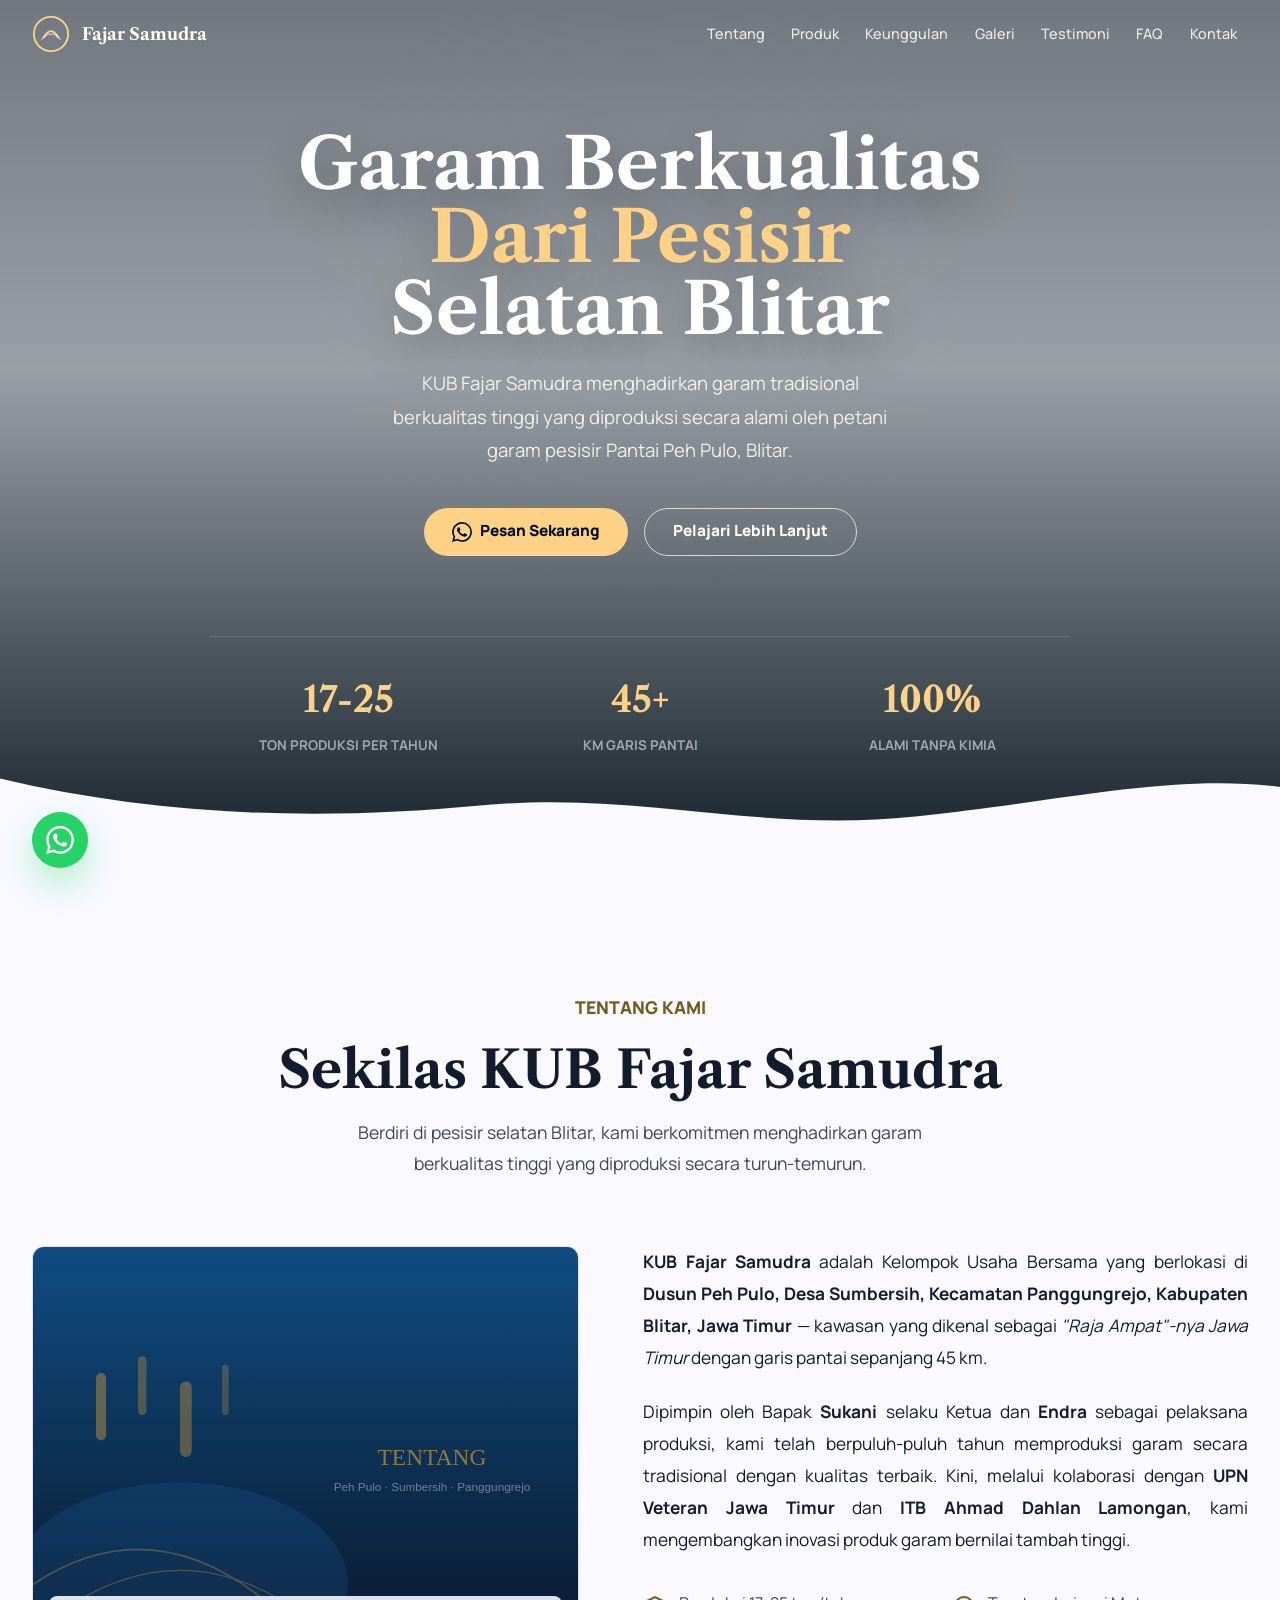
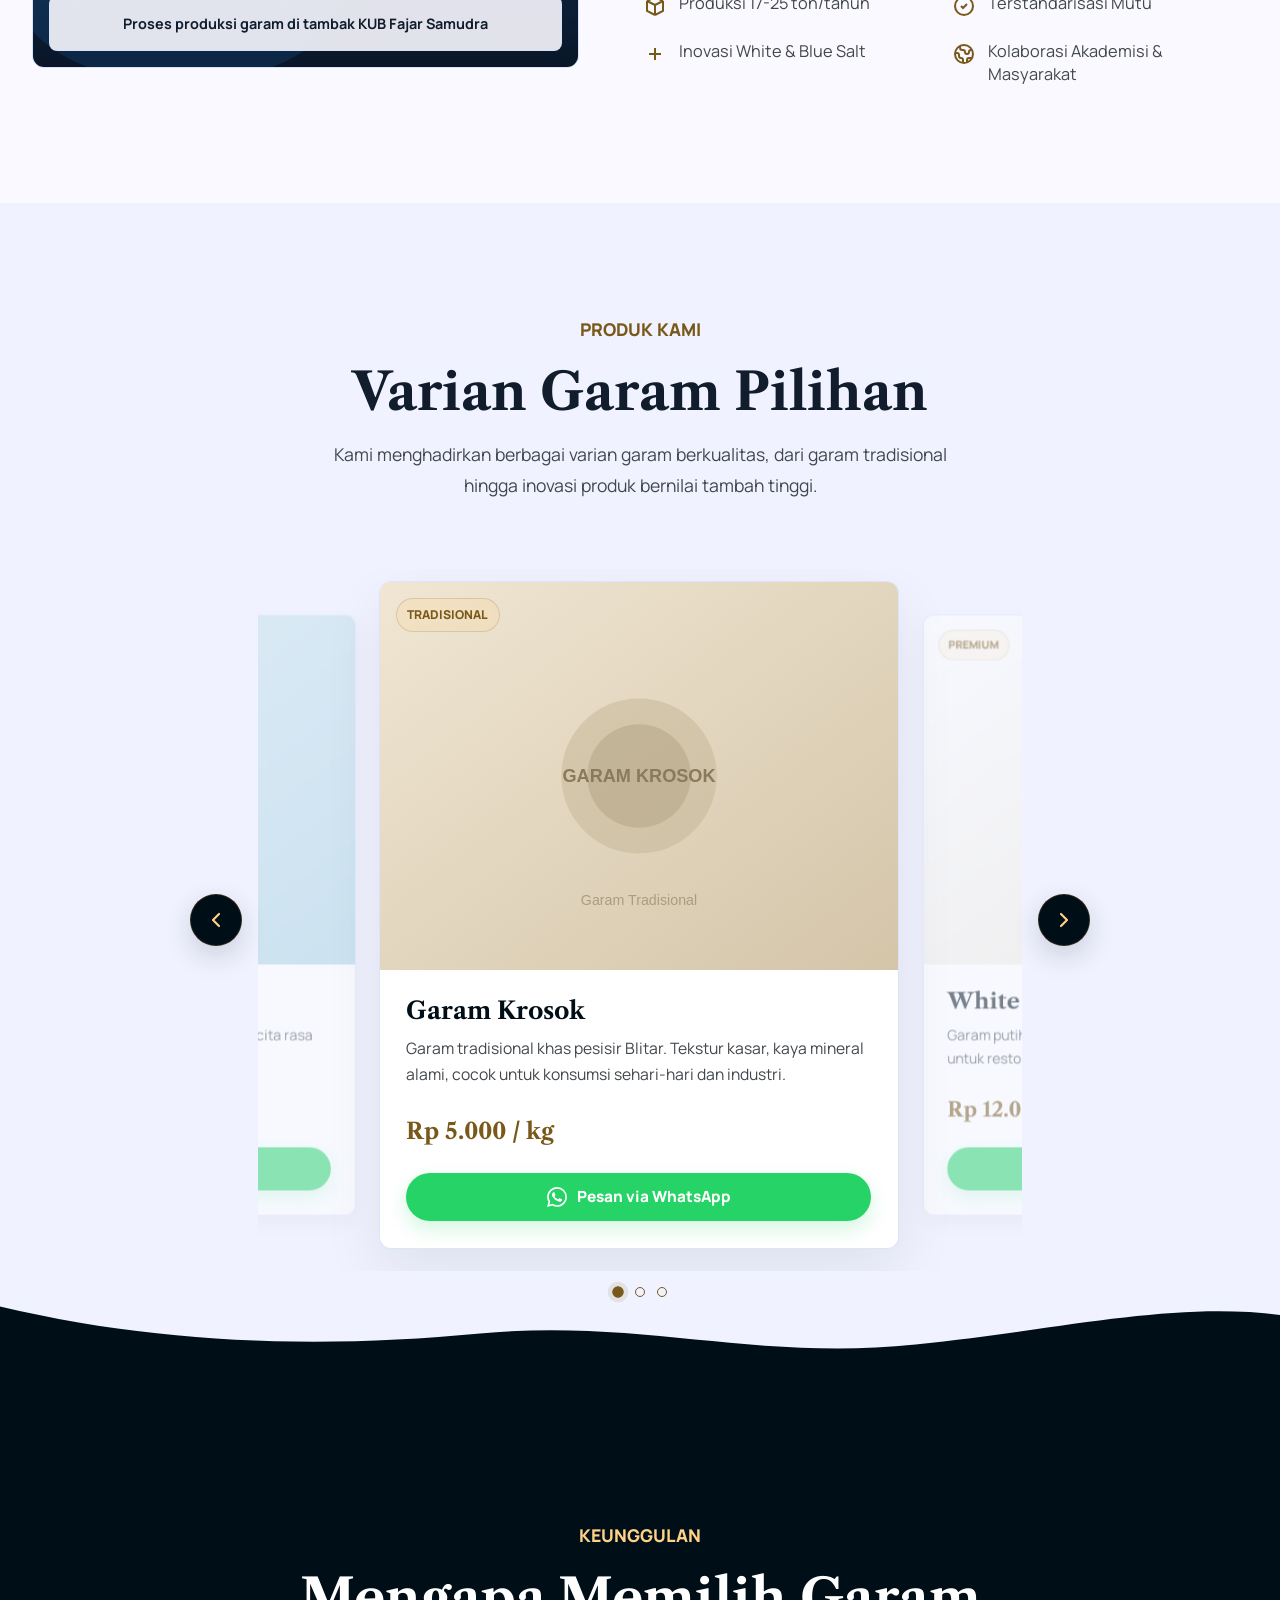
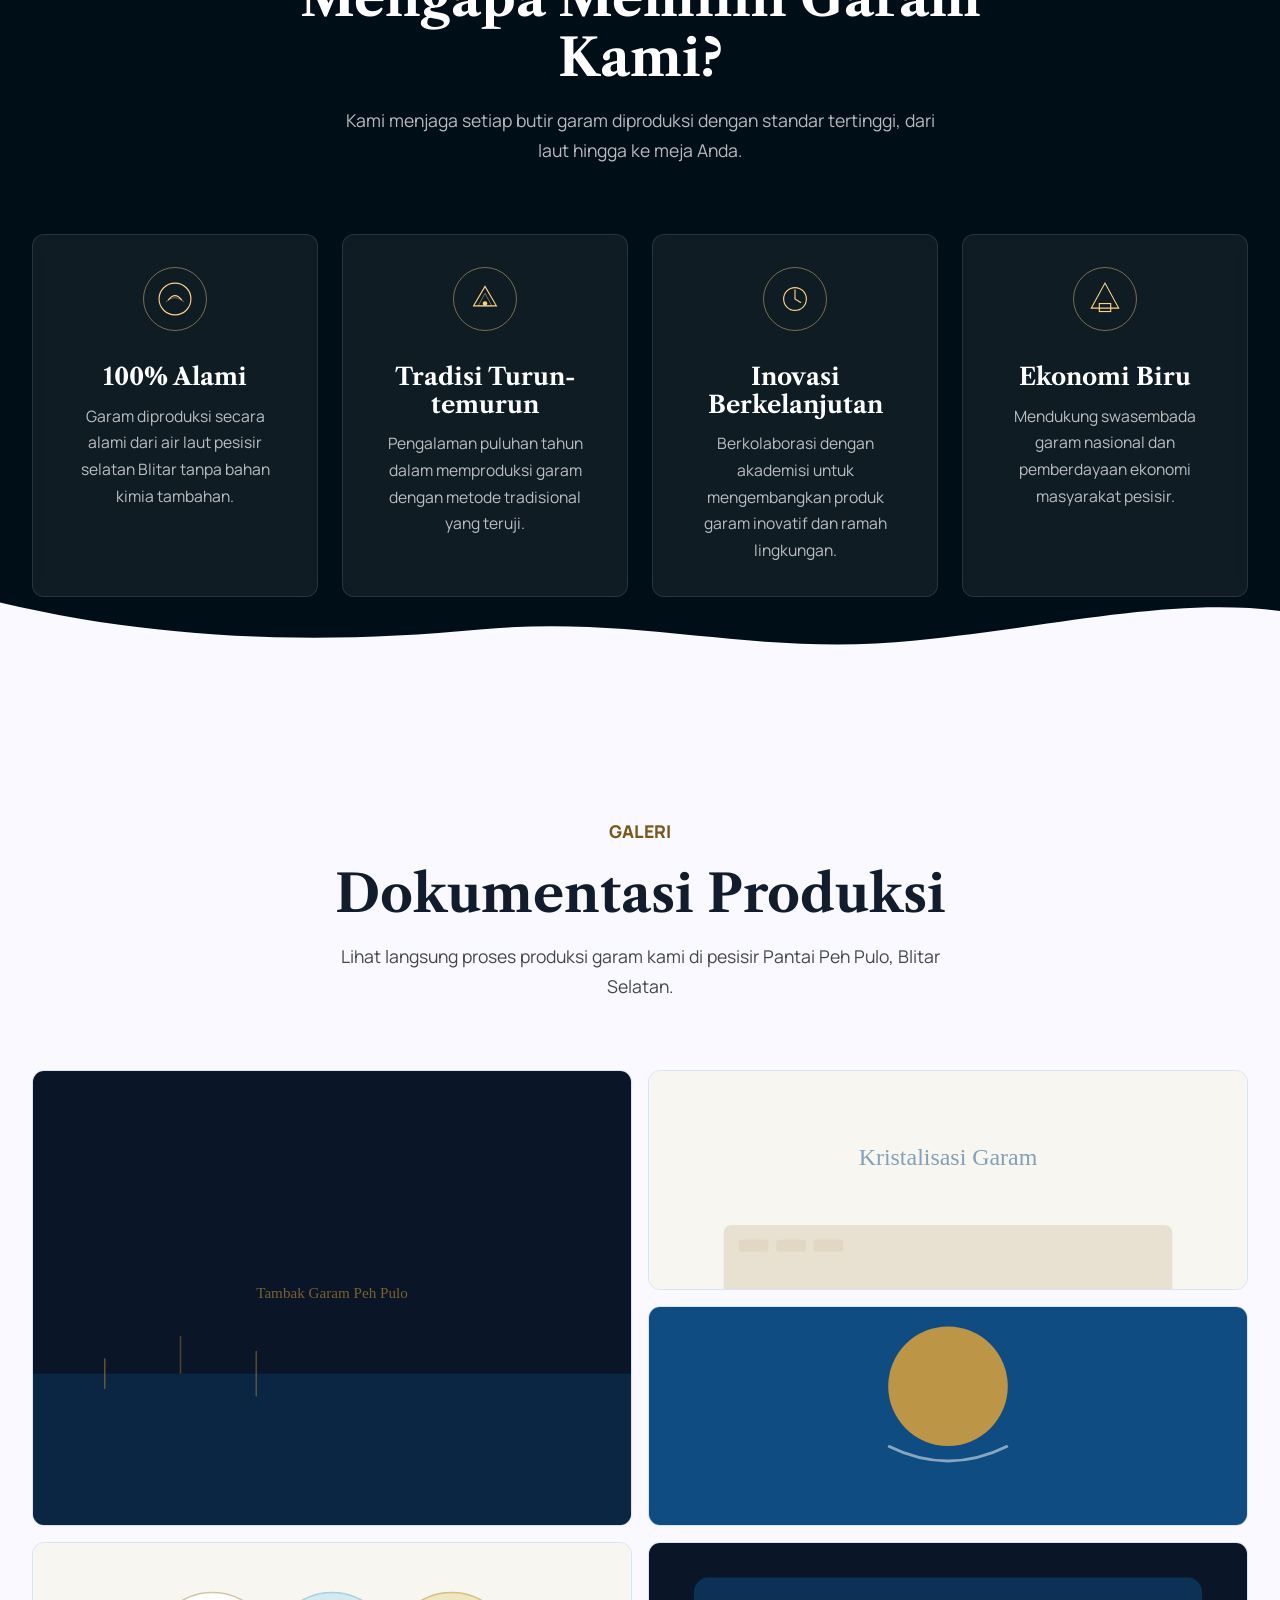
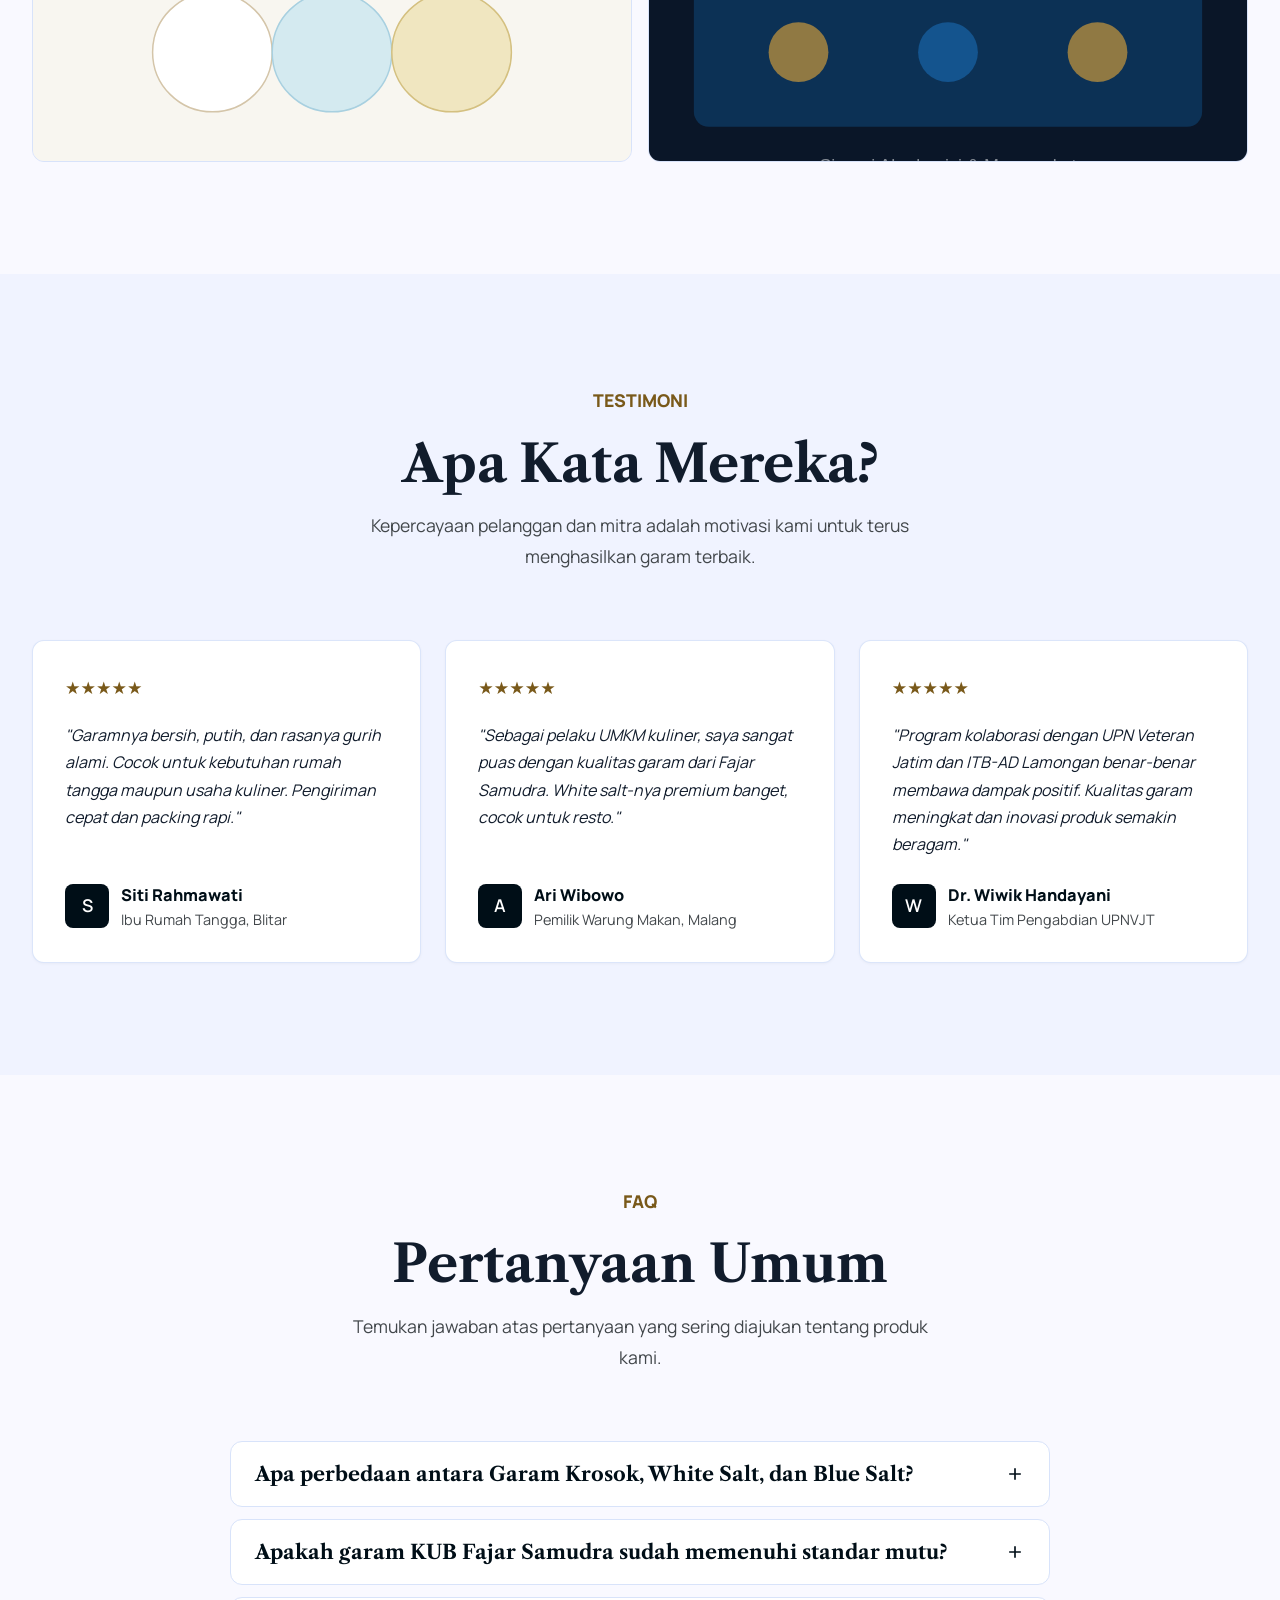
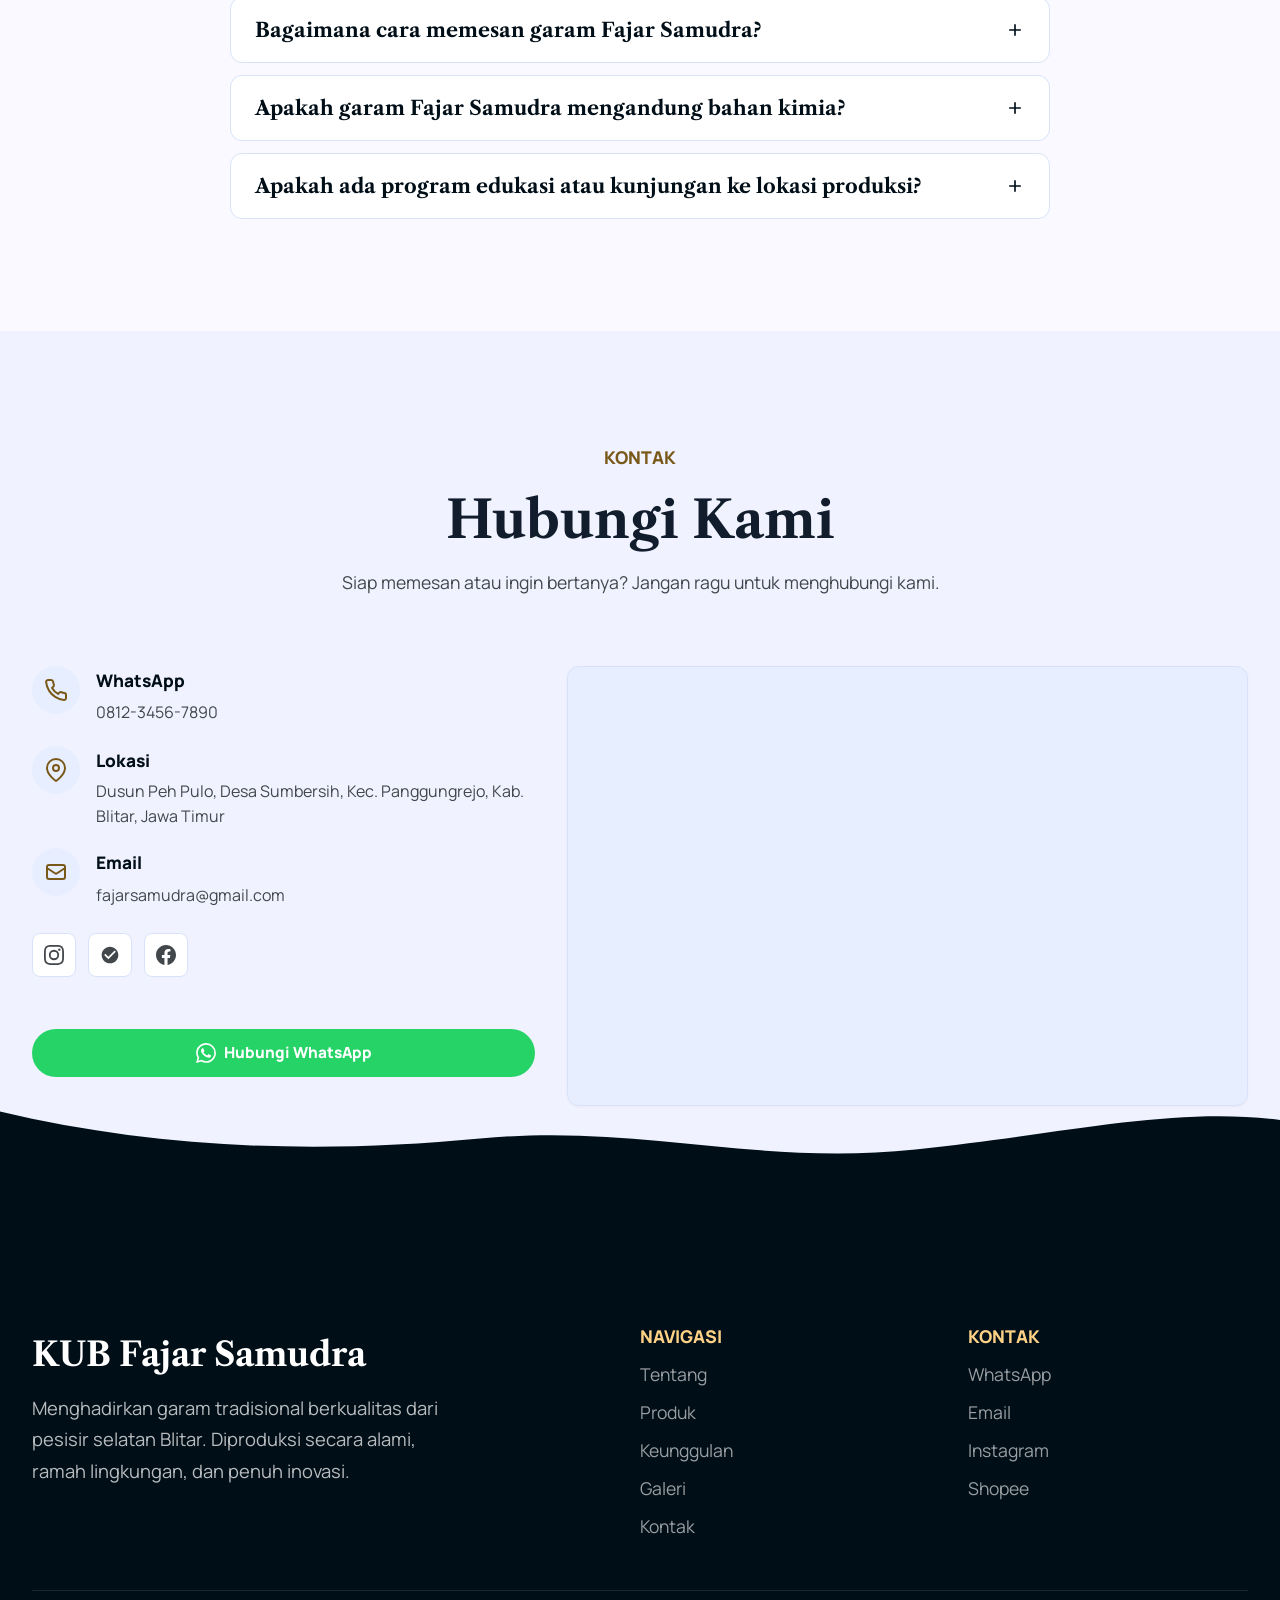
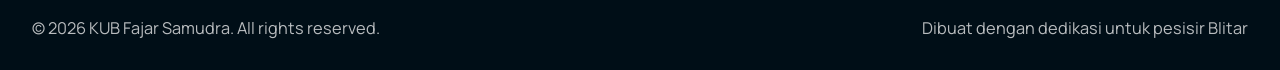
==== index.html @ e5d36719 "fix catalog and justify paragraphs" ====
<!DOCTYPE html>
<html lang="id">
<head>
  <meta charset="UTF-8">
  <meta name="viewport" content="width=device-width, initial-scale=1.0">
  <title>KUB Fajar Samudra | Garam Berkualitas dari Pesisir Selatan Blitar</title>
  <meta name="description" content="KUB Fajar Samudra – Produsen garam tradisional berkualitas dari Dusun Peh Pulo, Blitar. Menghasilkan Garam Krosok, White Salt, dan Blue Salt.">
  <meta property="og:title" content="KUB Fajar Samudra – Garam Berkualitas dari Pesisir Selatan Blitar">
  <meta property="og:description" content="Produsen garam tradisional berkualitas dari Dusun Peh Pulo, Blitar. Garam Krosok, White Salt, dan Blue Salt.">
  <meta property="og:image" content="https://fajarsamudra.github.io/assets/images/og-image.svg">
  <meta property="og:type" content="website">
  <meta property="og:locale" content="id_ID">
  <link rel="canonical" href="https://fajarsamudra.github.io/">
  <link rel="icon" type="image/svg+xml" href="/favicon.svg">
  <link rel="icon" type="image/x-icon" href="/favicon.ico">
  <link rel="apple-touch-icon" href="/apple-touch-icon.png">
  <link rel="manifest" href="/site.webmanifest">
  <link rel="preconnect" href="https://fonts.googleapis.com">
  <link rel="preconnect" href="https://fonts.gstatic.com" crossorigin>
  <link href="https://fonts.googleapis.com/css2?family=Libre+Caslon+Text:wght@400;700&family=Manrope:wght@400;500;600;700;800&display=swap" rel="stylesheet">
  <link rel="preload" as="image" href="assets/images/hero.svg">
  <link rel="stylesheet" href="assets/css/style.css?v=20260715-4">
</head>
<body>
  <a href="#main" class="skip-link">Langsung ke konten utama</a>

  <div id="header"></div>

  <main id="main">
    <div id="hero"></div>
    <div id="about"></div>
    <div id="products"></div>
    <div id="advantages"></div>
    <div id="gallery"></div>
    <div id="testimonials"></div>
    <div id="faq"></div>
    <div id="contact"></div>
  </main>

  <div id="footer"></div>

  <script defer src="assets/js/modules/loader.js?v=20260715-3"></script>
  <script defer src="assets/js/data/products.js?v=20260715-3"></script>
  <script defer src="assets/js/modules/products.js?v=20260715-3"></script>
  <script defer src="assets/js/modules/header.js?v=20260715-3"></script>
  <script defer src="assets/js/modules/faq.js?v=20260715-3"></script>
  <script defer src="assets/js/modules/animations.js?v=20260715-3"></script>
  <script defer src="assets/js/modules/navigation.js?v=20260715-3"></script>
  <script defer src="assets/js/modules/utils.js?v=20260715-3"></script>
  <script defer src="assets/js/main.js?v=20260715-3"></script>
</body>
</html>
---- assets/css/style.css ----
@import url('base.css?v=20260715-3');
@import url('layout.css?v=20260715-3');
@import url('components/buttons.css?v=20260715-3');
@import url('components/header.css?v=20260715-3');
@import url('components/hero.css?v=20260715-3');
@import url('components/about.css?v=20260715-4');
@import url('components/products.css?v=20260715-3');
@import url('components/advantages.css?v=20260715-3');
@import url('components/gallery.css?v=20260715-3');
@import url('components/testimonials.css?v=20260715-3');
@import url('components/faq.css?v=20260715-3');
@import url('components/contact.css?v=20260715-3');
@import url('components/footer.css?v=20260715-3');
@import url('utilities.css?v=20260715-3');
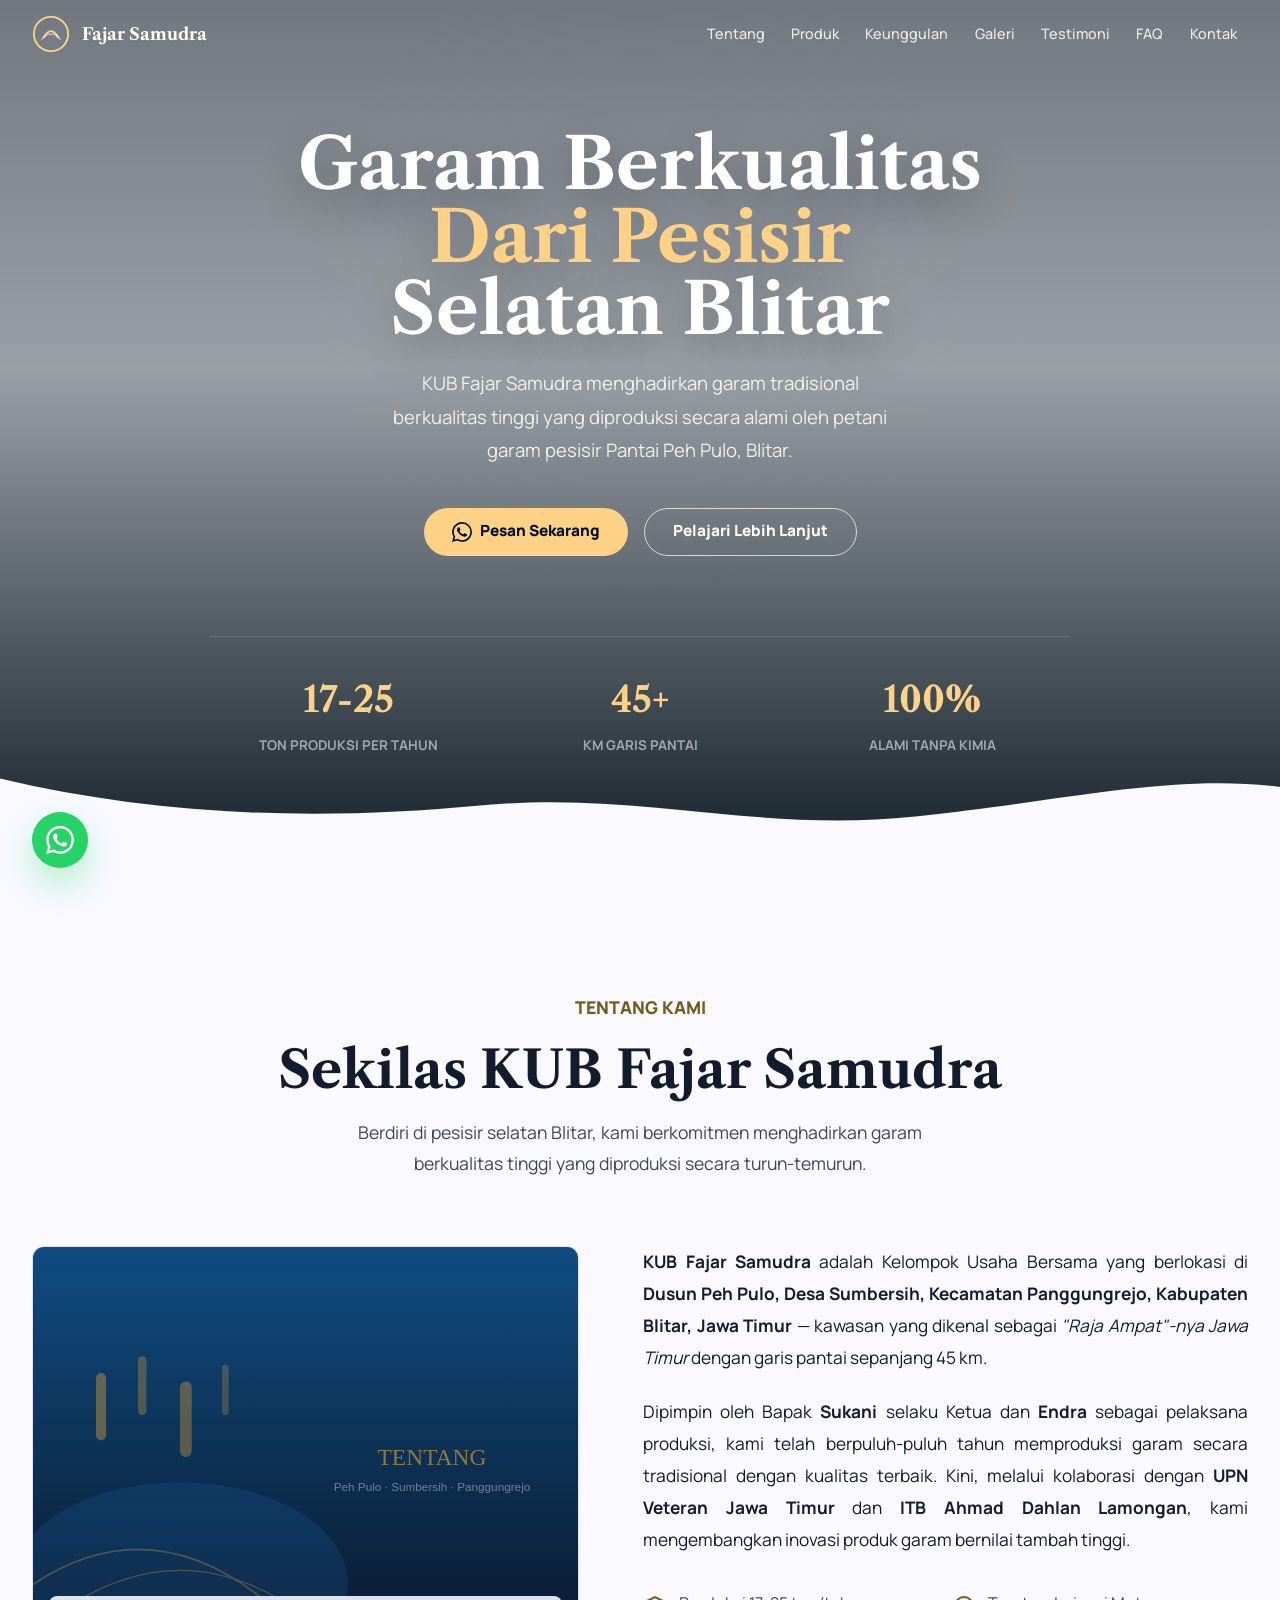
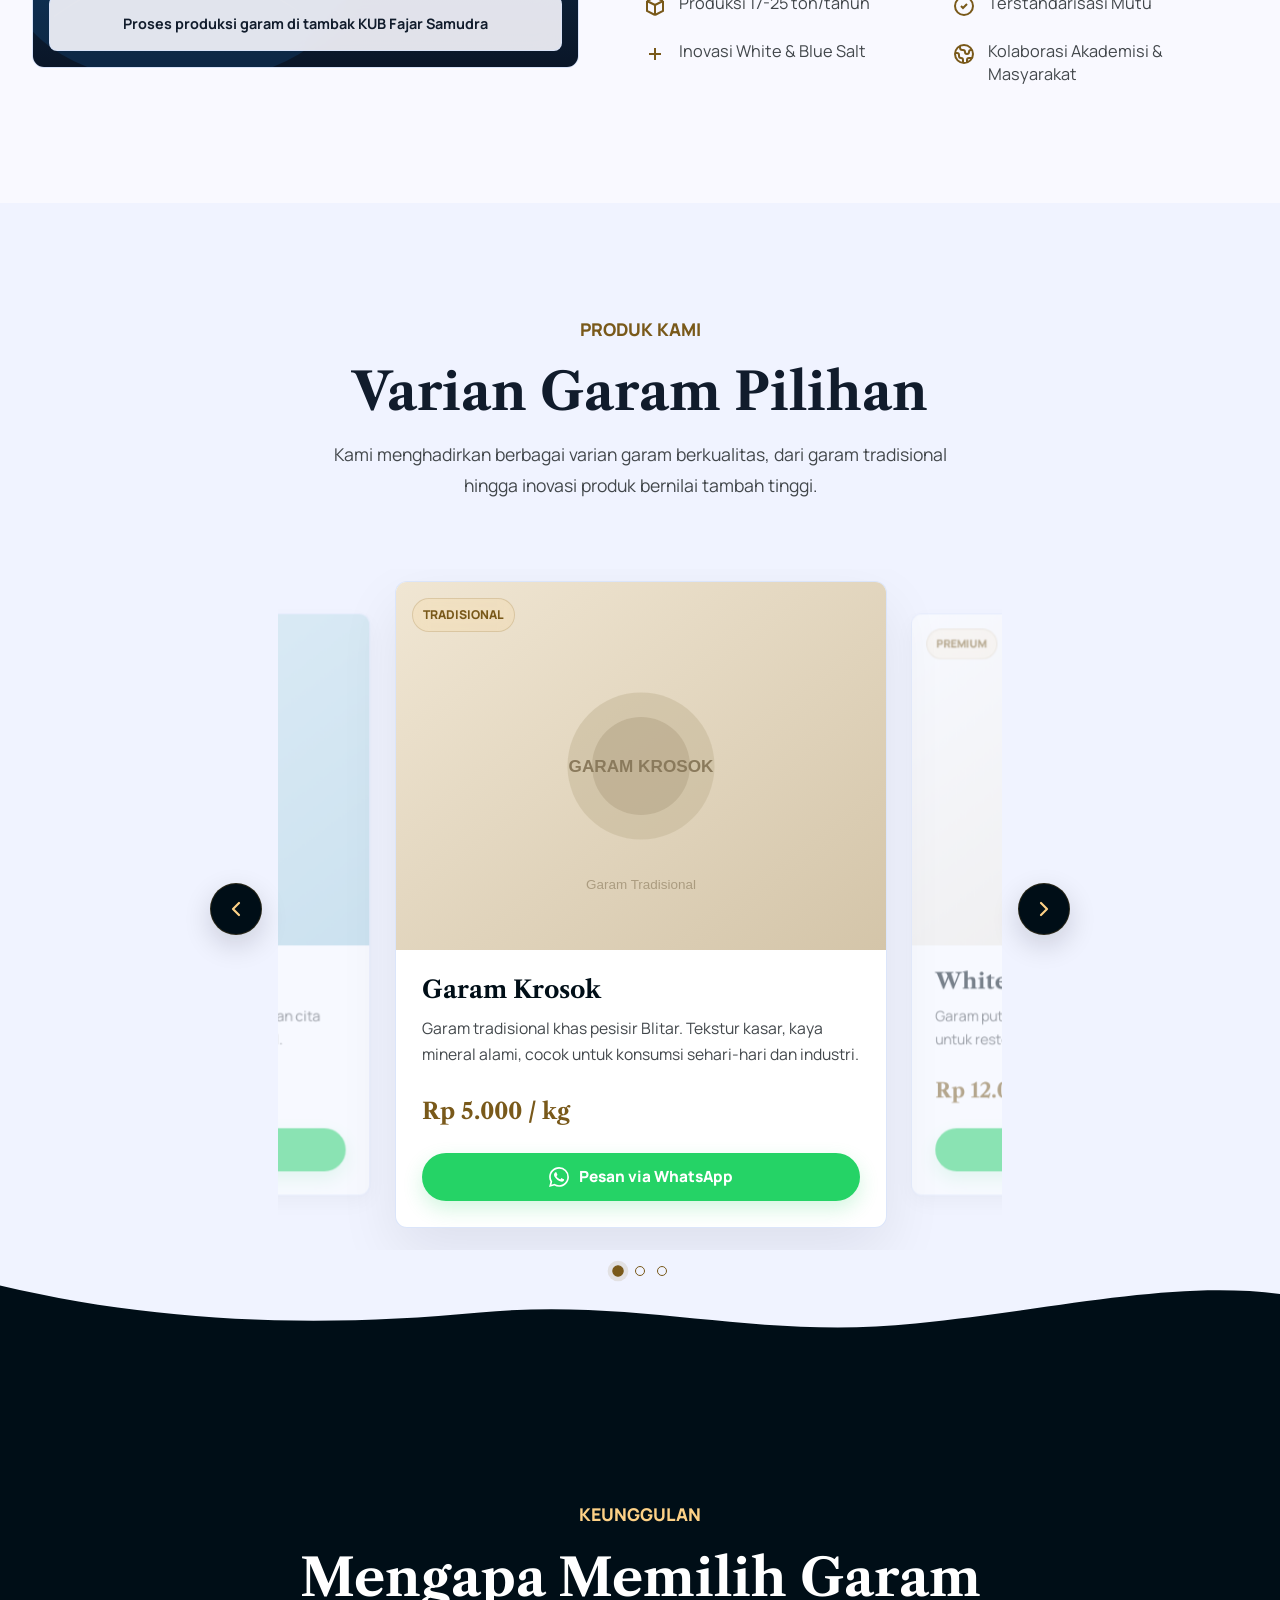
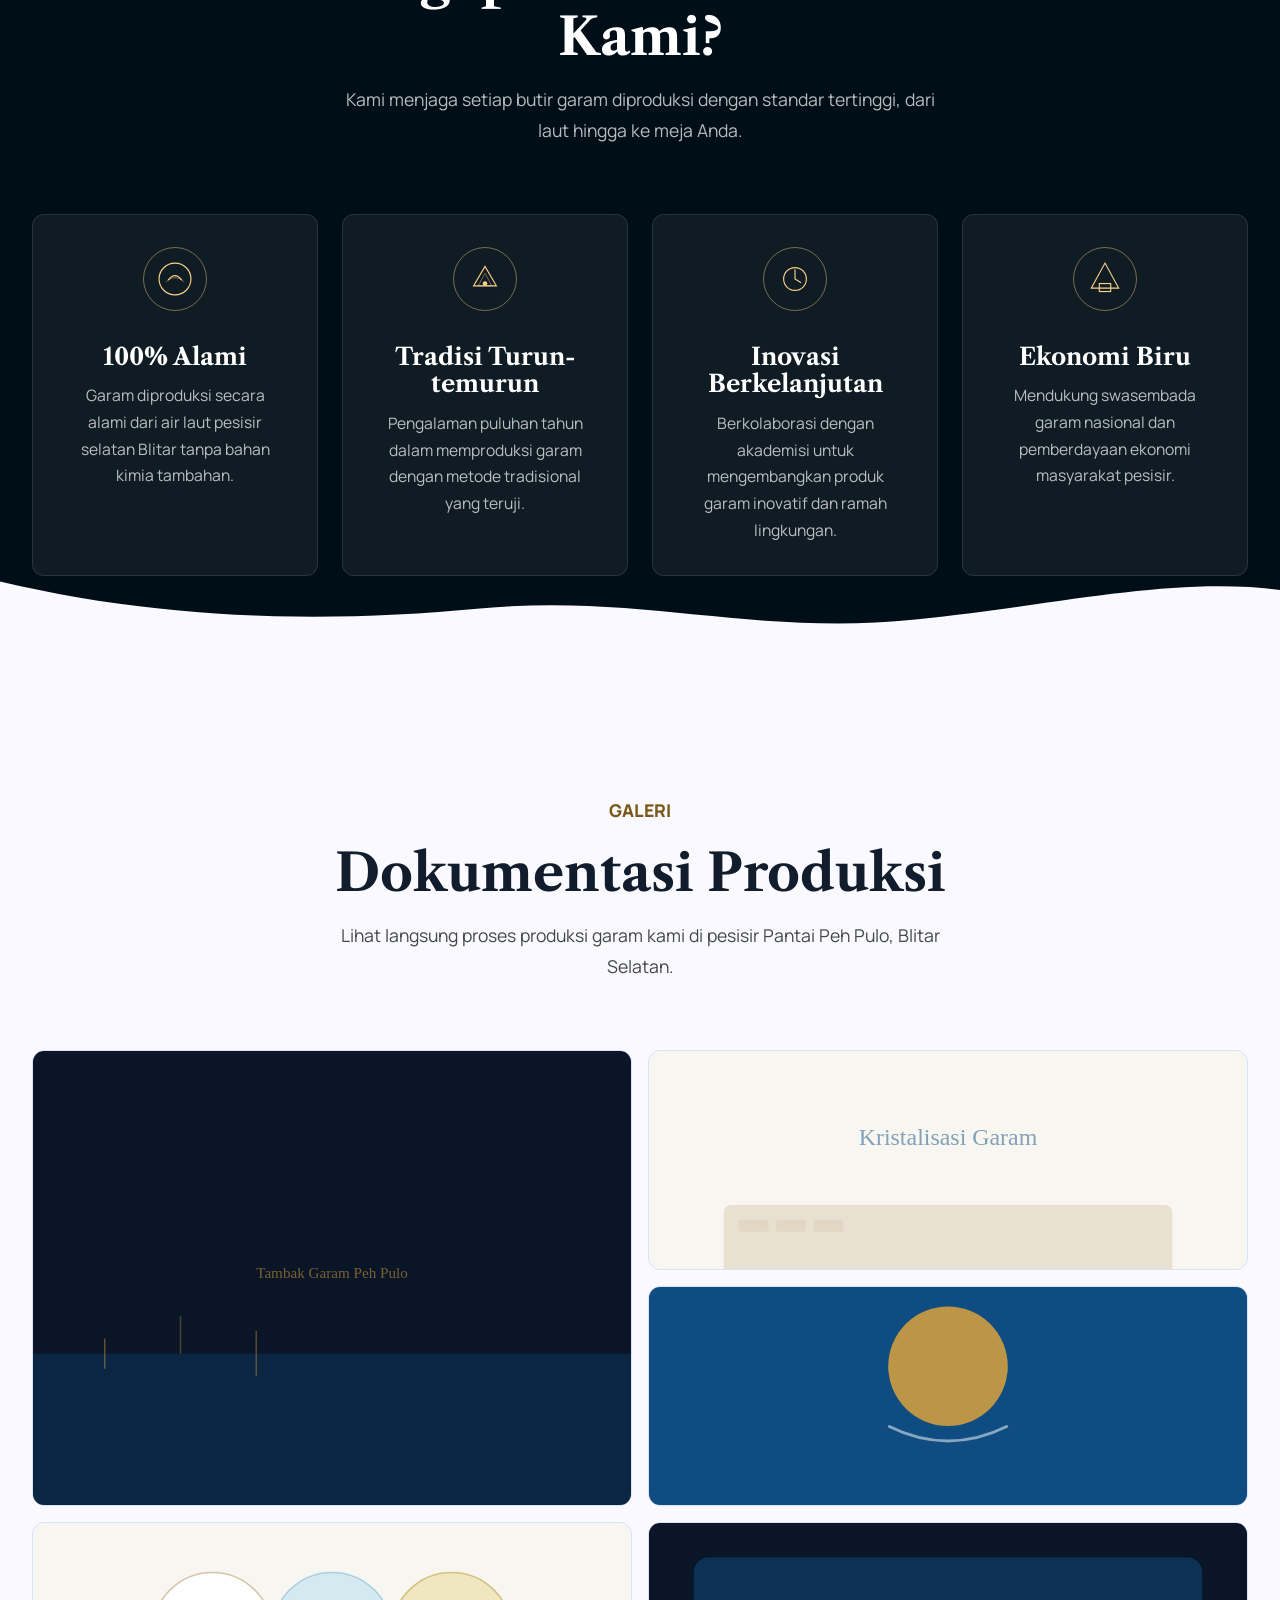
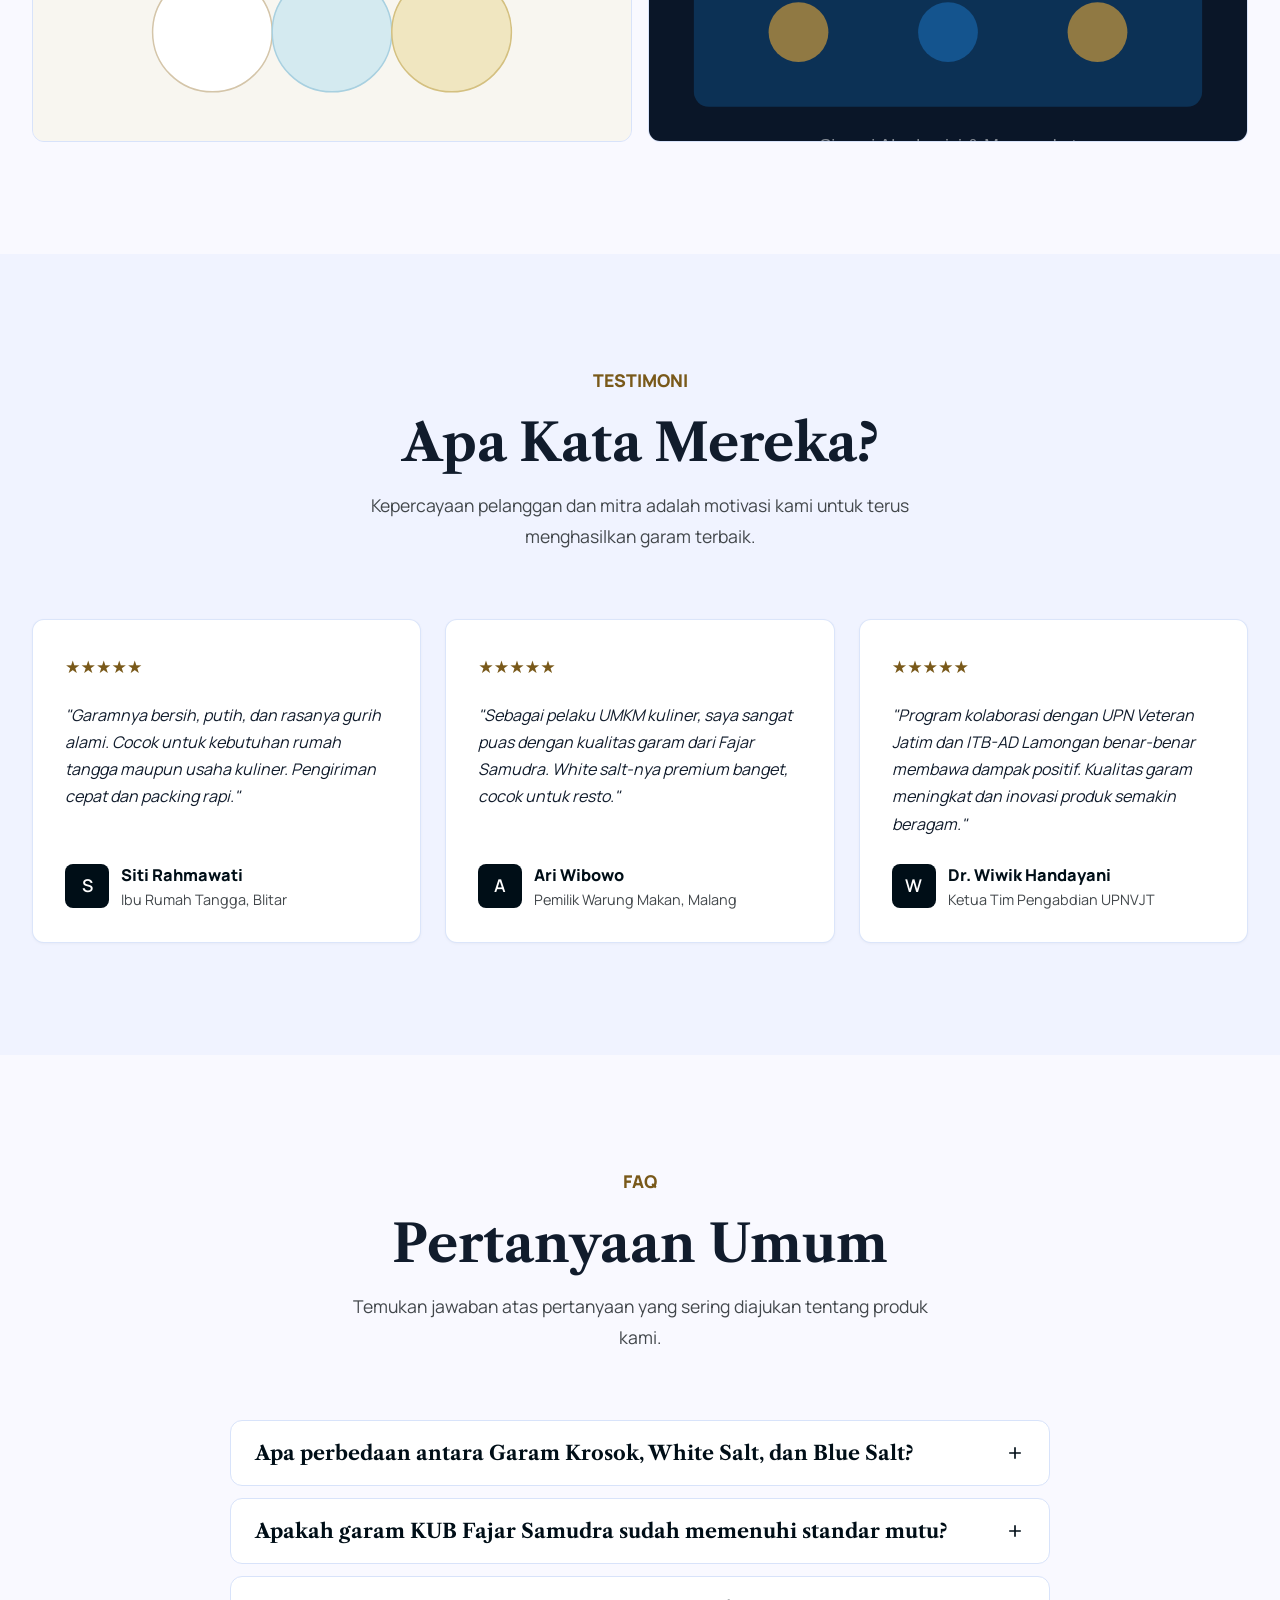
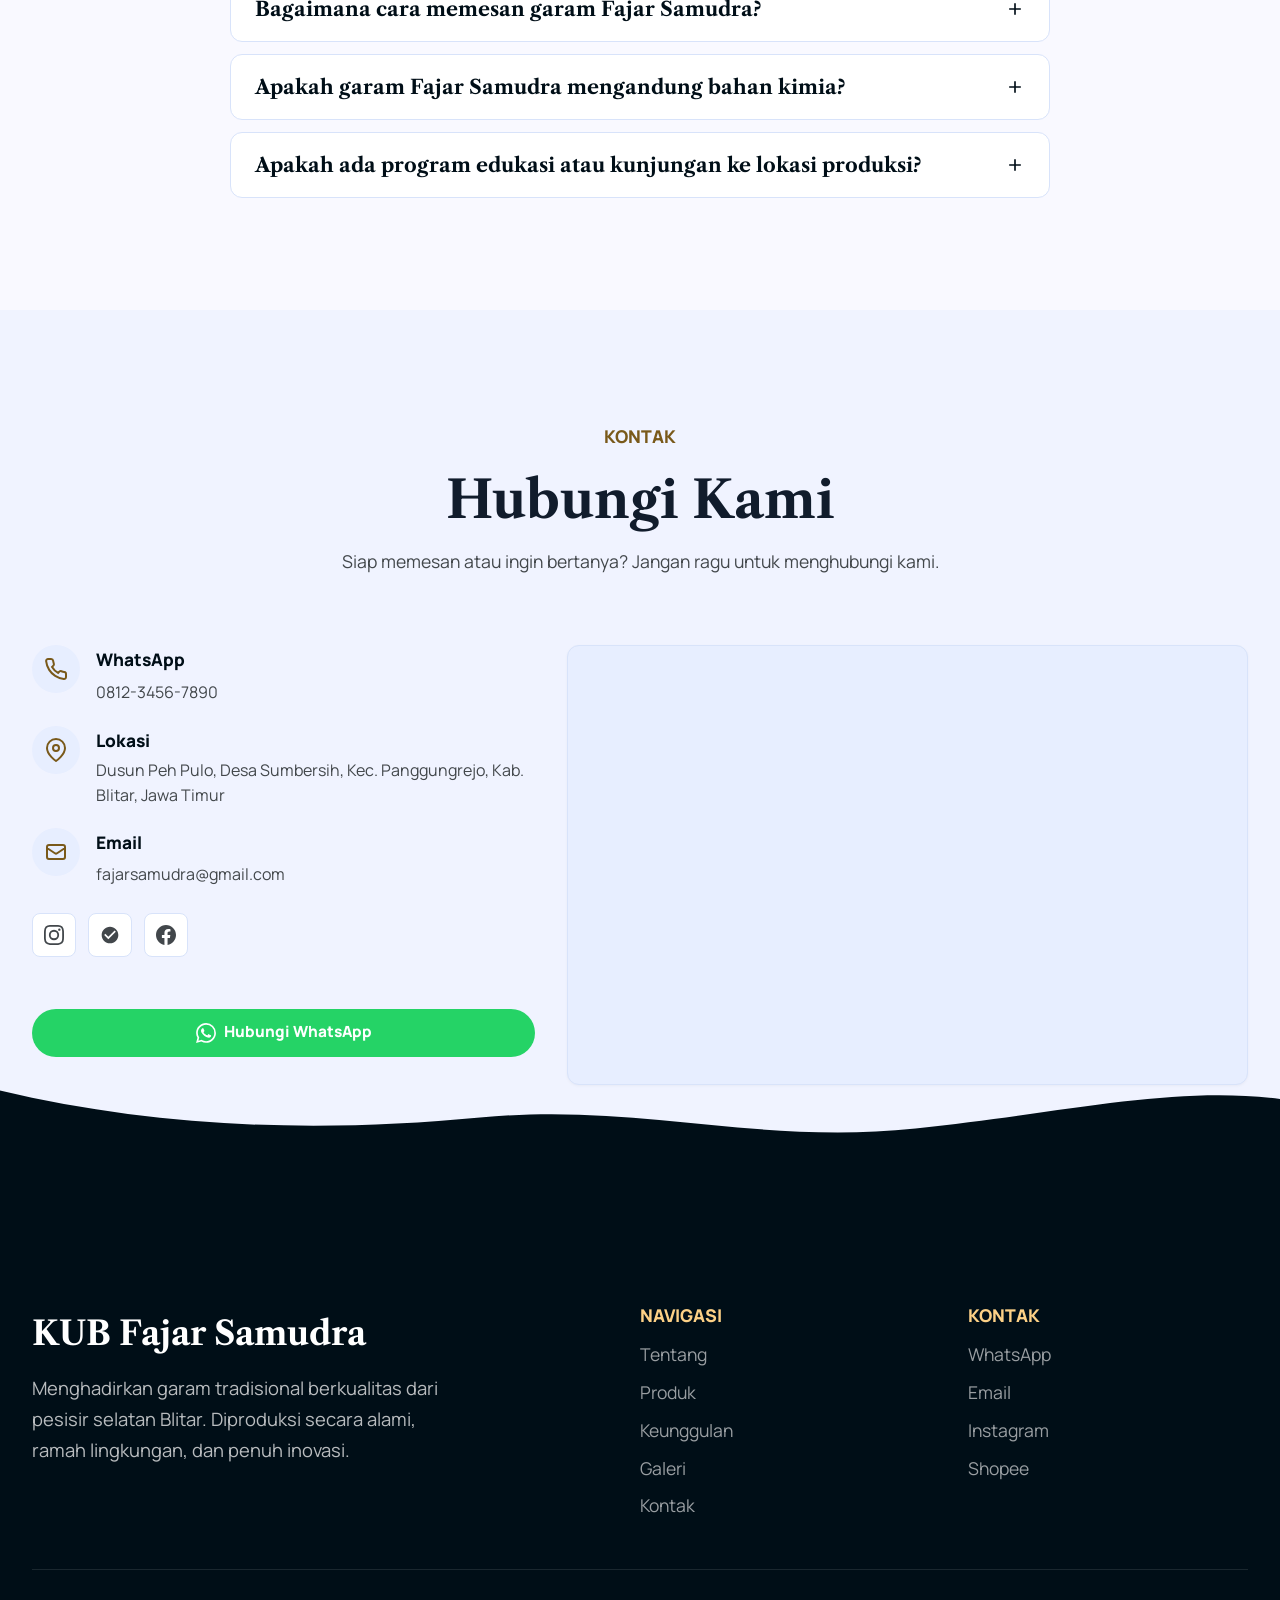
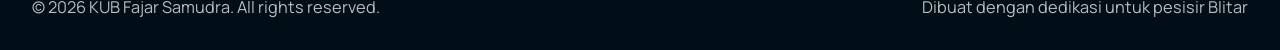
==== commit 71c7d3ca: "fix catalog and justify paragraphs" ====
--- a/index.html
+++ b/index.html
@@ -19,7 +19,7 @@
   <link rel="preconnect" href="https://fonts.gstatic.com" crossorigin>
   <link href="https://fonts.googleapis.com/css2?family=Libre+Caslon+Text:wght@400;700&family=Manrope:wght@400;500;600;700;800&display=swap" rel="stylesheet">
   <link rel="preload" as="image" href="assets/images/hero.svg">
-  <link rel="stylesheet" href="assets/css/style.css?v=20260715-4">
+  <link rel="stylesheet" href="assets/css/style.css?v=20260715-5">
 </head>
 <body>
   <a href="#main" class="skip-link">Langsung ke konten utama</a>
--- a/assets/css/style.css
+++ b/assets/css/style.css
@@ -4,7 +4,7 @@
 @import url('components/header.css?v=20260715-3');
 @import url('components/hero.css?v=20260715-3');
 @import url('components/about.css?v=20260715-4');
-@import url('components/products.css?v=20260715-3');
+@import url('components/products.css?v=20260715-5');
 @import url('components/advantages.css?v=20260715-3');
 @import url('components/gallery.css?v=20260715-3');
 @import url('components/testimonials.css?v=20260715-3');
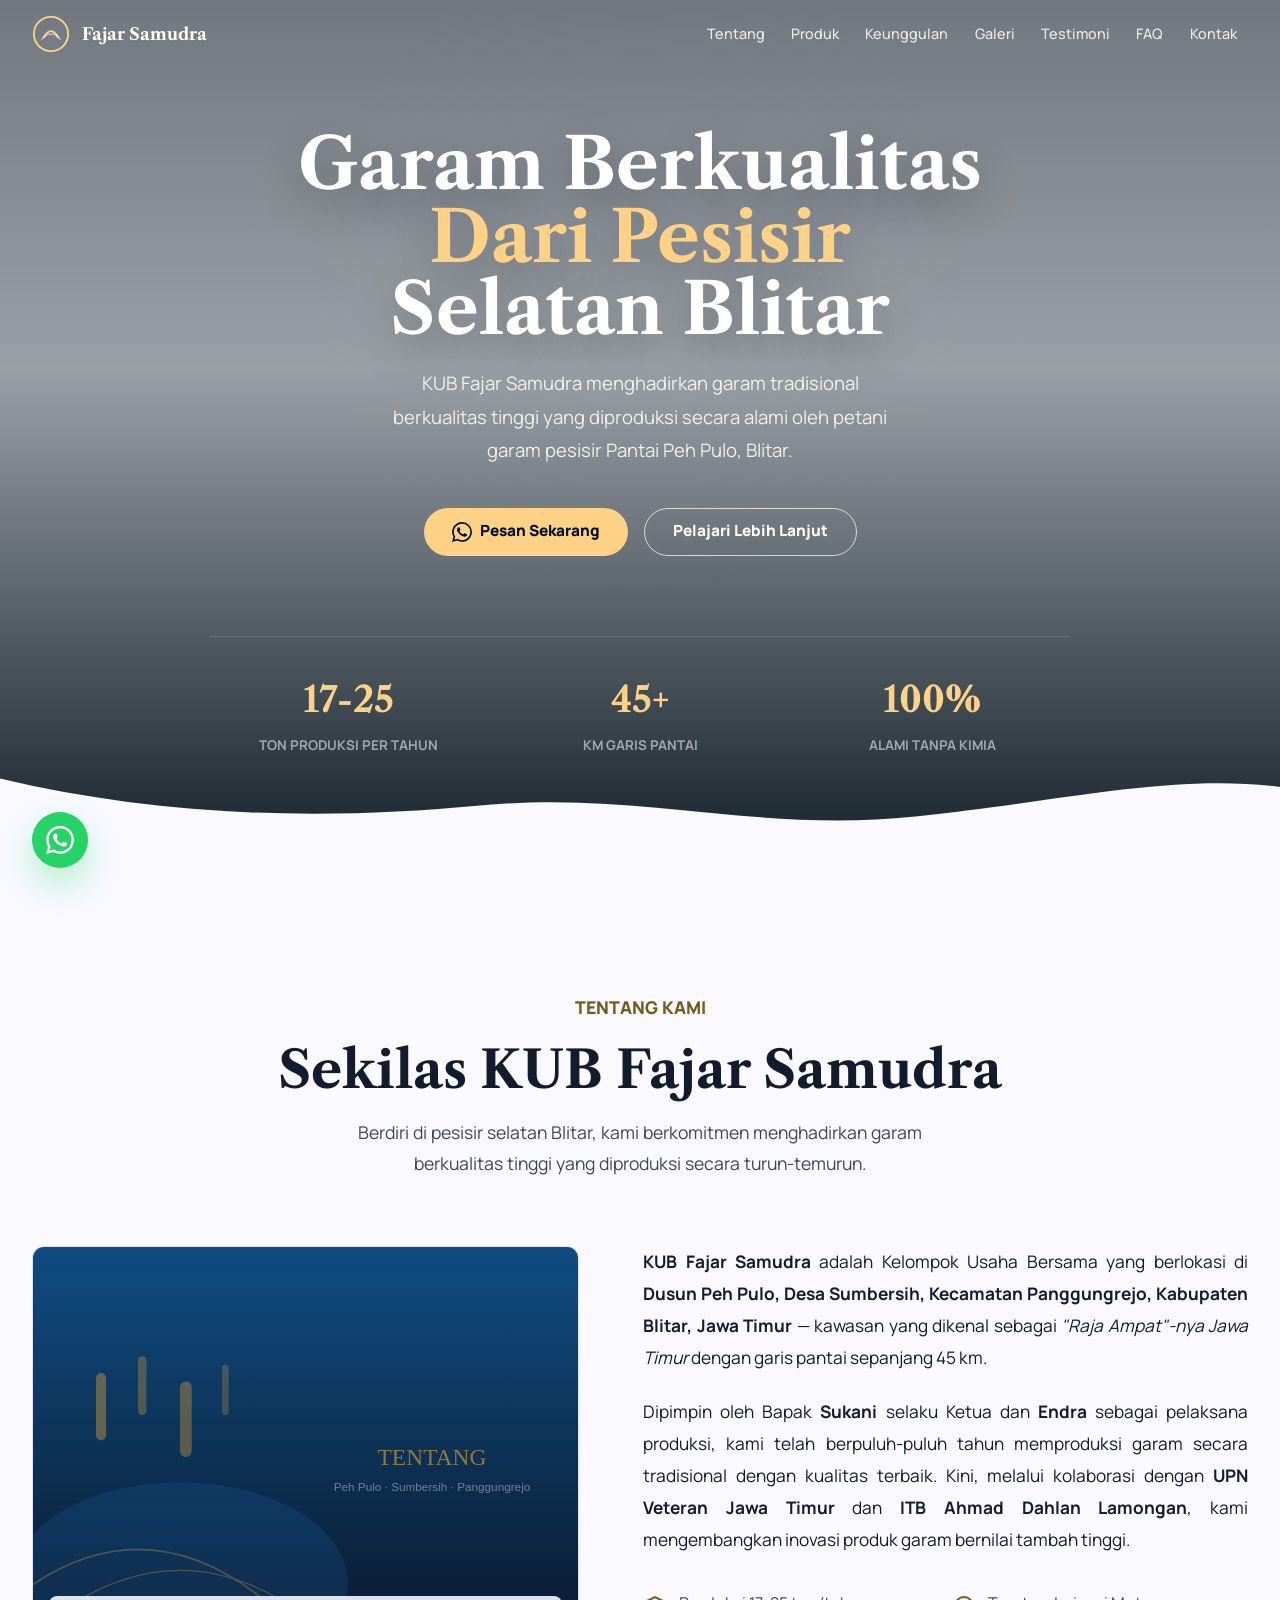
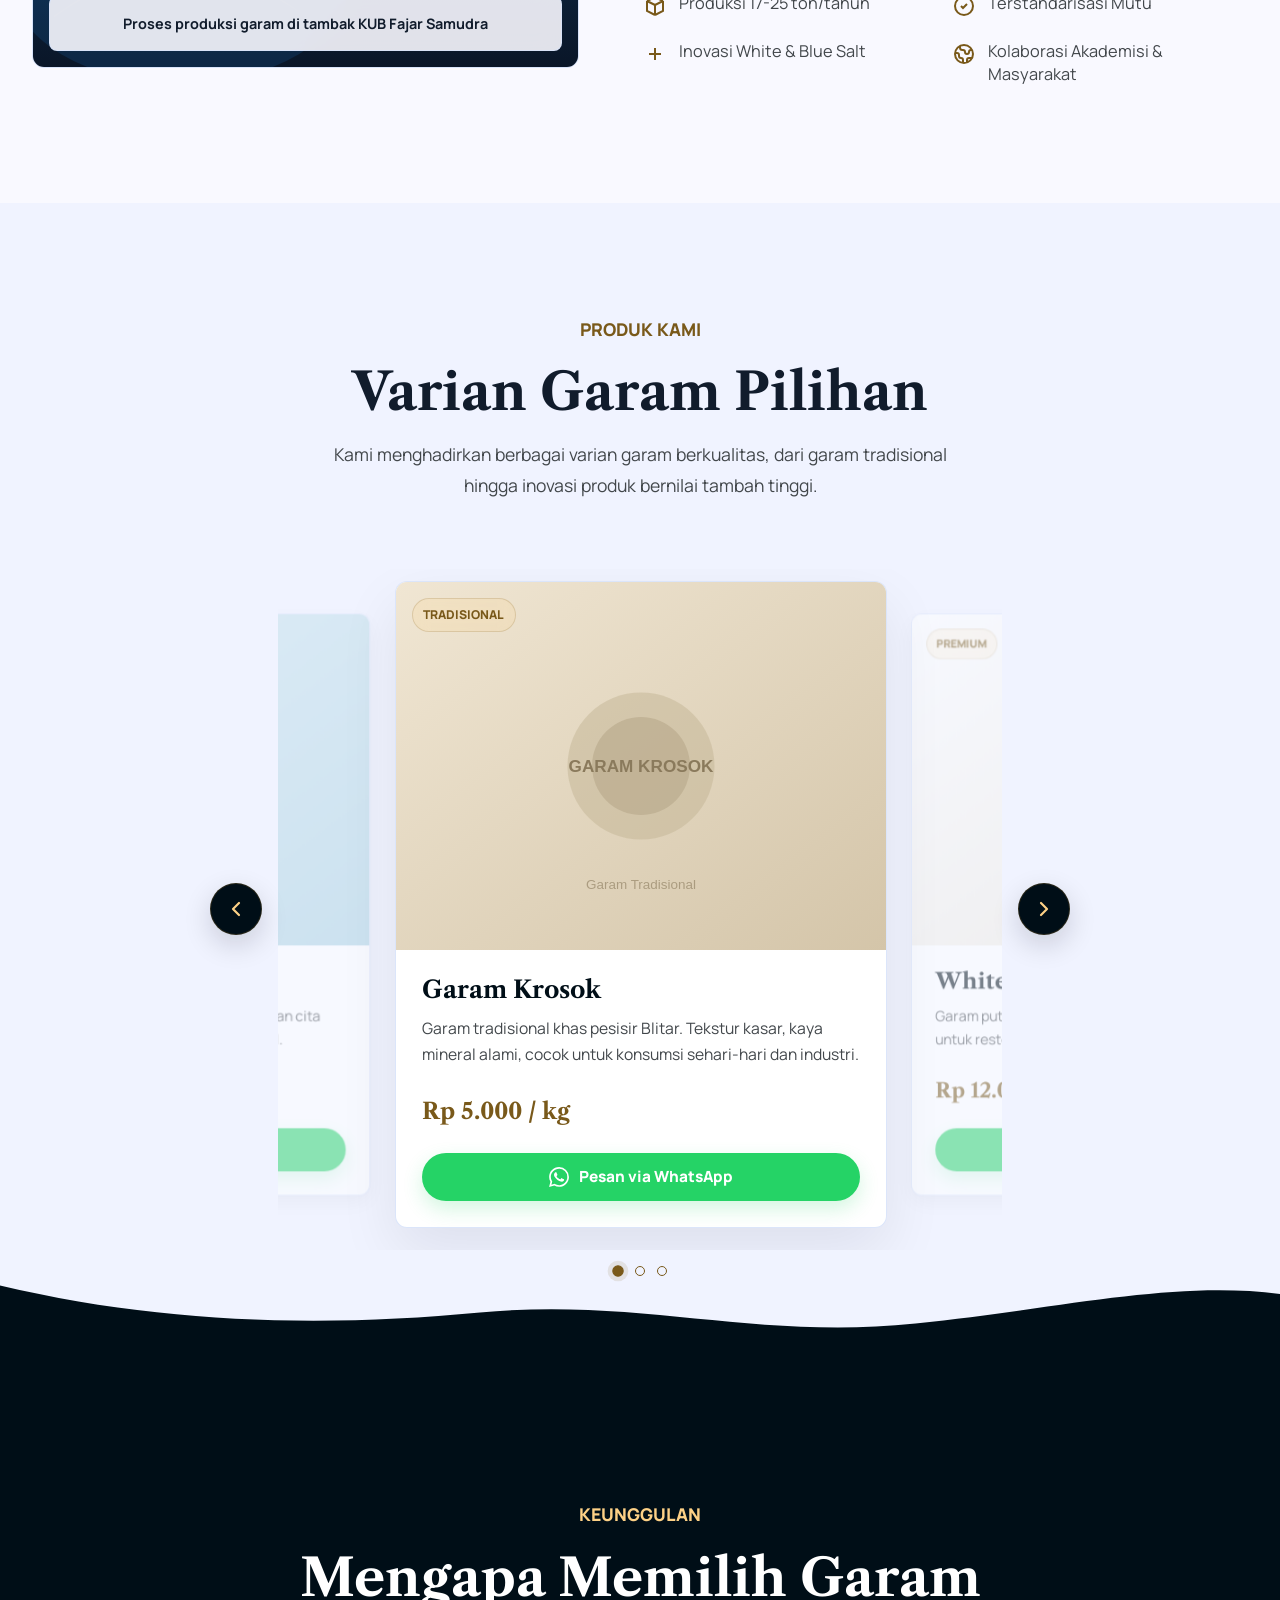
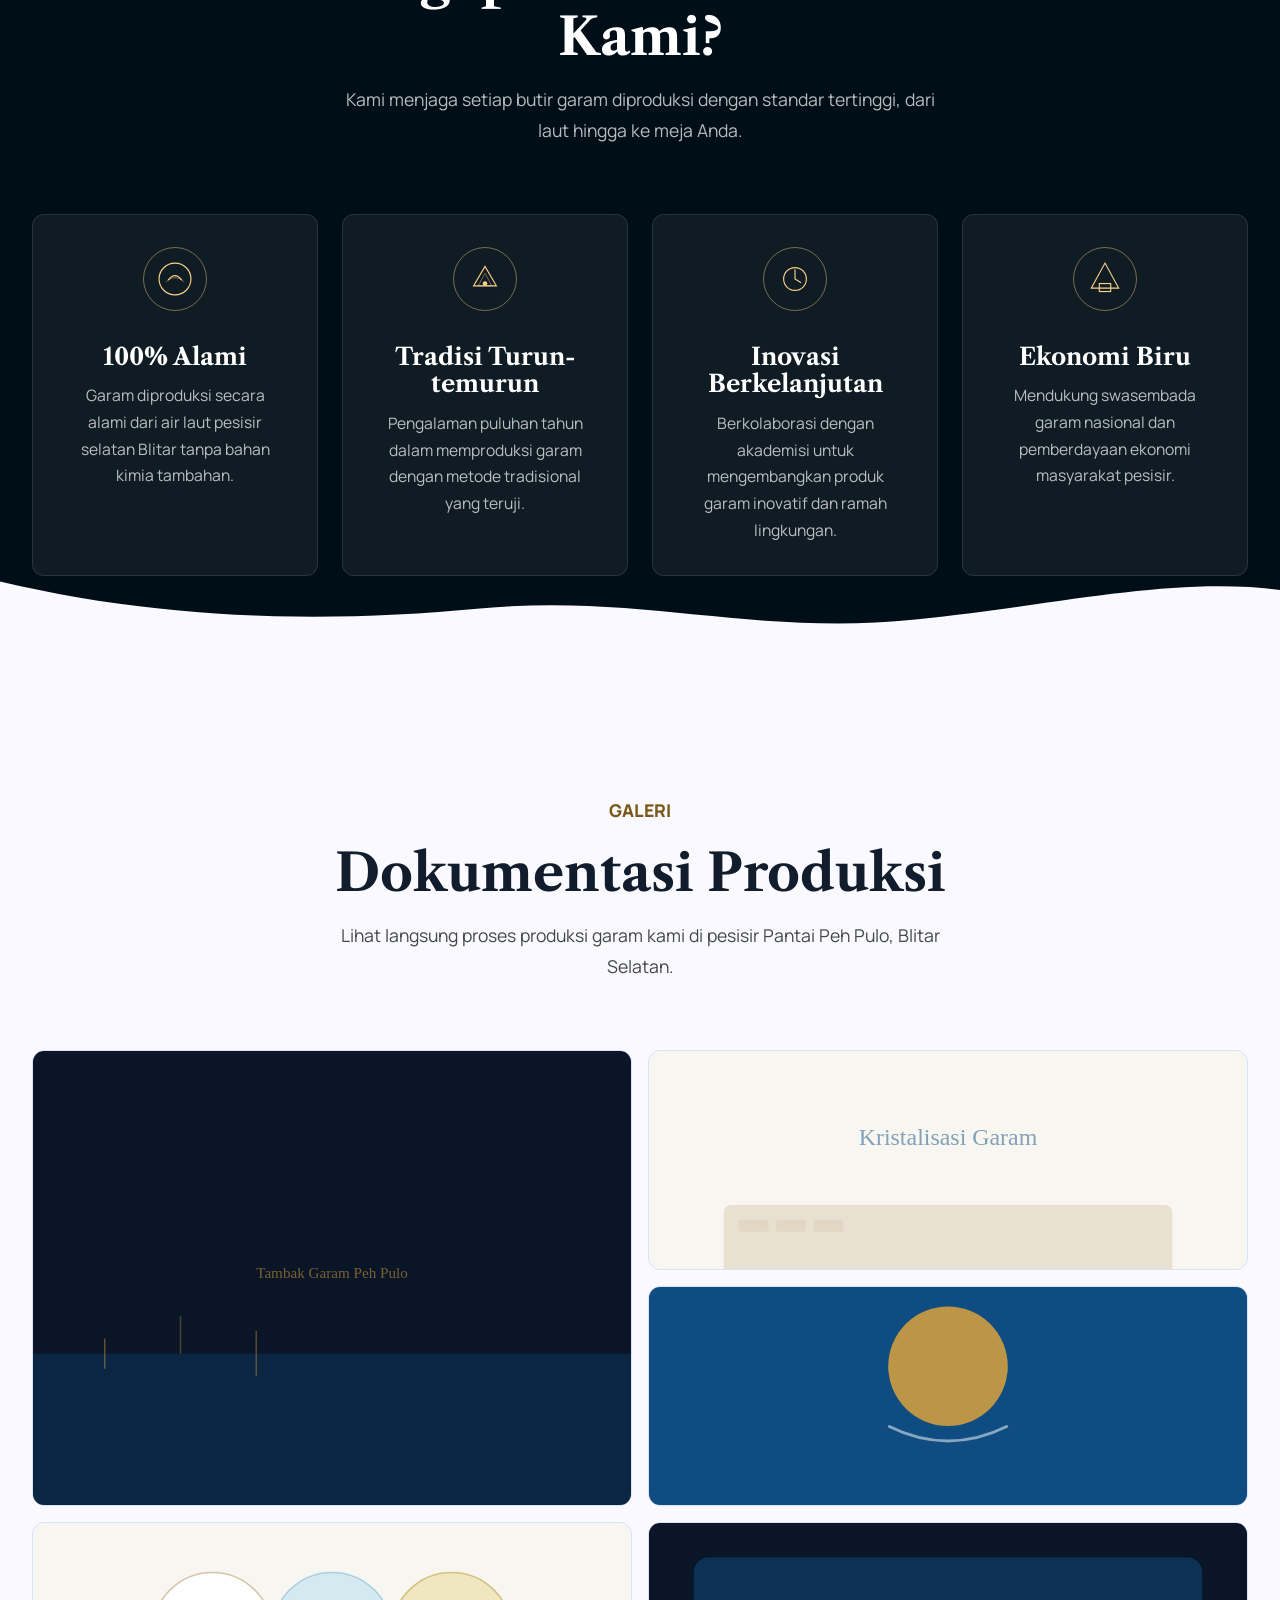
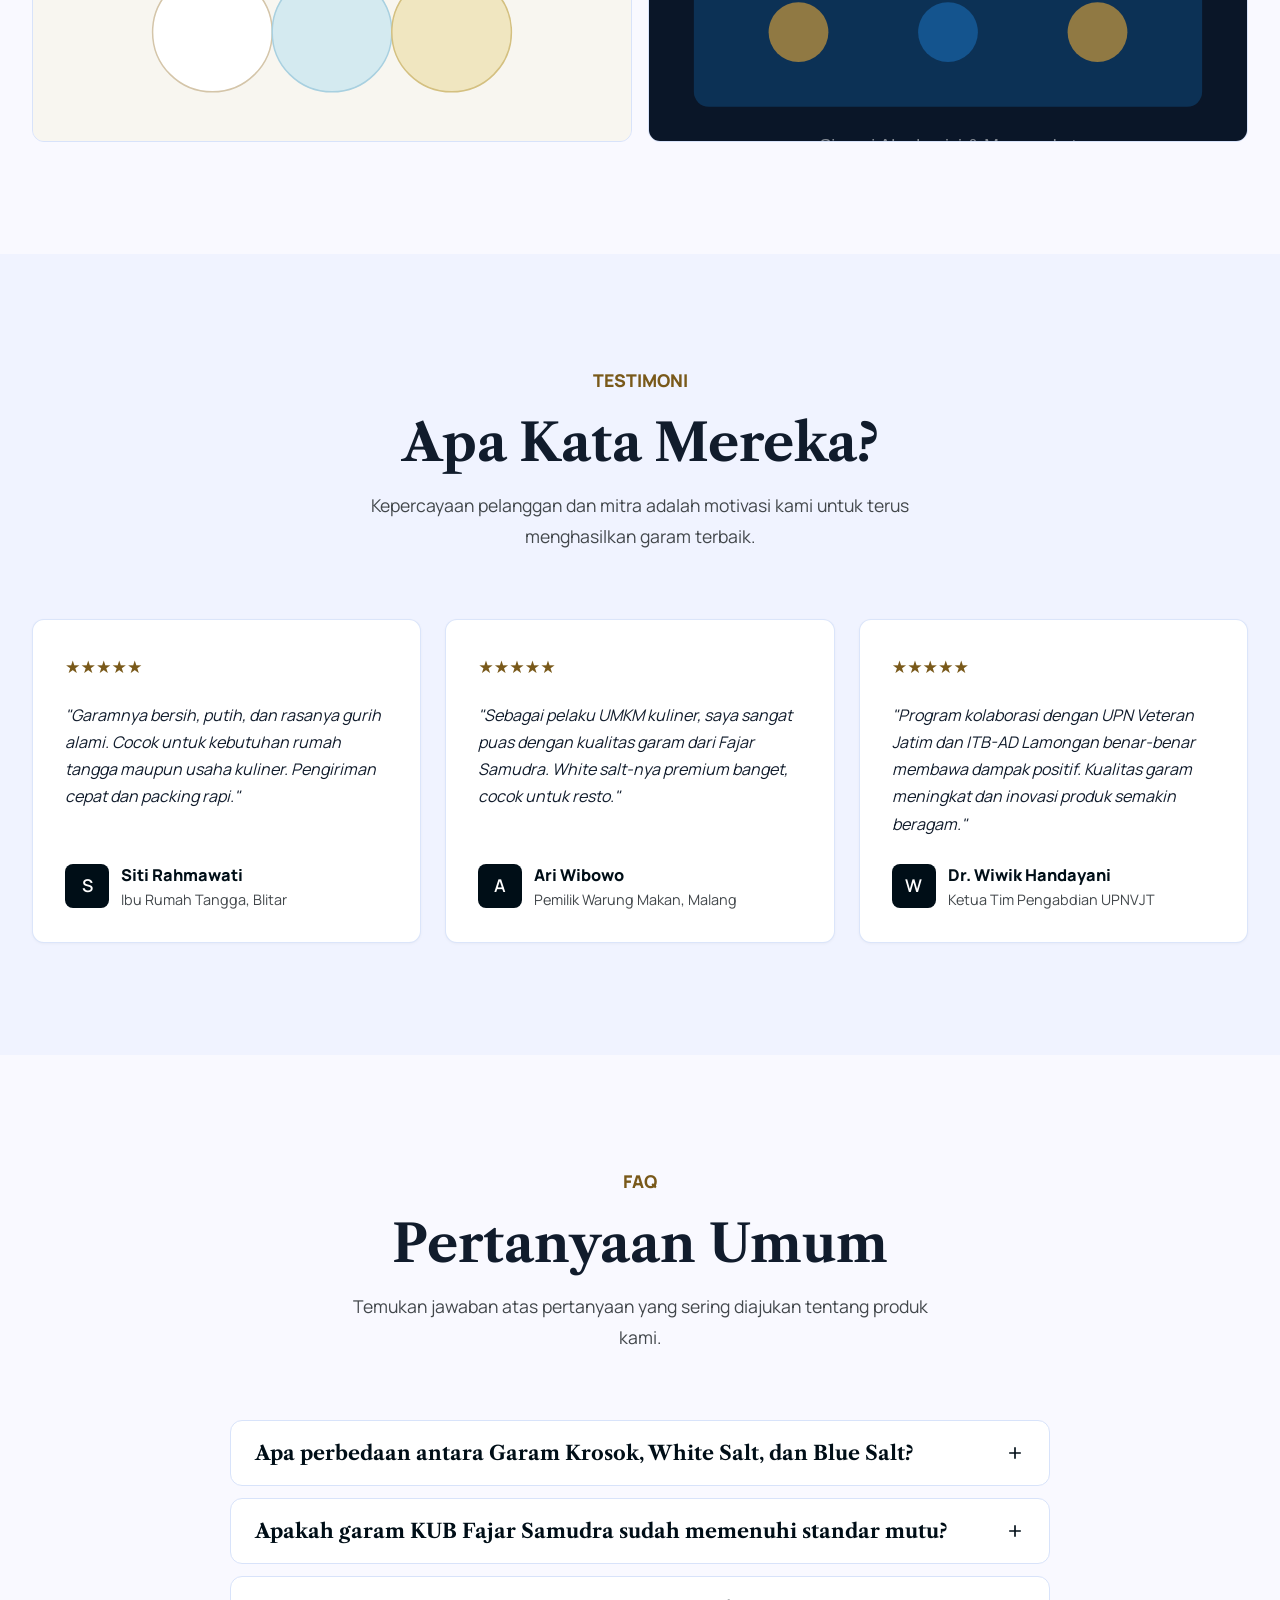
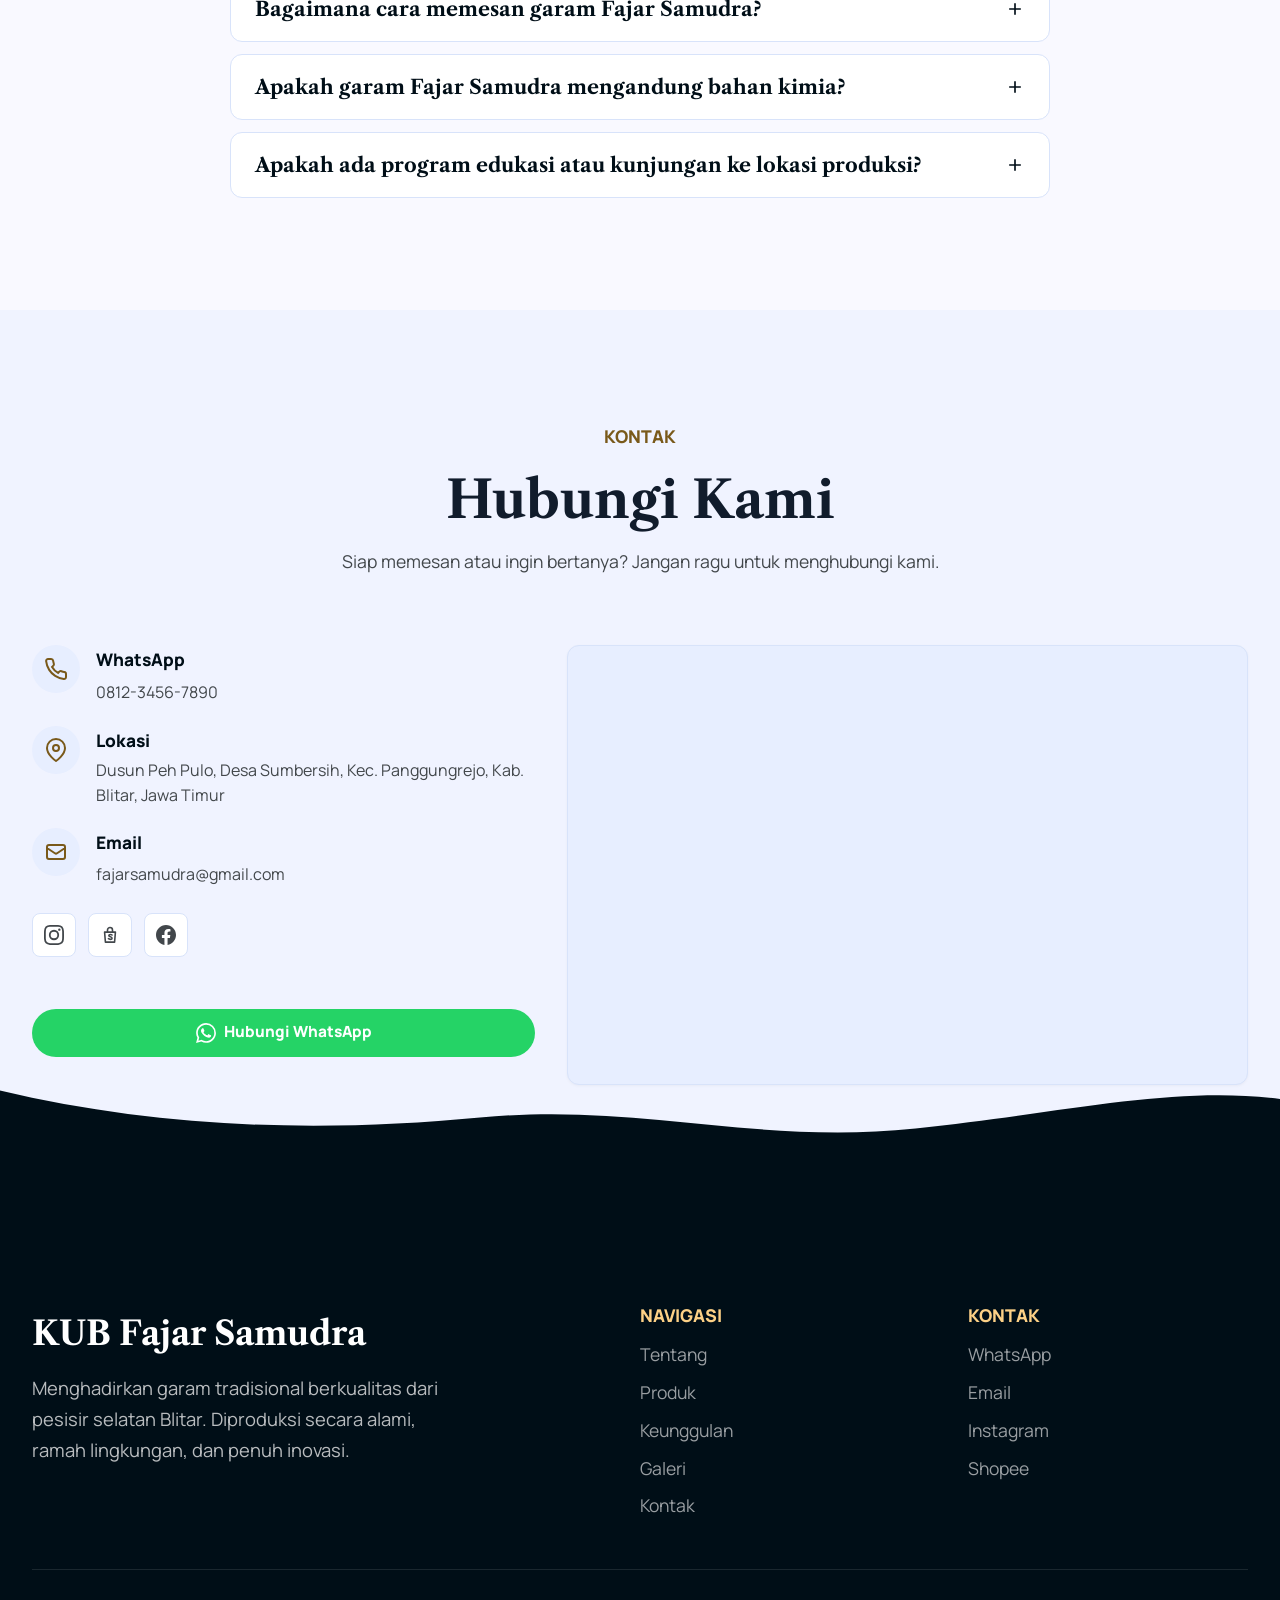
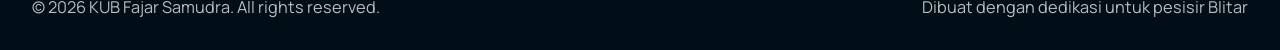
==== commit ffef37b5: "optimized catalog transisition and add shopee" ====
--- a/index.html
+++ b/index.html
@@ -19,7 +19,7 @@
   <link rel="preconnect" href="https://fonts.gstatic.com" crossorigin>
   <link href="https://fonts.googleapis.com/css2?family=Libre+Caslon+Text:wght@400;700&family=Manrope:wght@400;500;600;700;800&display=swap" rel="stylesheet">
   <link rel="preload" as="image" href="assets/images/hero.svg">
-  <link rel="stylesheet" href="assets/css/style.css?v=20260715-5">
+  <link rel="stylesheet" href="assets/css/style.css?v=20260715-6">
 </head>
 <body>
   <a href="#main" class="skip-link">Langsung ke konten utama</a>
@@ -39,9 +39,9 @@
 
   <div id="footer"></div>
 
-  <script defer src="assets/js/modules/loader.js?v=20260715-3"></script>
+  <script defer src="assets/js/modules/loader.js?v=20260715-7"></script>
   <script defer src="assets/js/data/products.js?v=20260715-3"></script>
-  <script defer src="assets/js/modules/products.js?v=20260715-3"></script>
+  <script defer src="assets/js/modules/products.js?v=20260715-6"></script>
   <script defer src="assets/js/modules/header.js?v=20260715-3"></script>
   <script defer src="assets/js/modules/faq.js?v=20260715-3"></script>
   <script defer src="assets/js/modules/animations.js?v=20260715-3"></script>
--- a/assets/css/style.css
+++ b/assets/css/style.css
@@ -4,7 +4,7 @@
 @import url('components/header.css?v=20260715-3');
 @import url('components/hero.css?v=20260715-3');
 @import url('components/about.css?v=20260715-4');
-@import url('components/products.css?v=20260715-5');
+@import url('components/products.css?v=20260715-6');
 @import url('components/advantages.css?v=20260715-3');
 @import url('components/gallery.css?v=20260715-3');
 @import url('components/testimonials.css?v=20260715-3');
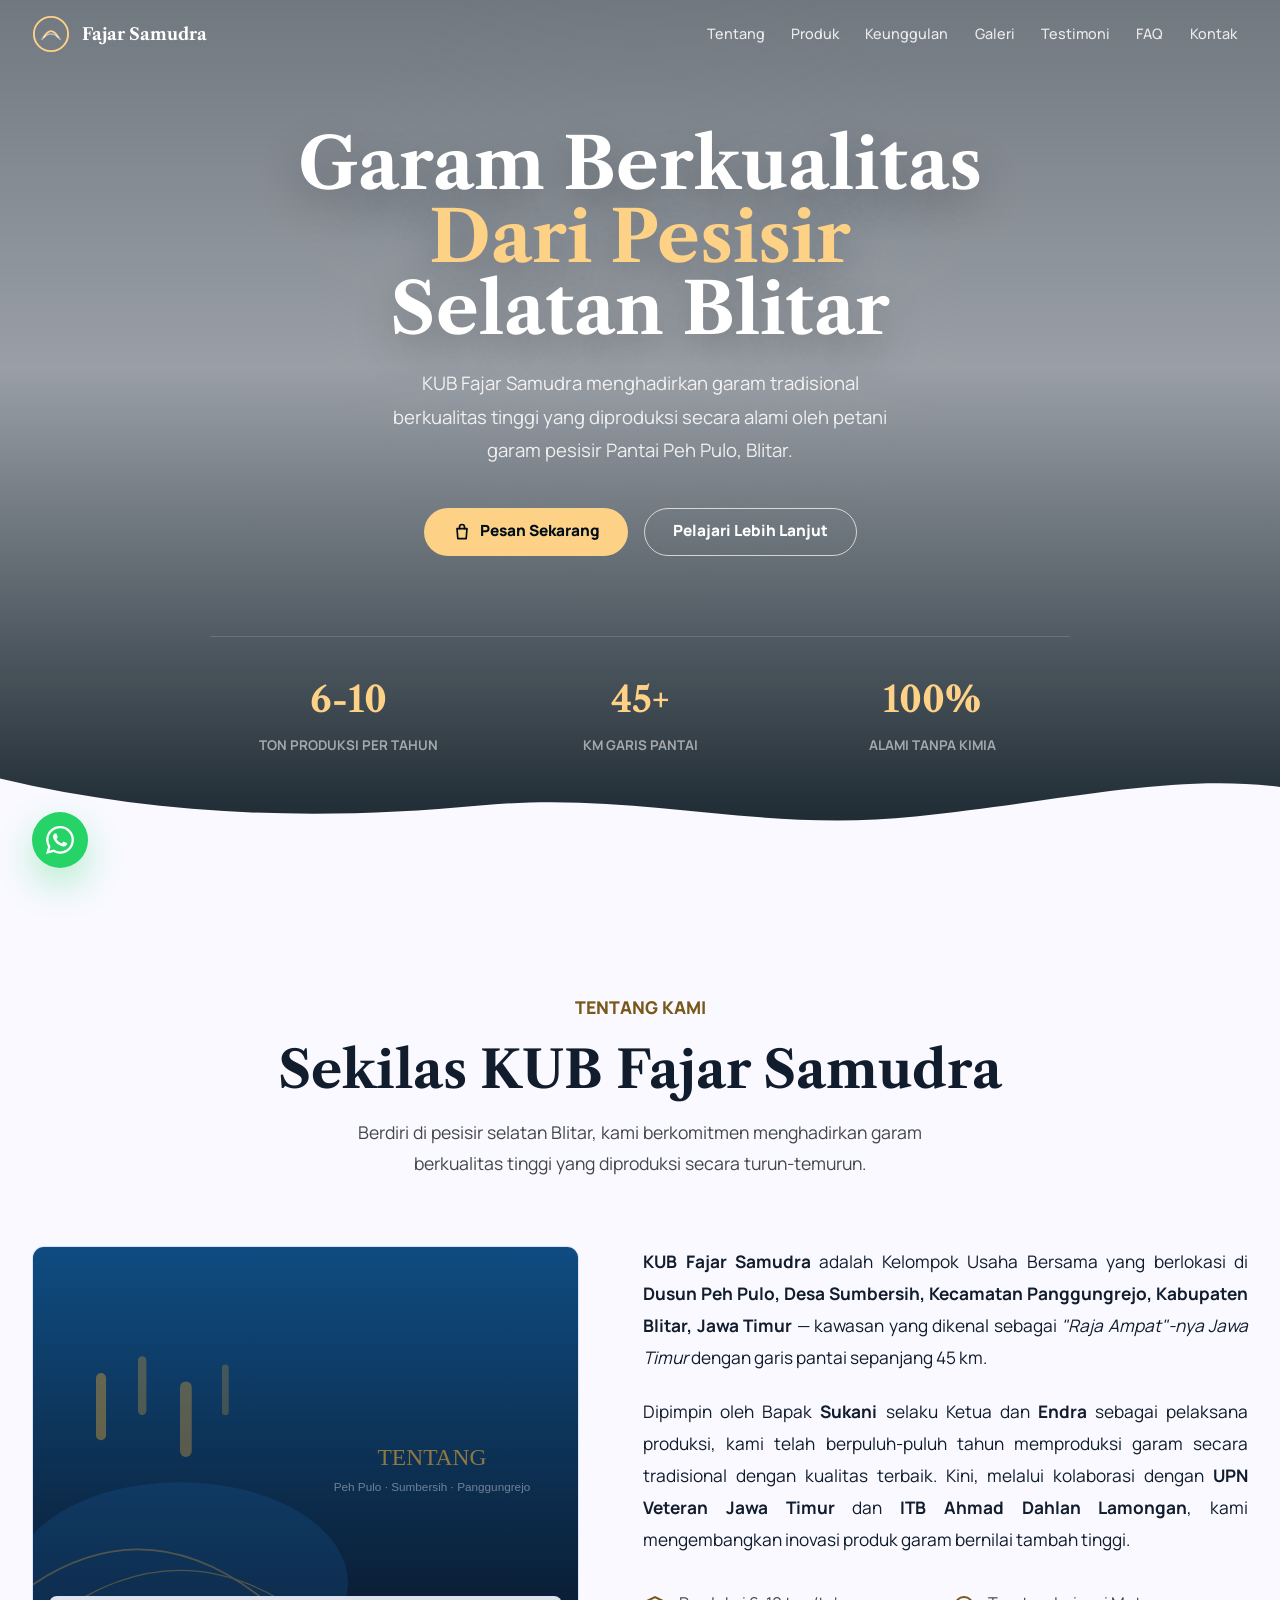
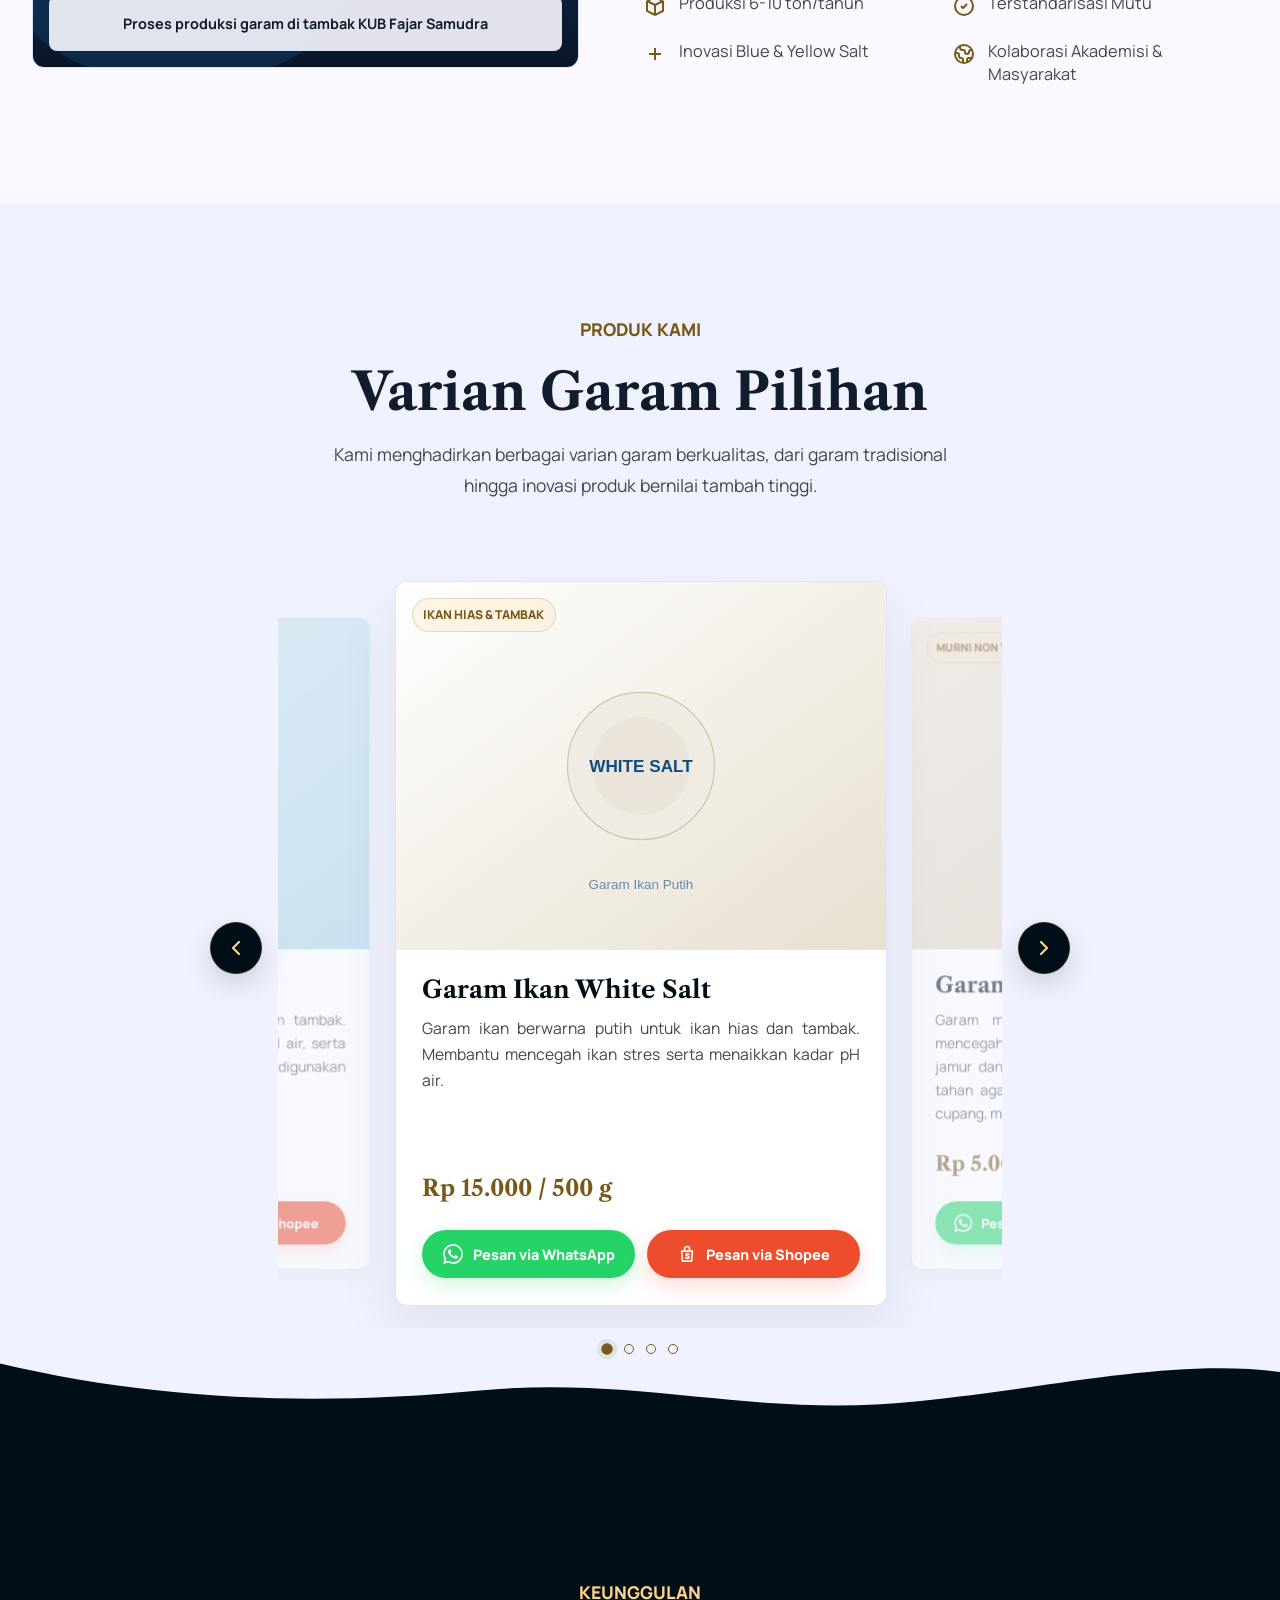
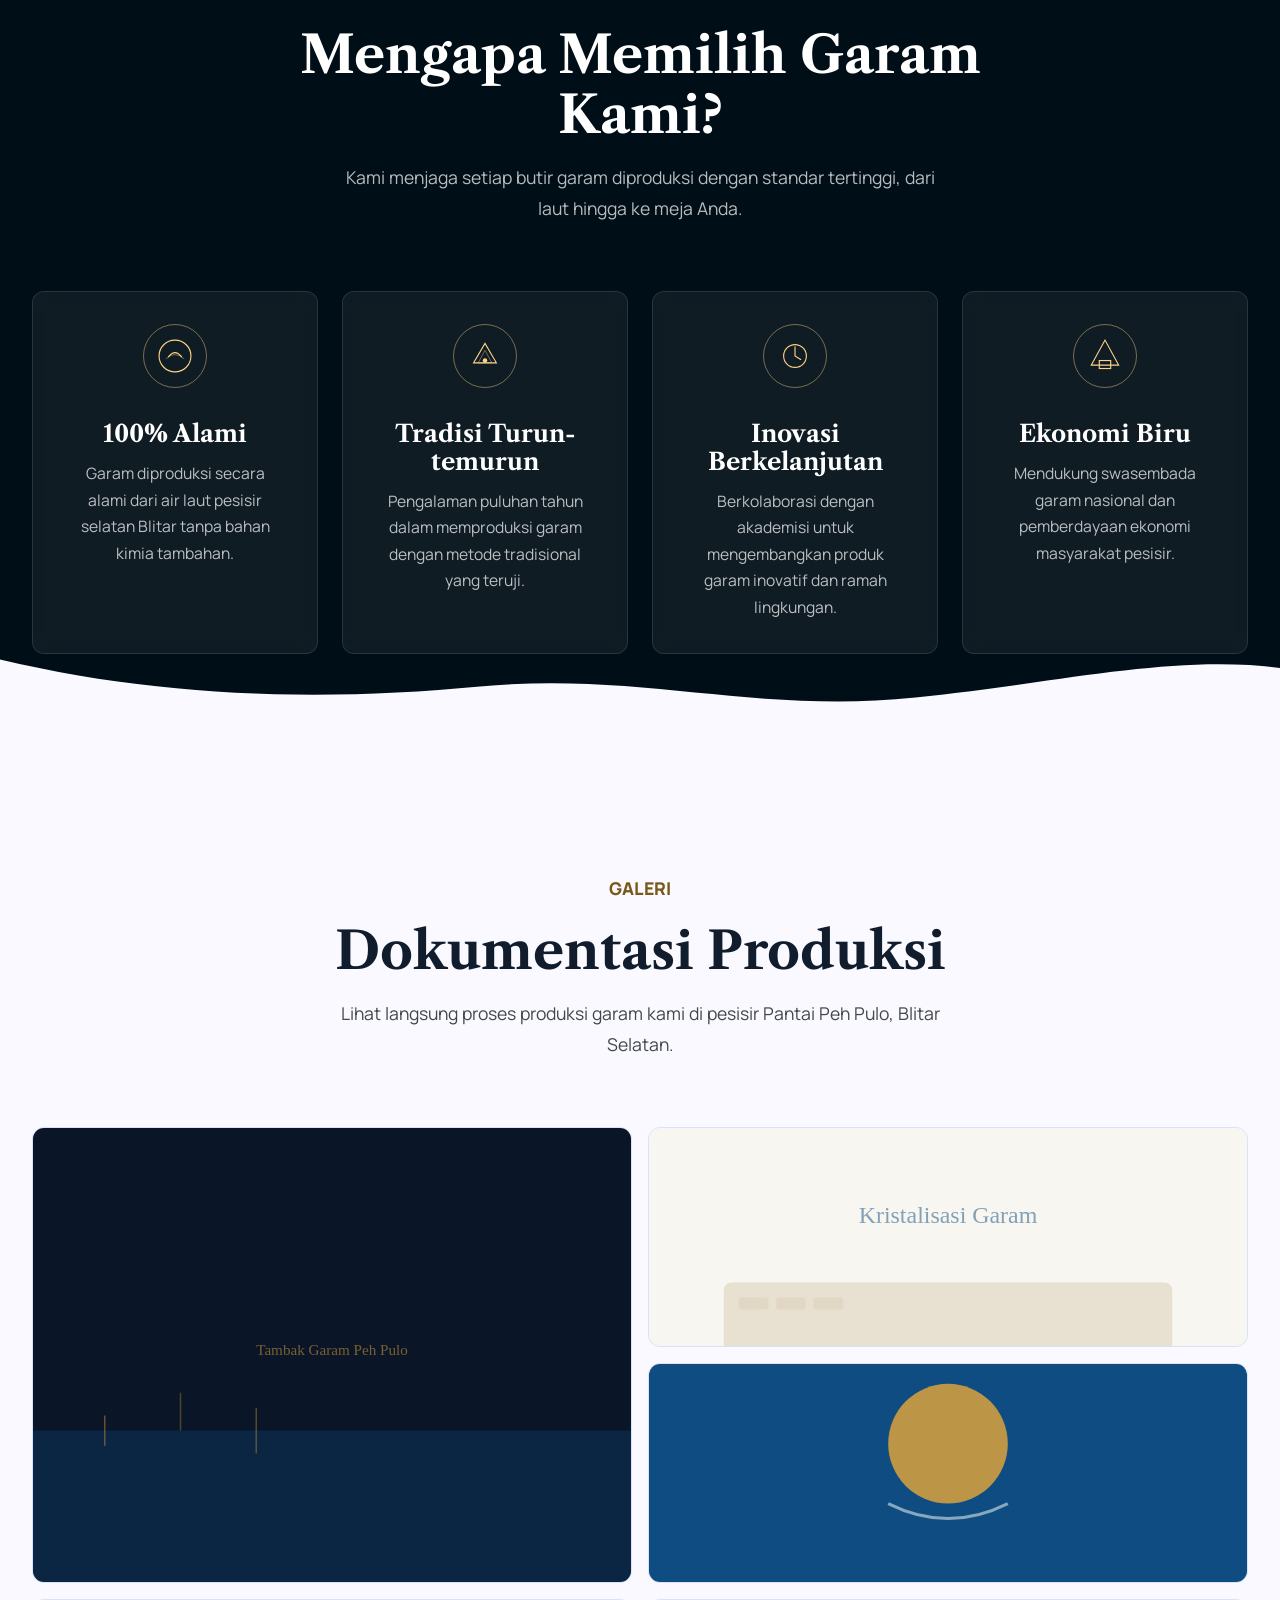
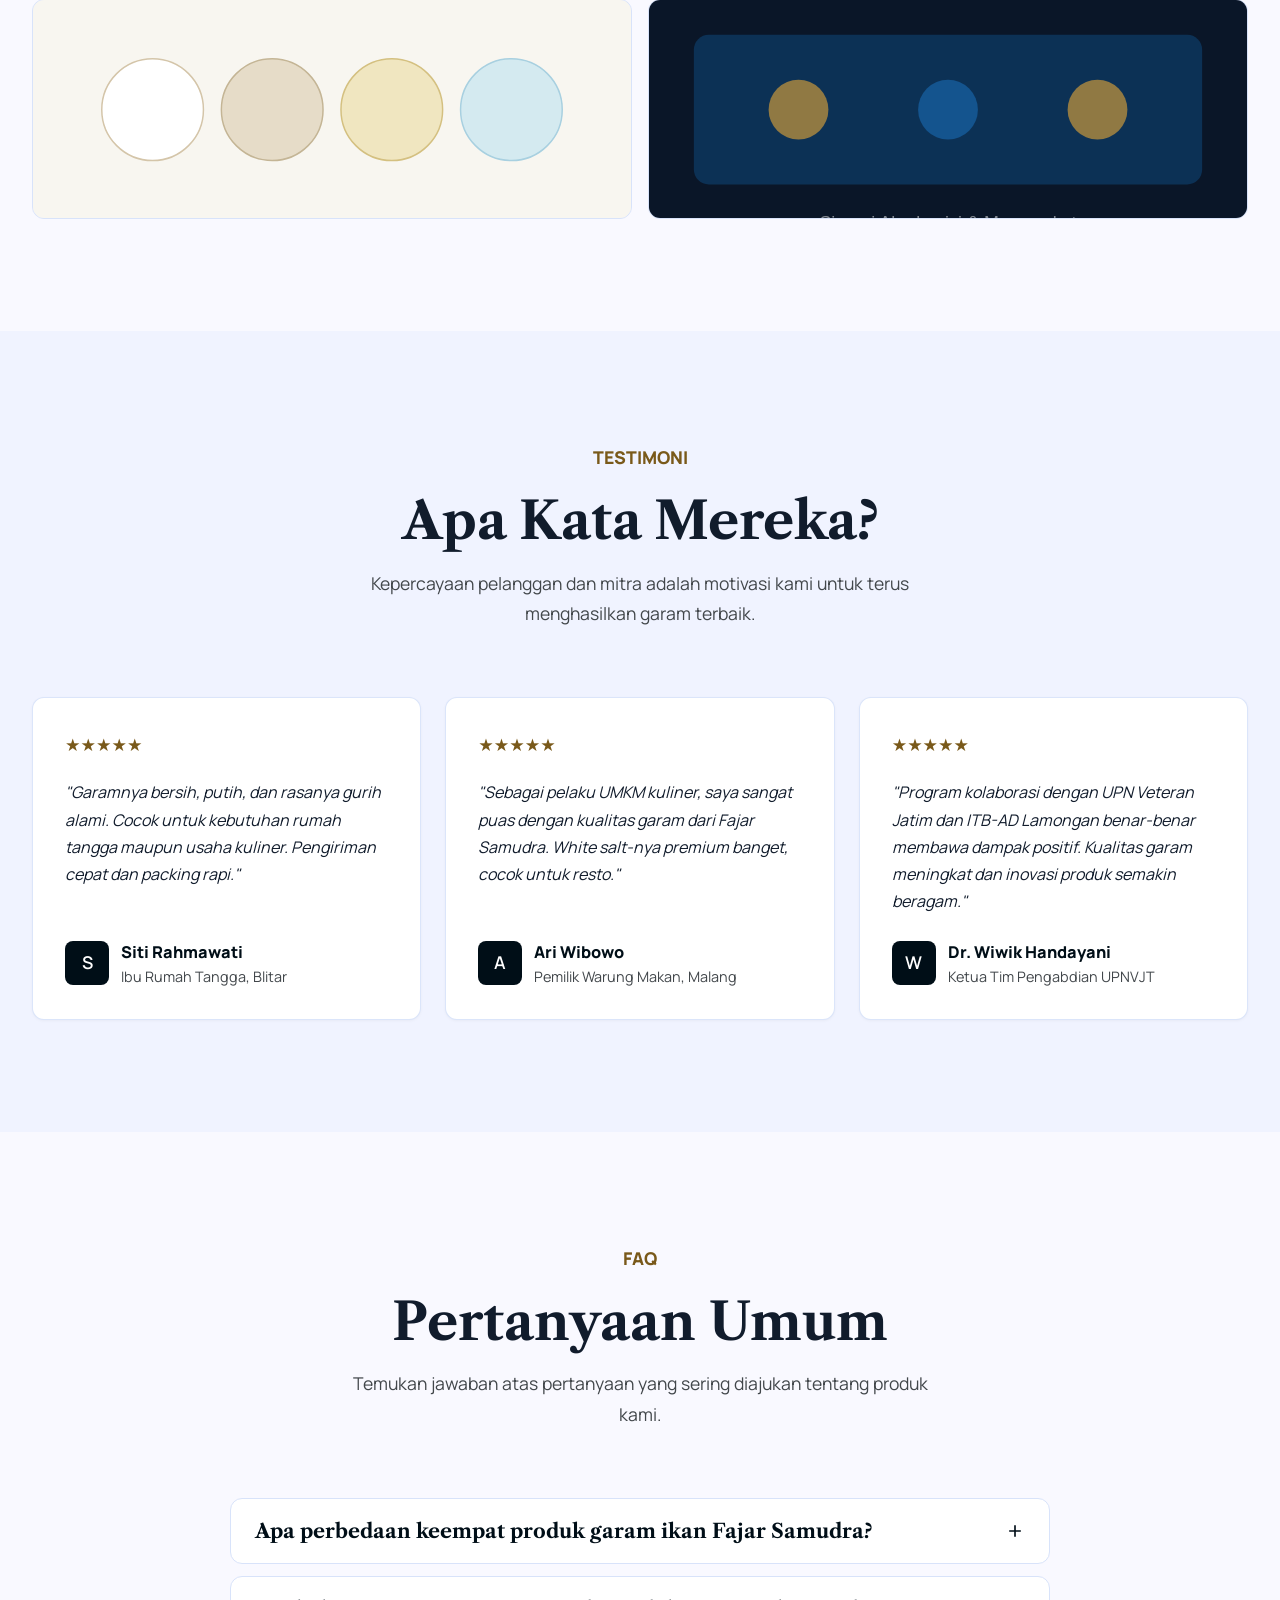
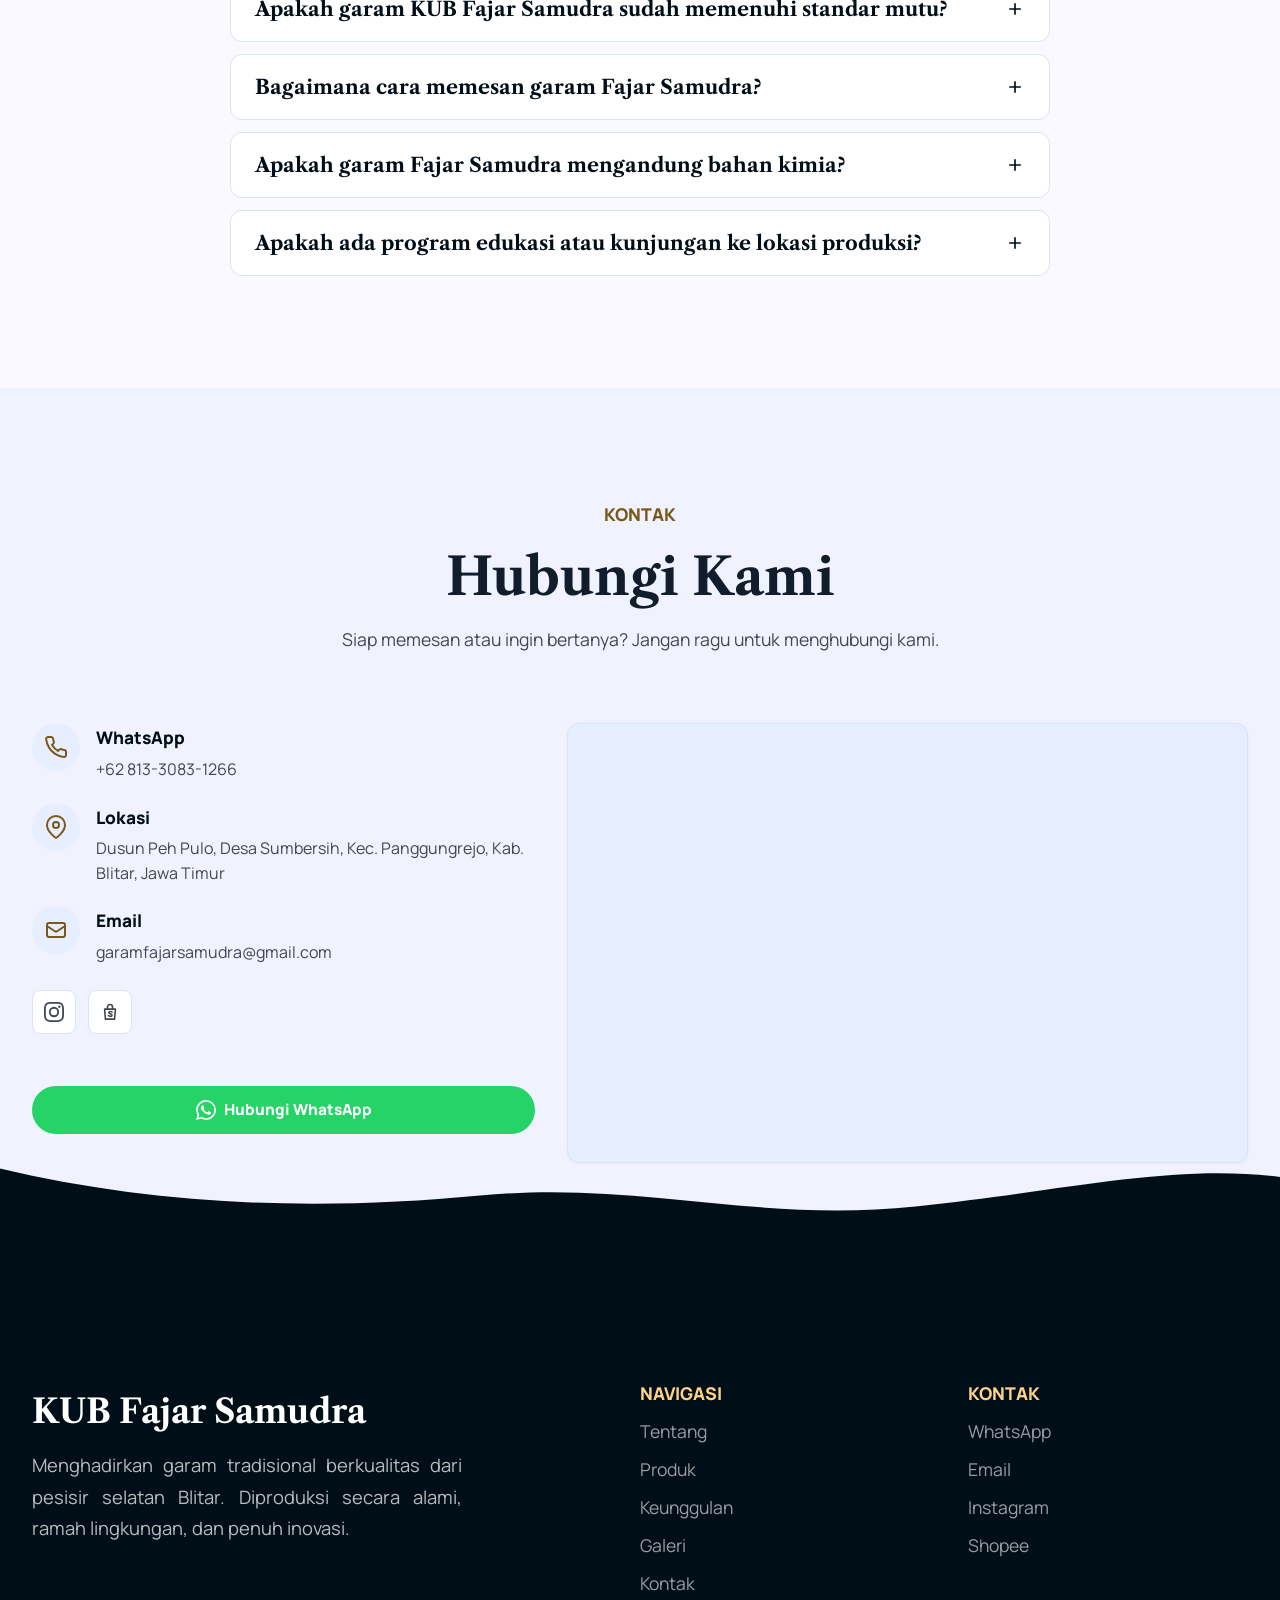
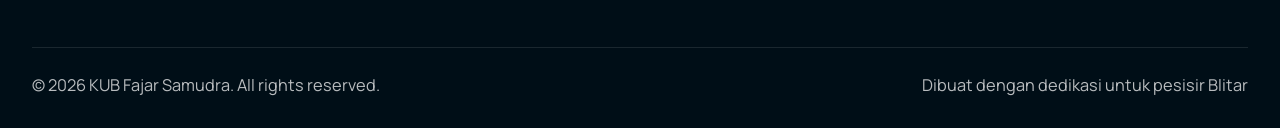
==== commit cf0fb4ba: "user revision" ====
--- a/index.html
+++ b/index.html
@@ -4,9 +4,9 @@
   <meta charset="UTF-8">
   <meta name="viewport" content="width=device-width, initial-scale=1.0">
   <title>KUB Fajar Samudra | Garam Berkualitas dari Pesisir Selatan Blitar</title>
-  <meta name="description" content="KUB Fajar Samudra – Produsen garam tradisional berkualitas dari Dusun Peh Pulo, Blitar. Menghasilkan Garam Krosok, White Salt, dan Blue Salt.">
-  <meta property="og:title" content="KUB Fajar Samudra – Garam Berkualitas dari Pesisir Selatan Blitar">
-  <meta property="og:description" content="Produsen garam tradisional berkualitas dari Dusun Peh Pulo, Blitar. Garam Krosok, White Salt, dan Blue Salt.">
+  <meta name="description" content="KUB Fajar Samudra - Produsen garam ikan berkualitas dari Dusun Peh Pulo, Blitar. Tersedia White Salt, Garam Murni Non Yodium, Yellow Salt, dan Blue Salt.">
+  <meta property="og:title" content="KUB Fajar Samudra - Garam Berkualitas dari Pesisir Selatan Blitar">
+  <meta property="og:description" content="Produsen garam ikan berkualitas dari Dusun Peh Pulo, Blitar. Tersedia White Salt, Garam Murni Non Yodium, Yellow Salt, dan Blue Salt.">
   <meta property="og:image" content="https://fajarsamudra.github.io/assets/images/og-image.svg">
   <meta property="og:type" content="website">
   <meta property="og:locale" content="id_ID">
@@ -19,7 +19,7 @@
   <link rel="preconnect" href="https://fonts.gstatic.com" crossorigin>
   <link href="https://fonts.googleapis.com/css2?family=Libre+Caslon+Text:wght@400;700&family=Manrope:wght@400;500;600;700;800&display=swap" rel="stylesheet">
   <link rel="preload" as="image" href="assets/images/hero.svg">
-  <link rel="stylesheet" href="assets/css/style.css?v=20260715-6">
+  <link rel="stylesheet" href="assets/css/style.css?v=20260716-2">
 </head>
 <body>
   <a href="#main" class="skip-link">Langsung ke konten utama</a>
@@ -39,9 +39,9 @@
 
   <div id="footer"></div>
 
-  <script defer src="assets/js/modules/loader.js?v=20260715-7"></script>
-  <script defer src="assets/js/data/products.js?v=20260715-3"></script>
-  <script defer src="assets/js/modules/products.js?v=20260715-6"></script>
+  <script defer src="assets/js/modules/loader.js?v=20260716-3"></script>
+  <script defer src="assets/js/data/products.js?v=20260716-2"></script>
+  <script defer src="assets/js/modules/products.js?v=20260716-2"></script>
   <script defer src="assets/js/modules/header.js?v=20260715-3"></script>
   <script defer src="assets/js/modules/faq.js?v=20260715-3"></script>
   <script defer src="assets/js/modules/animations.js?v=20260715-3"></script>
--- a/assets/css/style.css
+++ b/assets/css/style.css
@@ -1,14 +1,14 @@
 @import url('base.css?v=20260715-3');
 @import url('layout.css?v=20260715-3');
-@import url('components/buttons.css?v=20260715-3');
+@import url('components/buttons.css?v=20260716-2');
 @import url('components/header.css?v=20260715-3');
 @import url('components/hero.css?v=20260715-3');
 @import url('components/about.css?v=20260715-4');
-@import url('components/products.css?v=20260715-6');
+@import url('components/products.css?v=20260716-2');
 @import url('components/advantages.css?v=20260715-3');
 @import url('components/gallery.css?v=20260715-3');
 @import url('components/testimonials.css?v=20260715-3');
-@import url('components/faq.css?v=20260715-3');
+@import url('components/faq.css?v=20260716-2');
 @import url('components/contact.css?v=20260715-3');
-@import url('components/footer.css?v=20260715-3');
+@import url('components/footer.css?v=20260716-2');
 @import url('utilities.css?v=20260715-3');
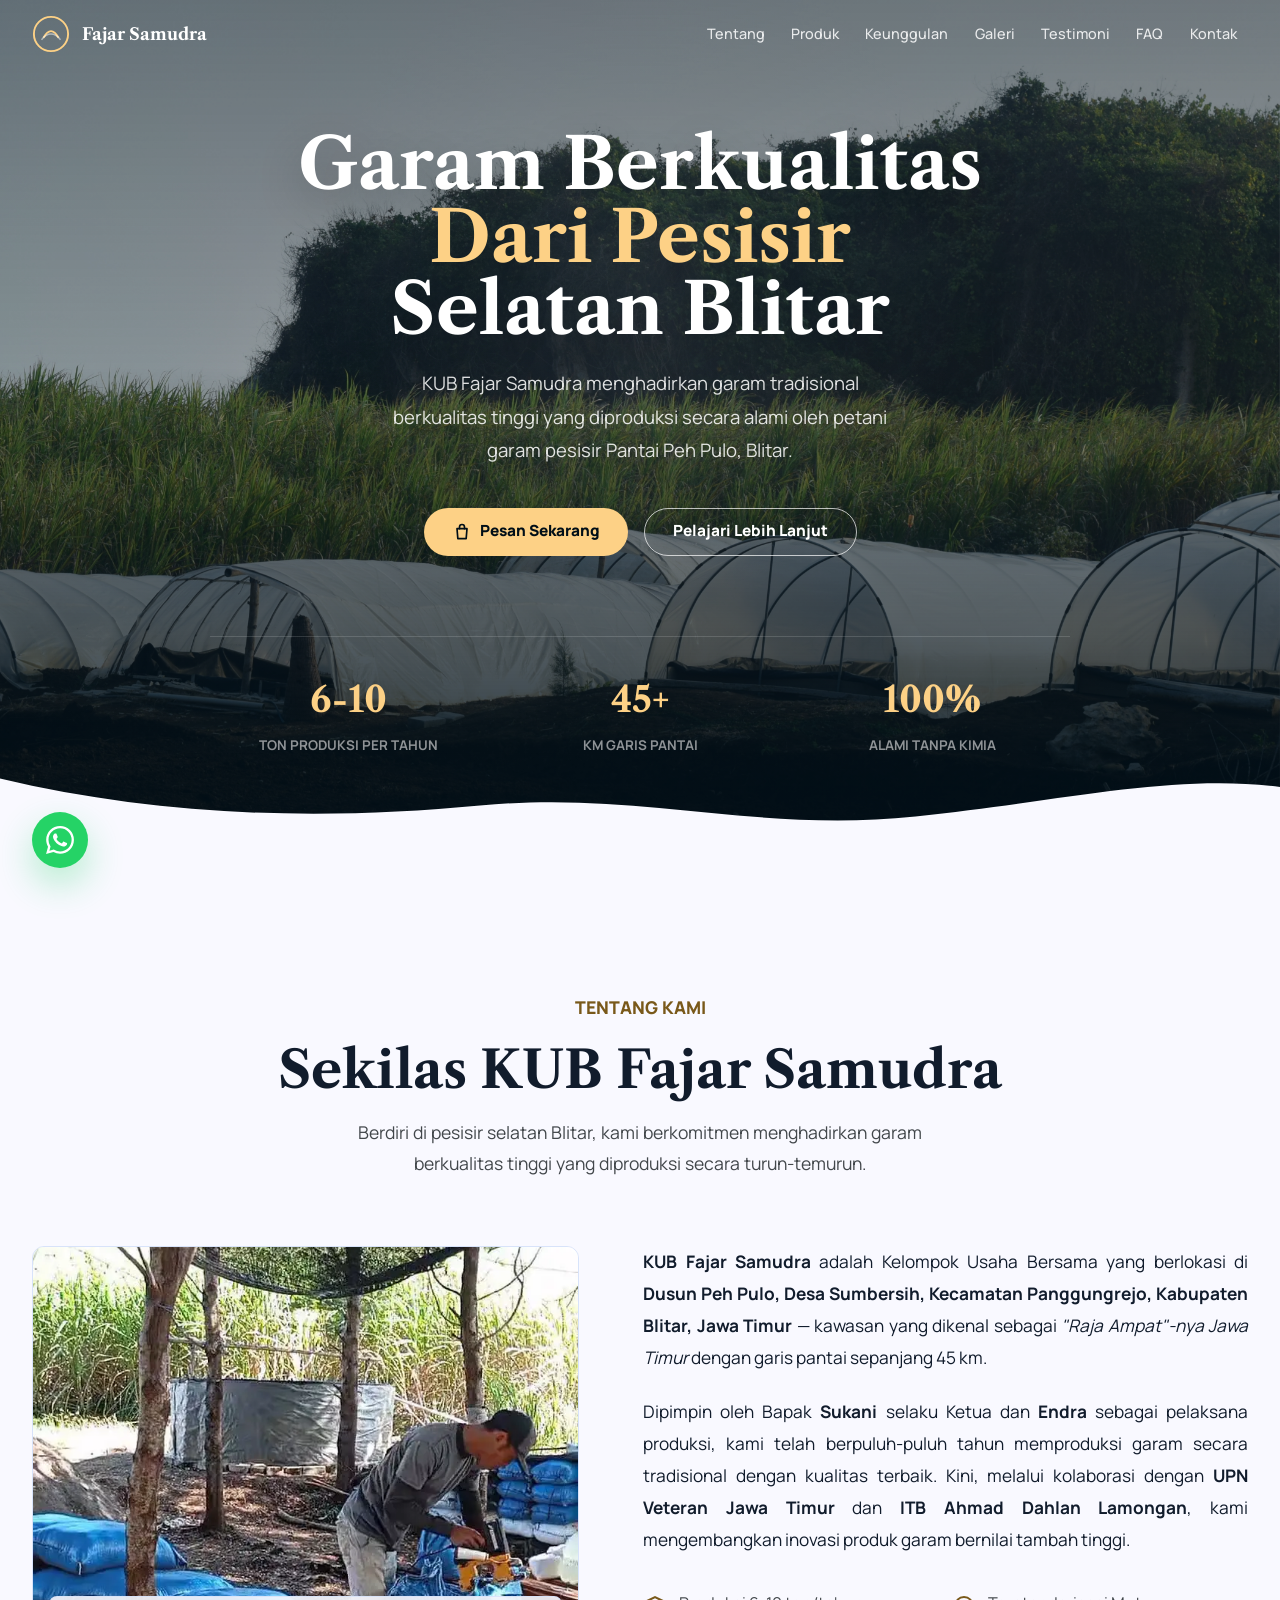
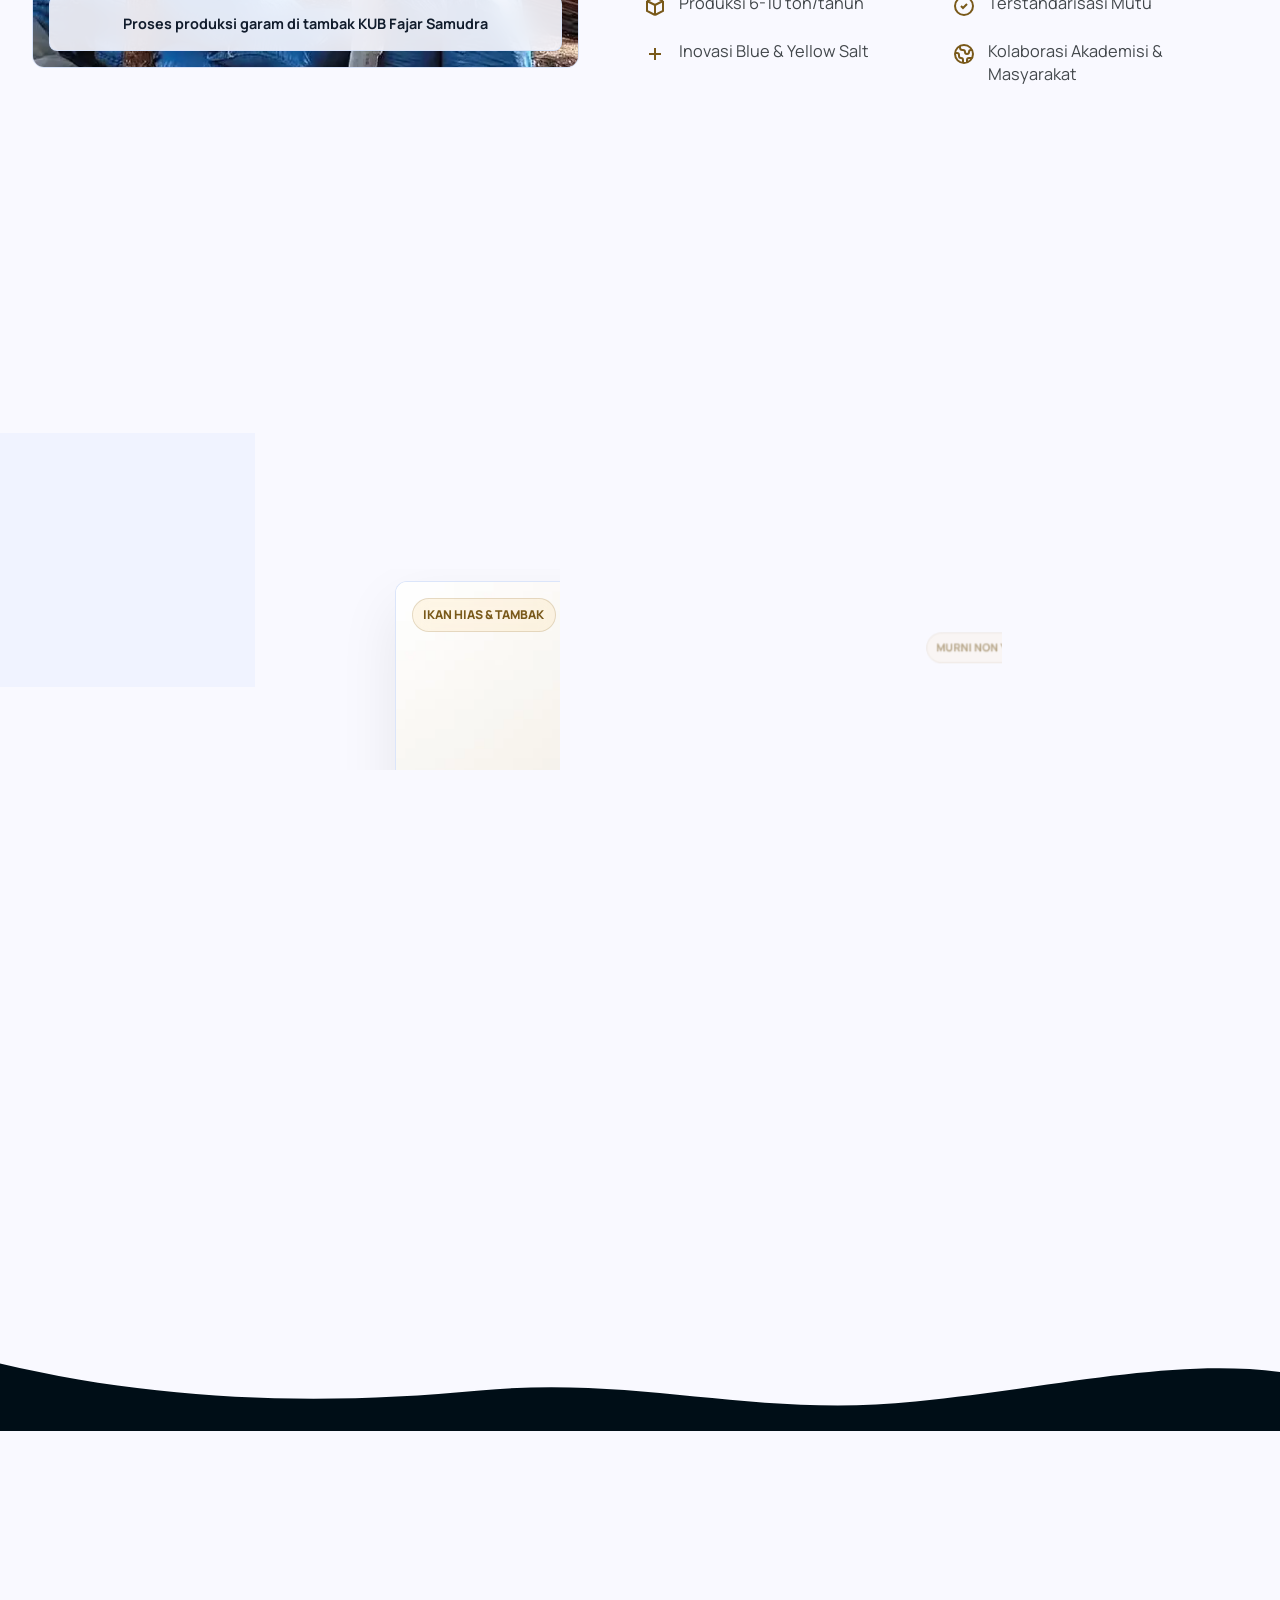
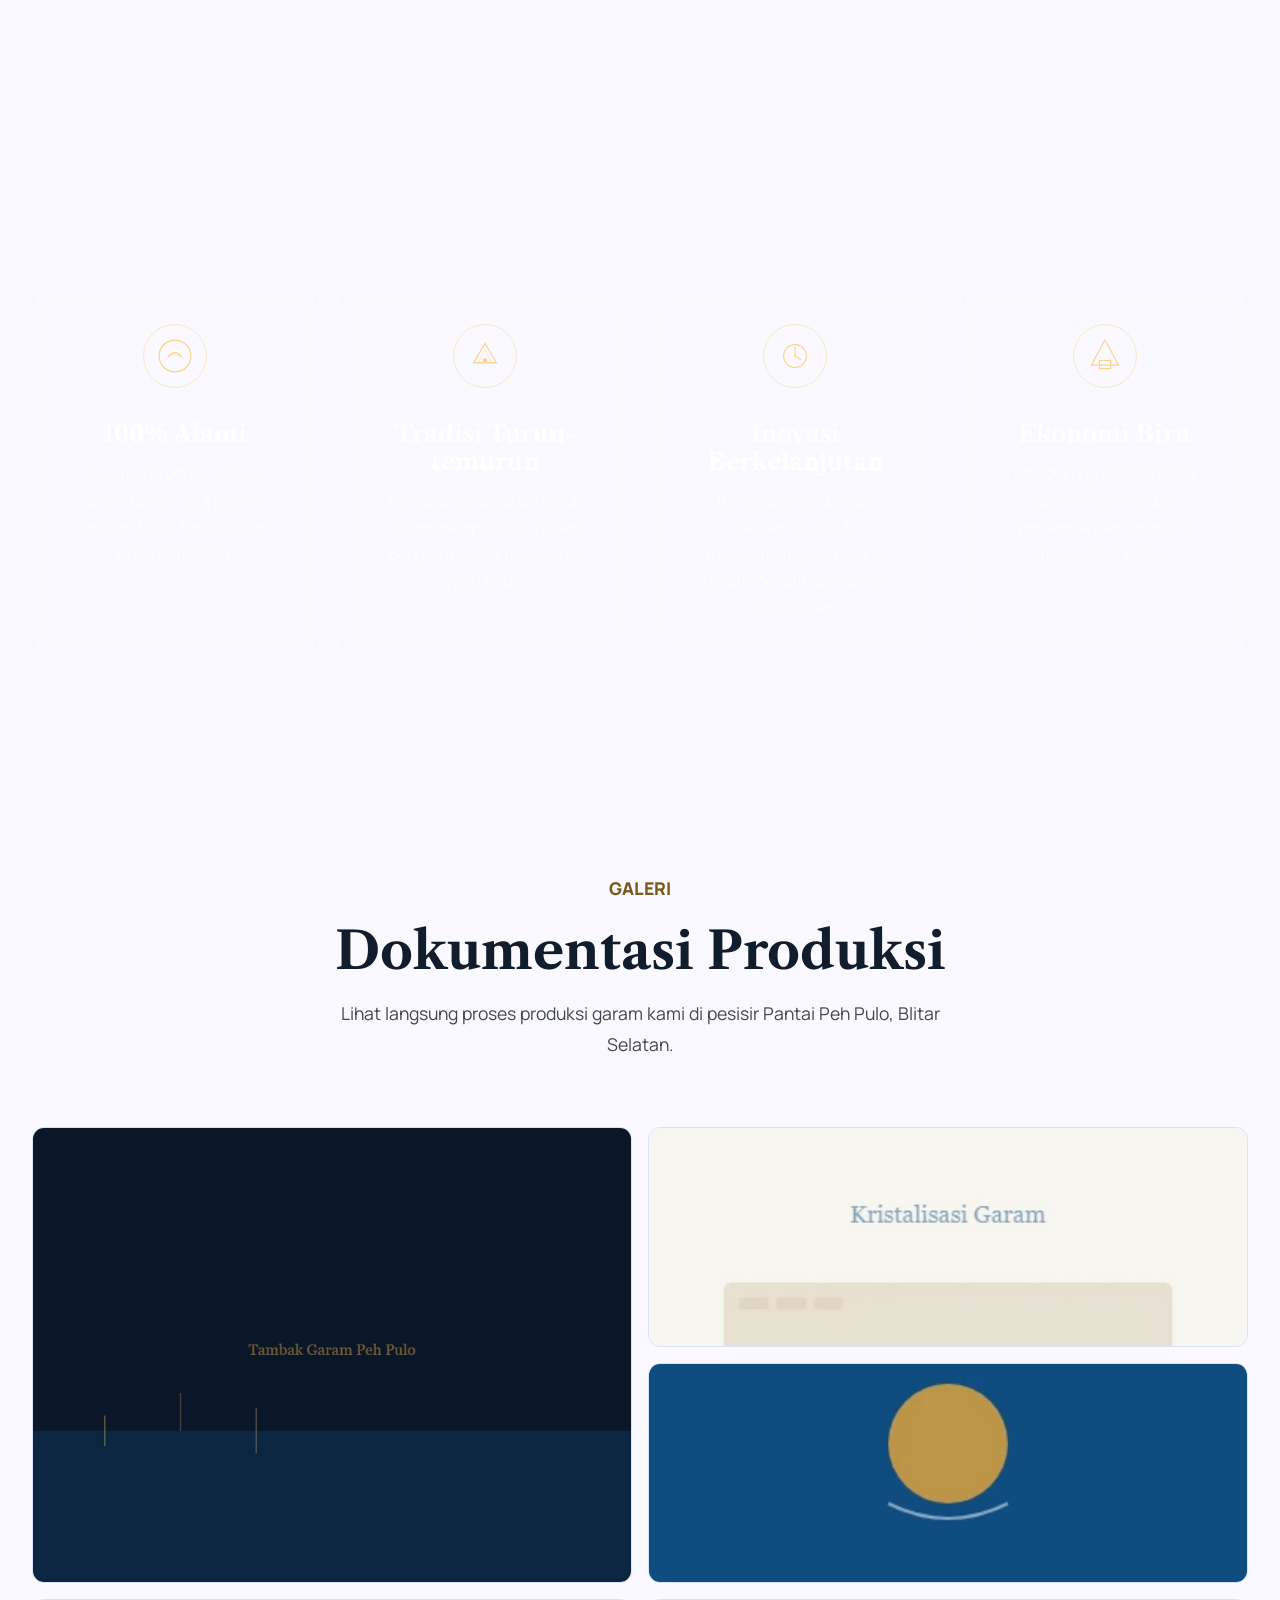
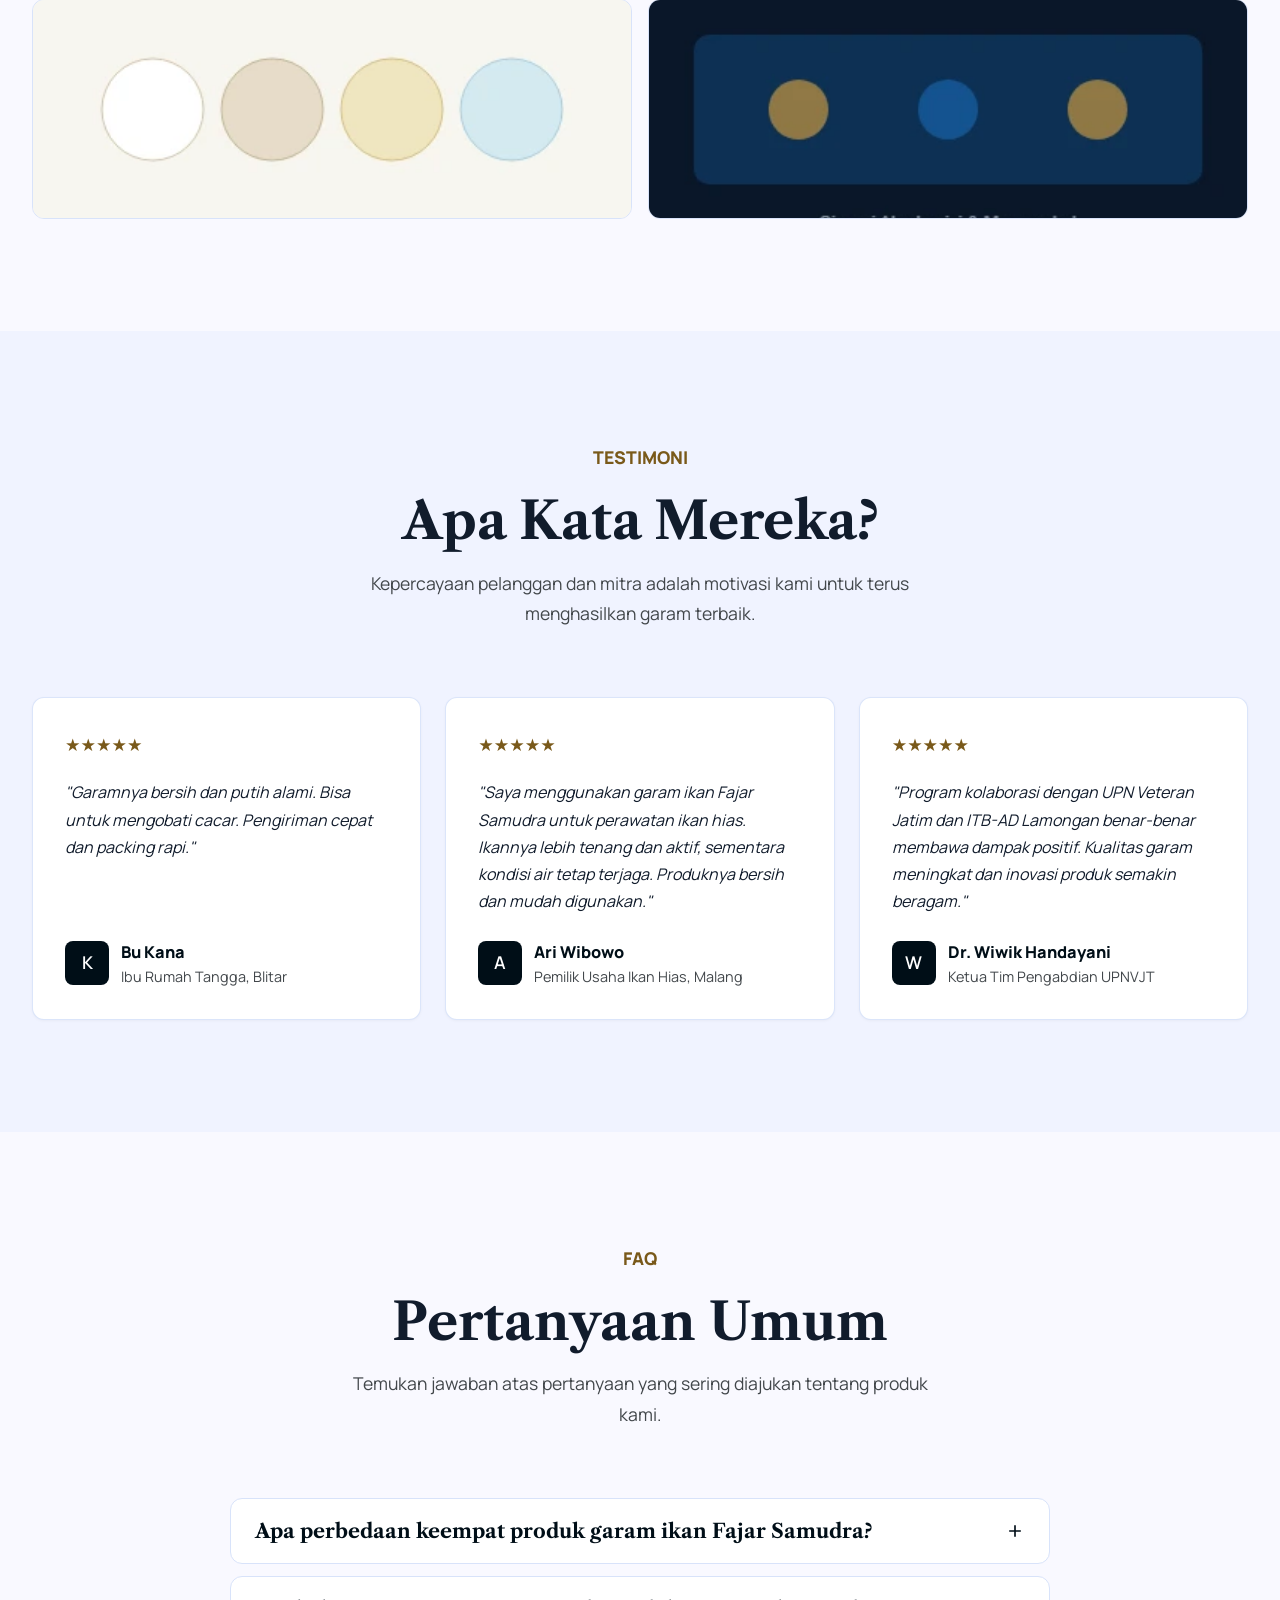
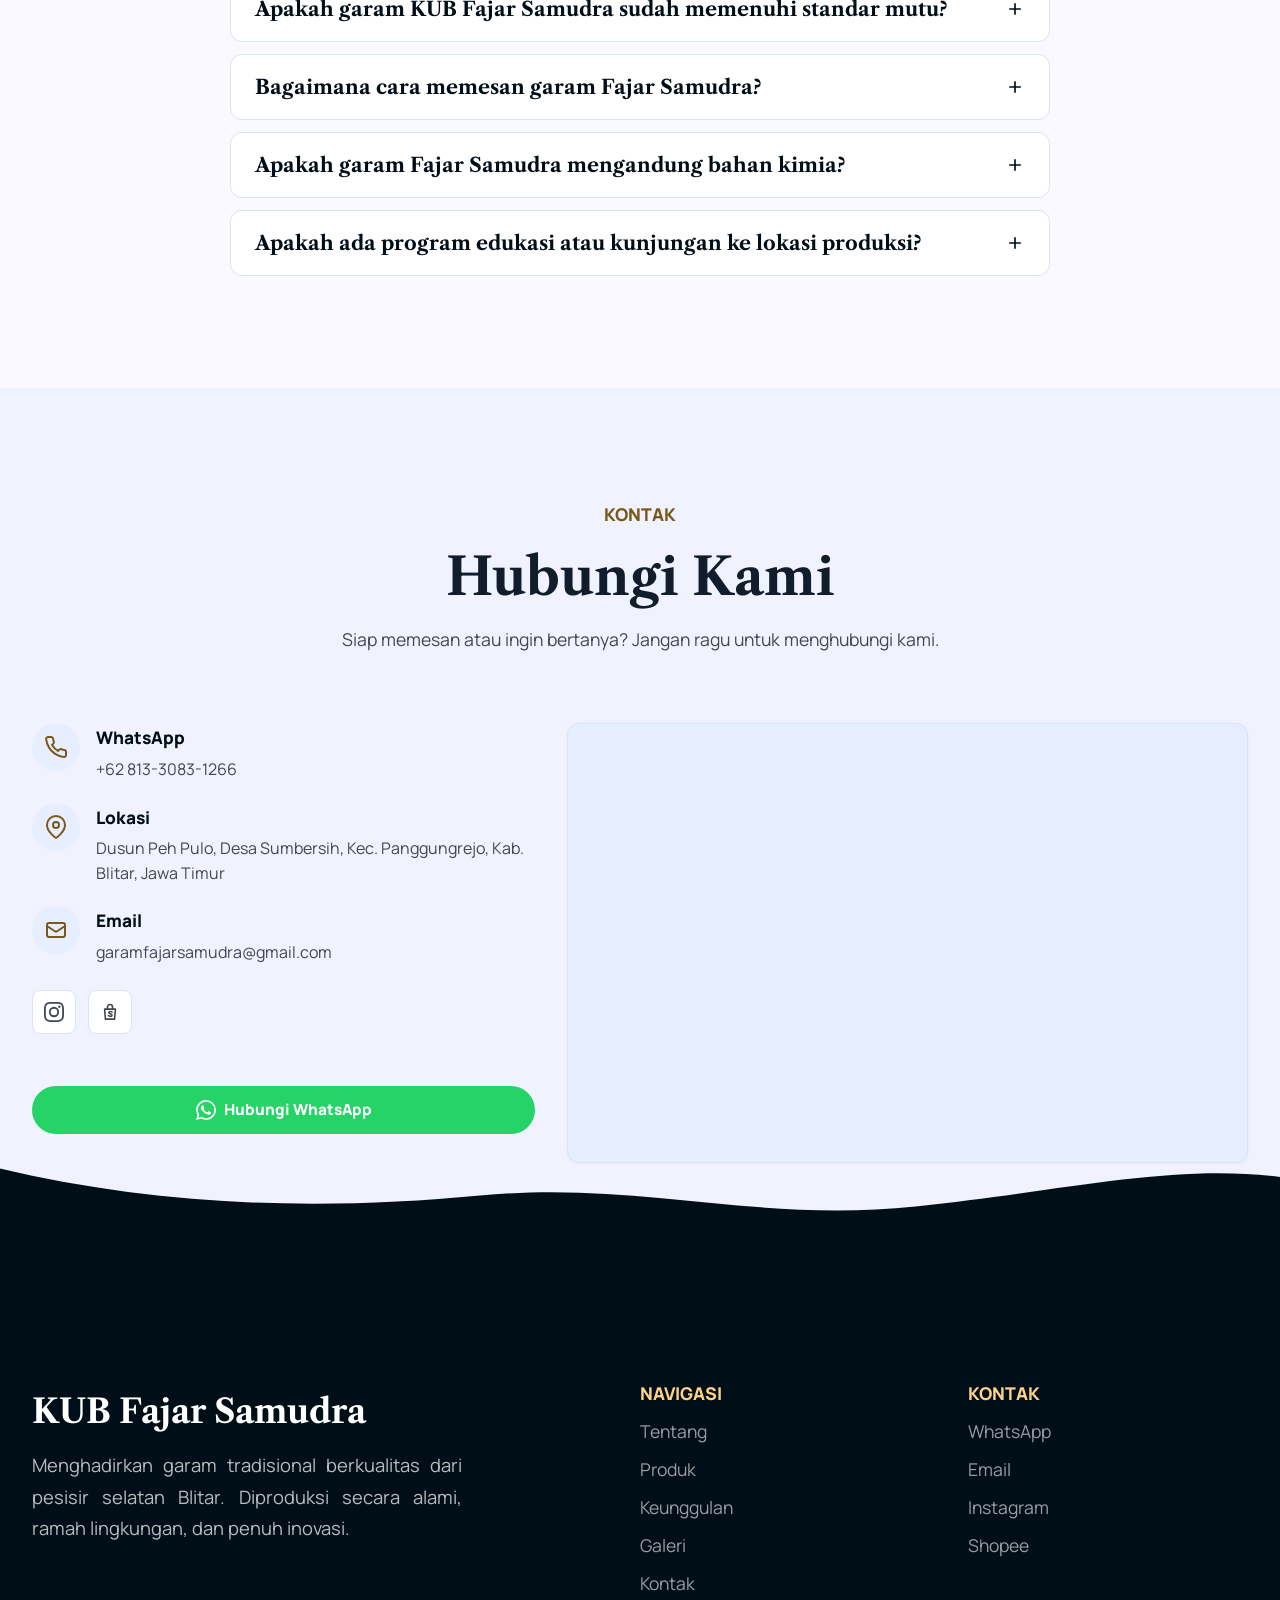
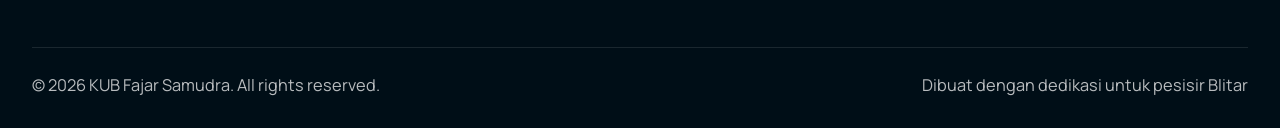
==== commit 5979f2f5: "testimony revision and add hero webp" ====
--- a/index.html
+++ b/index.html
@@ -7,19 +7,18 @@
   <meta name="description" content="KUB Fajar Samudra - Produsen garam ikan berkualitas dari Dusun Peh Pulo, Blitar. Tersedia White Salt, Garam Murni Non Yodium, Yellow Salt, dan Blue Salt.">
   <meta property="og:title" content="KUB Fajar Samudra - Garam Berkualitas dari Pesisir Selatan Blitar">
   <meta property="og:description" content="Produsen garam ikan berkualitas dari Dusun Peh Pulo, Blitar. Tersedia White Salt, Garam Murni Non Yodium, Yellow Salt, dan Blue Salt.">
-  <meta property="og:image" content="https://fajarsamudra.github.io/assets/images/og-image.svg">
+  <meta property="og:image" content="https://fajarsamudra.github.io/assets/images/og-image.webp?v=20260716-5">
   <meta property="og:type" content="website">
   <meta property="og:locale" content="id_ID">
   <link rel="canonical" href="https://fajarsamudra.github.io/">
-  <link rel="icon" type="image/svg+xml" href="/favicon.svg">
-  <link rel="icon" type="image/x-icon" href="/favicon.ico">
-  <link rel="apple-touch-icon" href="/apple-touch-icon.png">
-  <link rel="manifest" href="/site.webmanifest">
+  <link rel="icon" type="image/webp" href="/favicon.webp?v=20260716-5">
+  <link rel="apple-touch-icon" href="/apple-touch-icon.png?v=20260716-5">
+  <link rel="manifest" href="/site.webmanifest?v=20260716-5">
   <link rel="preconnect" href="https://fonts.googleapis.com">
   <link rel="preconnect" href="https://fonts.gstatic.com" crossorigin>
   <link href="https://fonts.googleapis.com/css2?family=Libre+Caslon+Text:wght@400;700&family=Manrope:wght@400;500;600;700;800&display=swap" rel="stylesheet">
-  <link rel="preload" as="image" href="assets/images/hero.svg">
-  <link rel="stylesheet" href="assets/css/style.css?v=20260716-2">
+  <link rel="preload" as="image" href="assets/images/hero.webp?v=20260716-4" type="image/webp" fetchpriority="high">
+  <link rel="stylesheet" href="assets/css/style.css?v=20260716-4">
 </head>
 <body>
   <a href="#main" class="skip-link">Langsung ke konten utama</a>
@@ -39,8 +38,8 @@
 
   <div id="footer"></div>
 
-  <script defer src="assets/js/modules/loader.js?v=20260716-3"></script>
-  <script defer src="assets/js/data/products.js?v=20260716-2"></script>
+  <script defer src="assets/js/modules/loader.js?v=20260716-7"></script>
+  <script defer src="assets/js/data/products.js?v=20260716-5"></script>
   <script defer src="assets/js/modules/products.js?v=20260716-2"></script>
   <script defer src="assets/js/modules/header.js?v=20260715-3"></script>
   <script defer src="assets/js/modules/faq.js?v=20260715-3"></script>
--- a/assets/css/style.css
+++ b/assets/css/style.css
@@ -2,7 +2,7 @@
 @import url('layout.css?v=20260715-3');
 @import url('components/buttons.css?v=20260716-2');
 @import url('components/header.css?v=20260715-3');
-@import url('components/hero.css?v=20260715-3');
+@import url('components/hero.css?v=20260716-4');
 @import url('components/about.css?v=20260715-4');
 @import url('components/products.css?v=20260716-2');
 @import url('components/advantages.css?v=20260715-3');
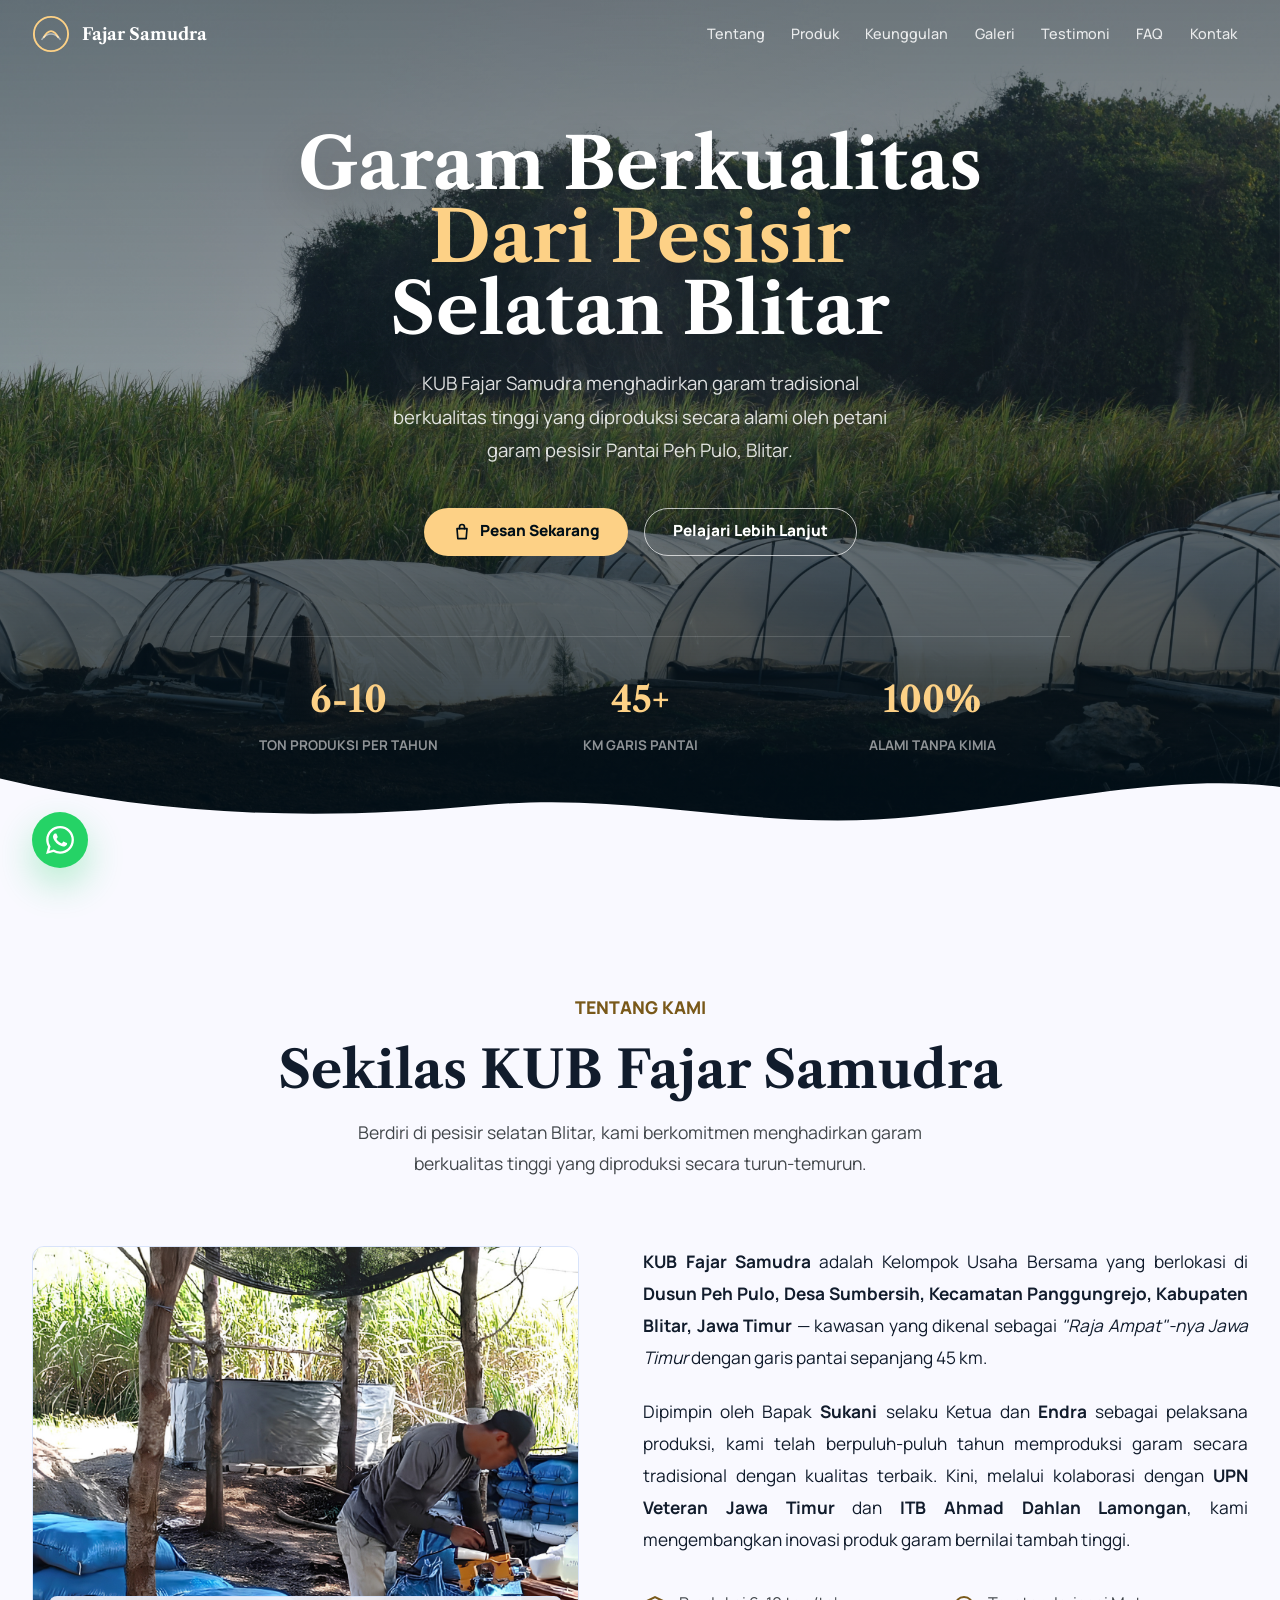
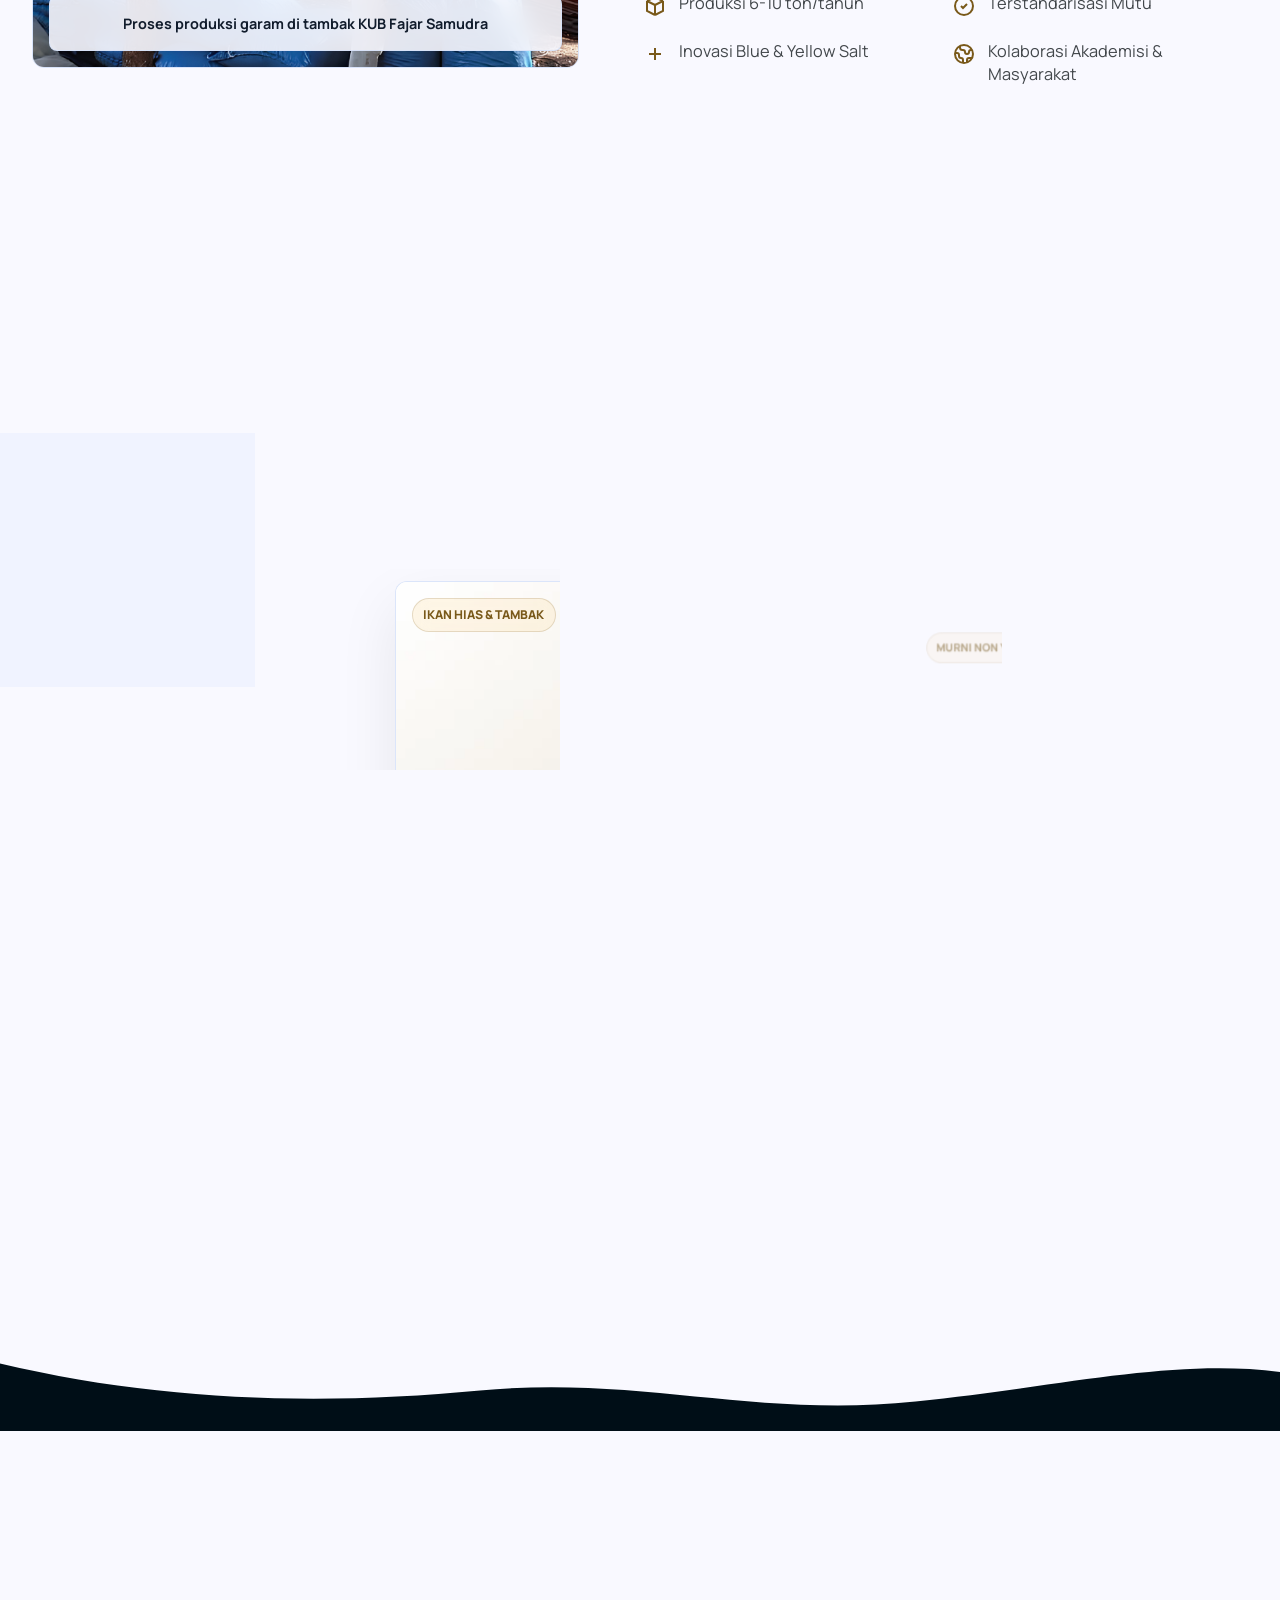
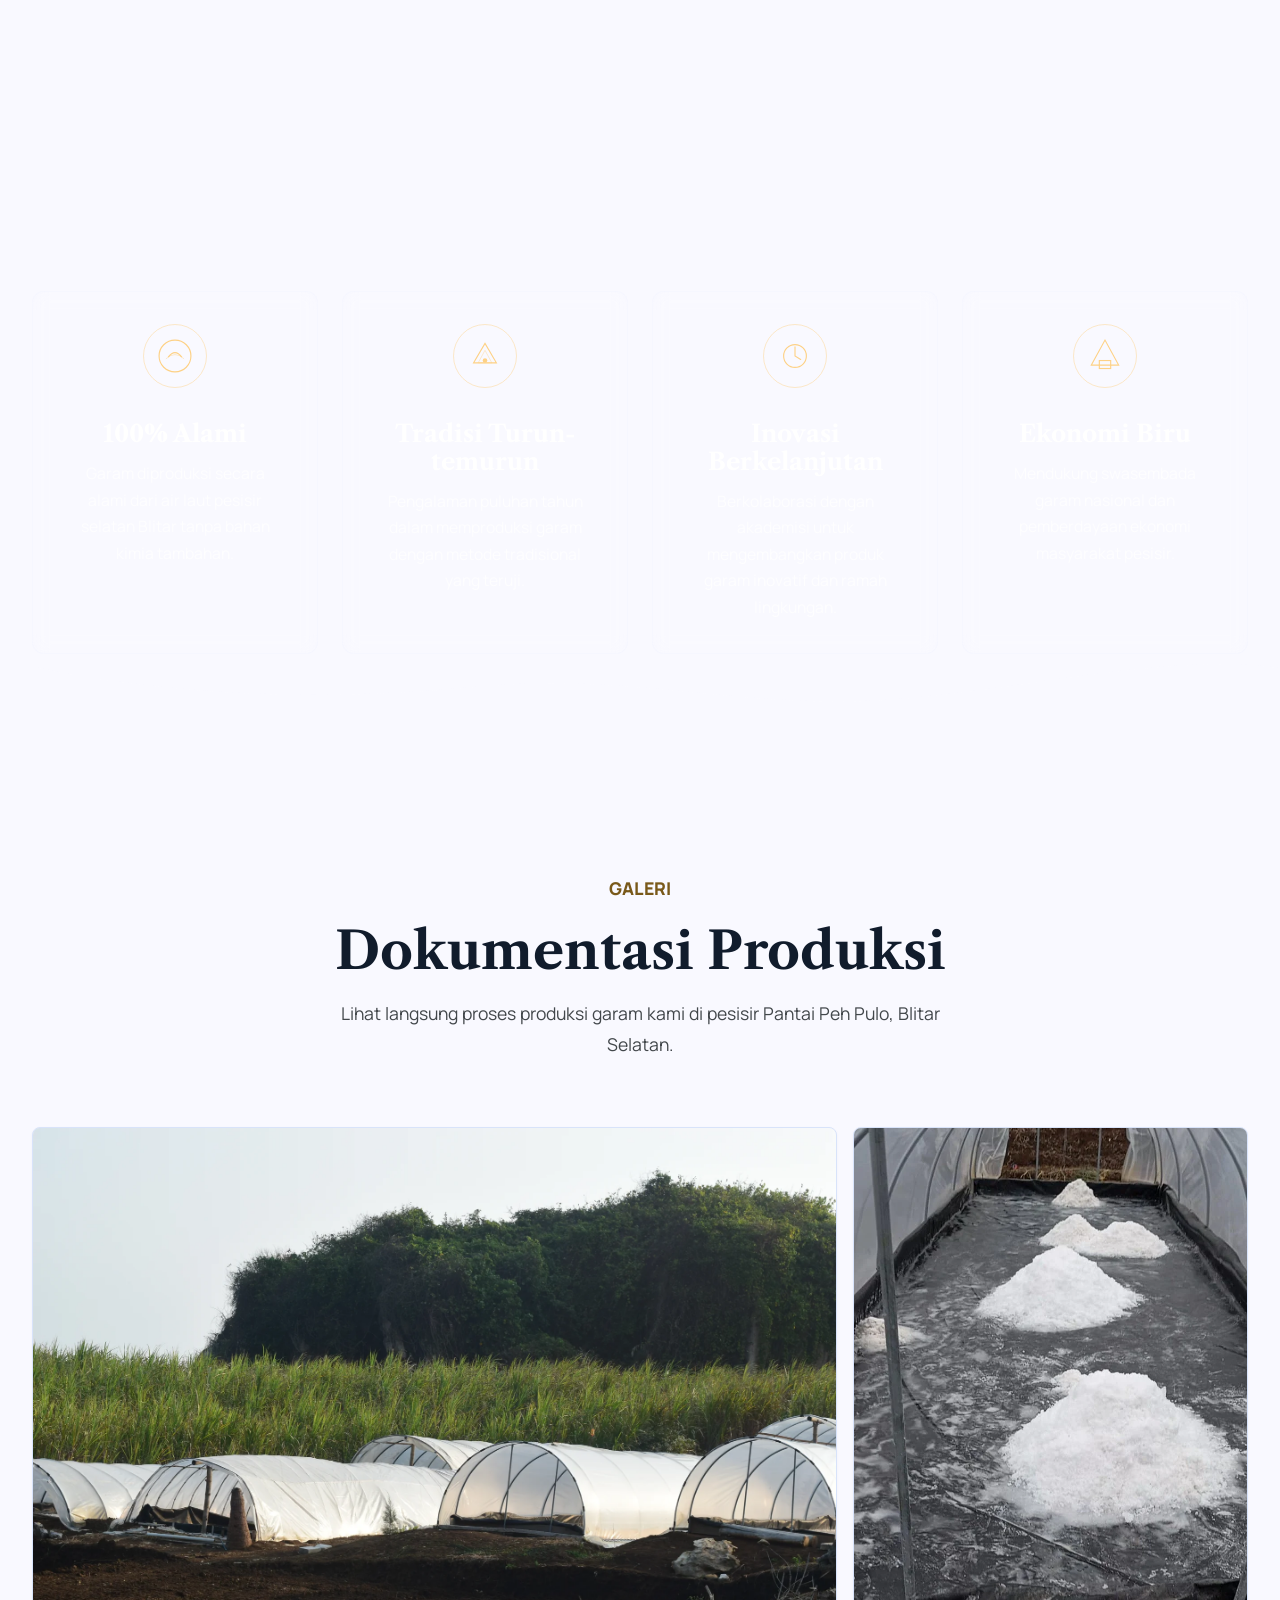
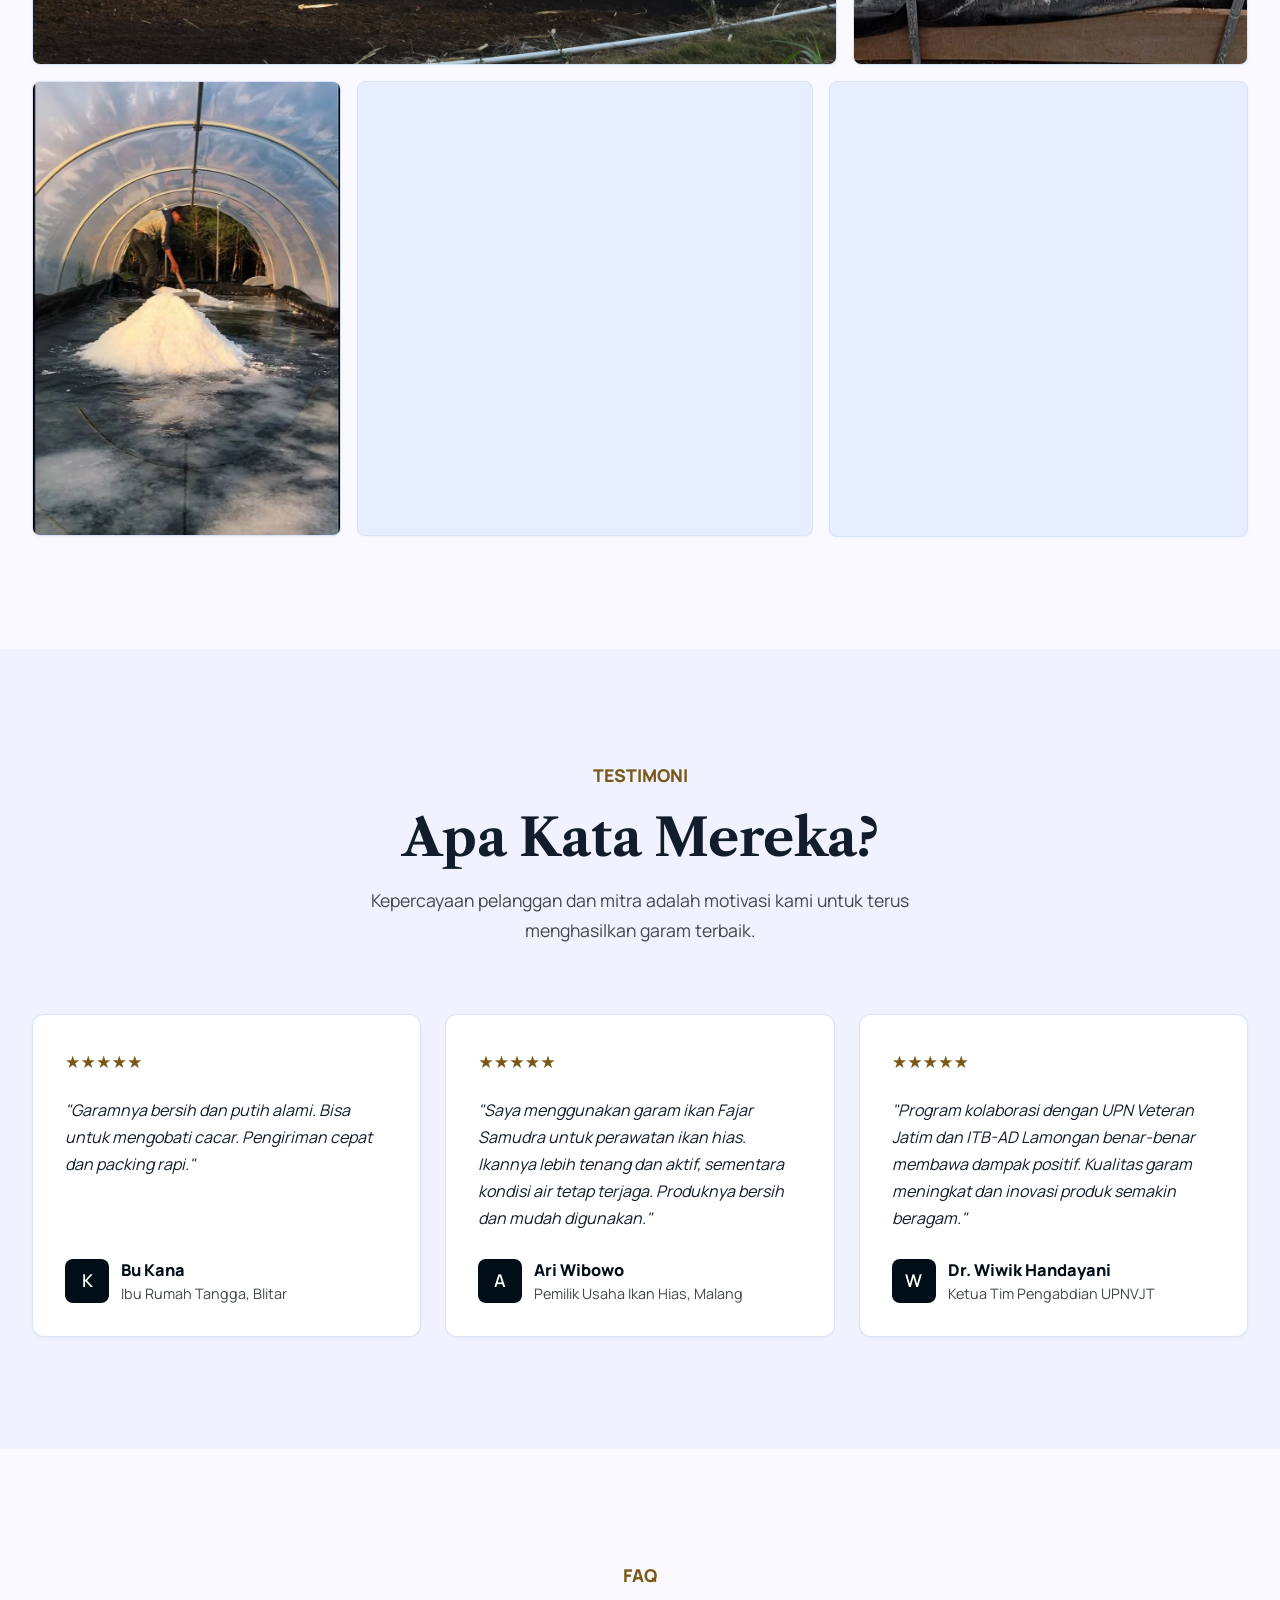
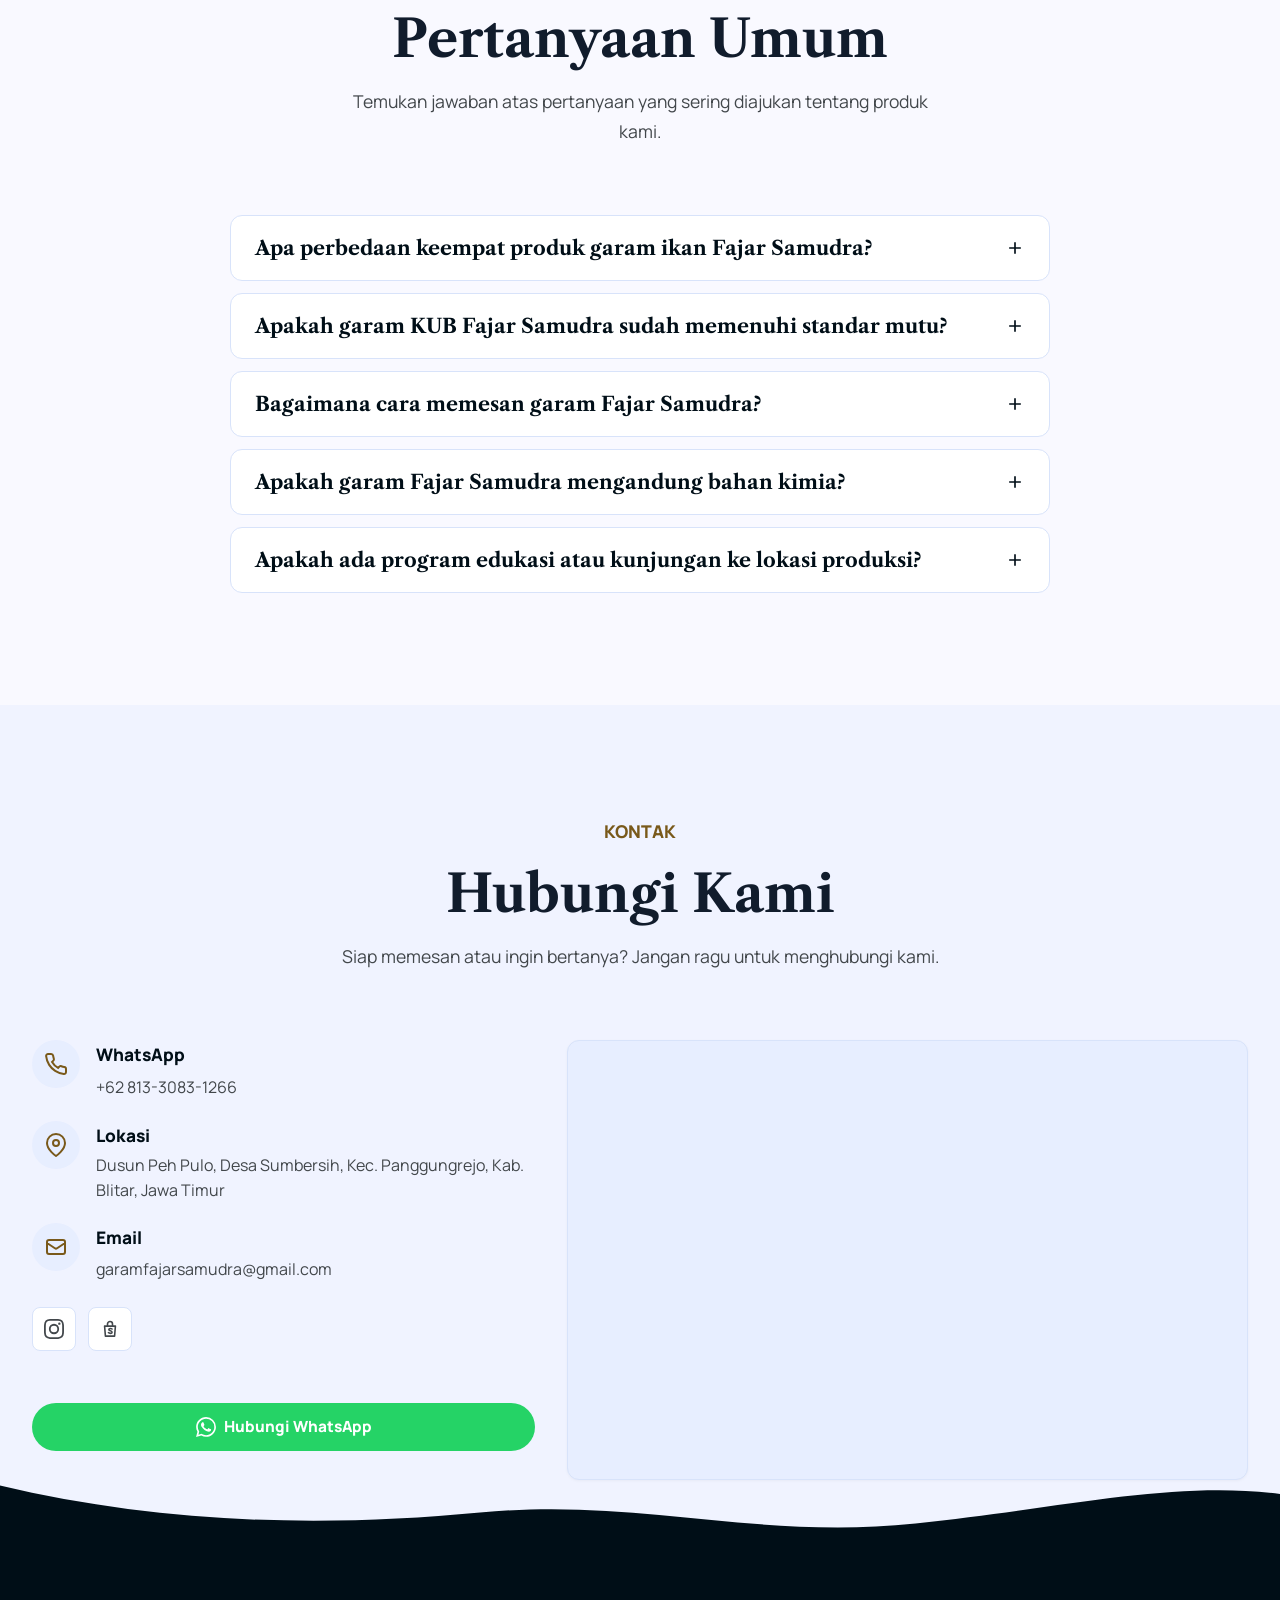
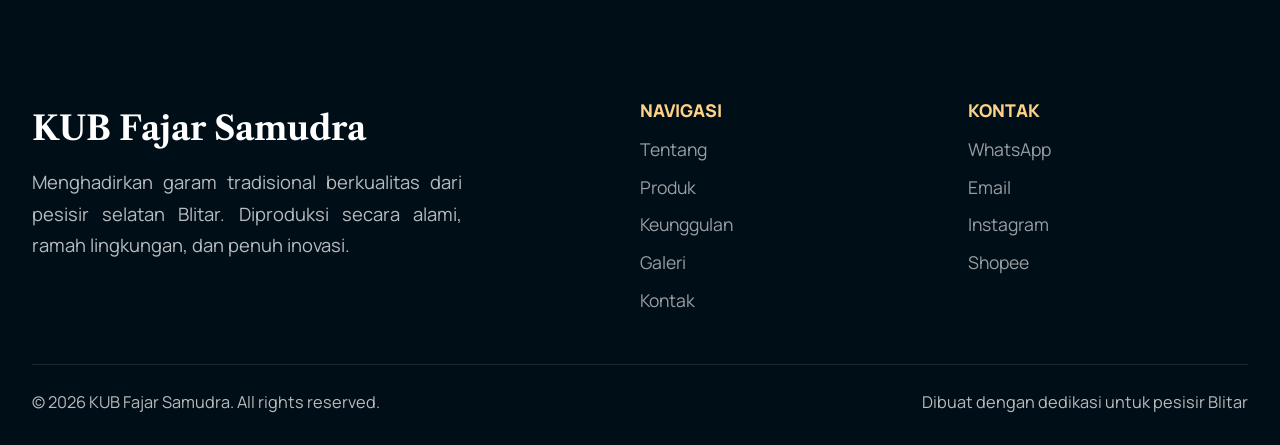
==== commit 33a132d2: "fix gallery" ====
--- a/index.html
+++ b/index.html
@@ -18,7 +18,7 @@
   <link rel="preconnect" href="https://fonts.gstatic.com" crossorigin>
   <link href="https://fonts.googleapis.com/css2?family=Libre+Caslon+Text:wght@400;700&family=Manrope:wght@400;500;600;700;800&display=swap" rel="stylesheet">
   <link rel="preload" as="image" href="assets/images/hero.webp?v=20260716-4" type="image/webp" fetchpriority="high">
-  <link rel="stylesheet" href="assets/css/style.css?v=20260716-4">
+  <link rel="stylesheet" href="assets/css/style.css?v=20260716-8">
 </head>
 <body>
   <a href="#main" class="skip-link">Langsung ke konten utama</a>
@@ -38,7 +38,7 @@
 
   <div id="footer"></div>
 
-  <script defer src="assets/js/modules/loader.js?v=20260716-7"></script>
+  <script defer src="assets/js/modules/loader.js?v=20260716-9"></script>
   <script defer src="assets/js/data/products.js?v=20260716-5"></script>
   <script defer src="assets/js/modules/products.js?v=20260716-2"></script>
   <script defer src="assets/js/modules/header.js?v=20260715-3"></script>
--- a/assets/css/style.css
+++ b/assets/css/style.css
@@ -6,7 +6,7 @@
 @import url('components/about.css?v=20260715-4');
 @import url('components/products.css?v=20260716-2');
 @import url('components/advantages.css?v=20260715-3');
-@import url('components/gallery.css?v=20260715-3');
+@import url('components/gallery.css?v=20260716-8');
 @import url('components/testimonials.css?v=20260715-3');
 @import url('components/faq.css?v=20260716-2');
 @import url('components/contact.css?v=20260715-3');
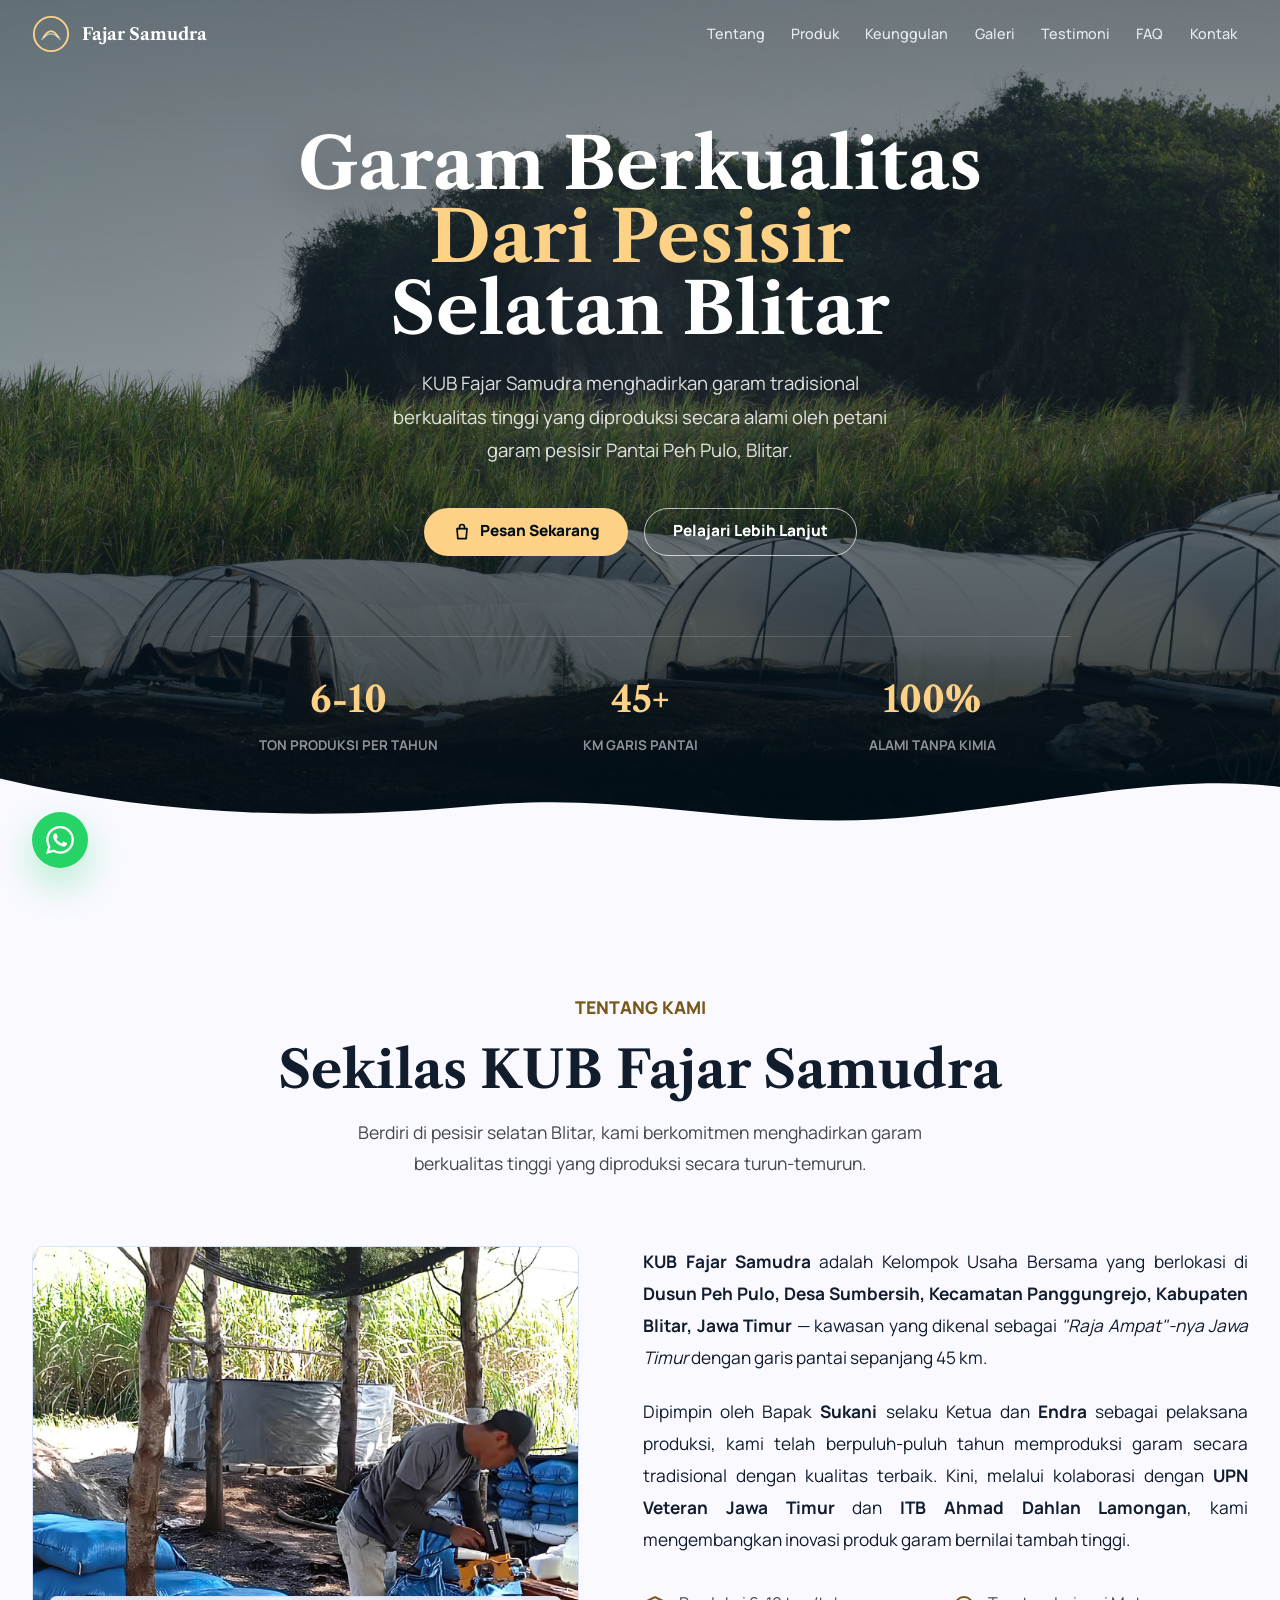
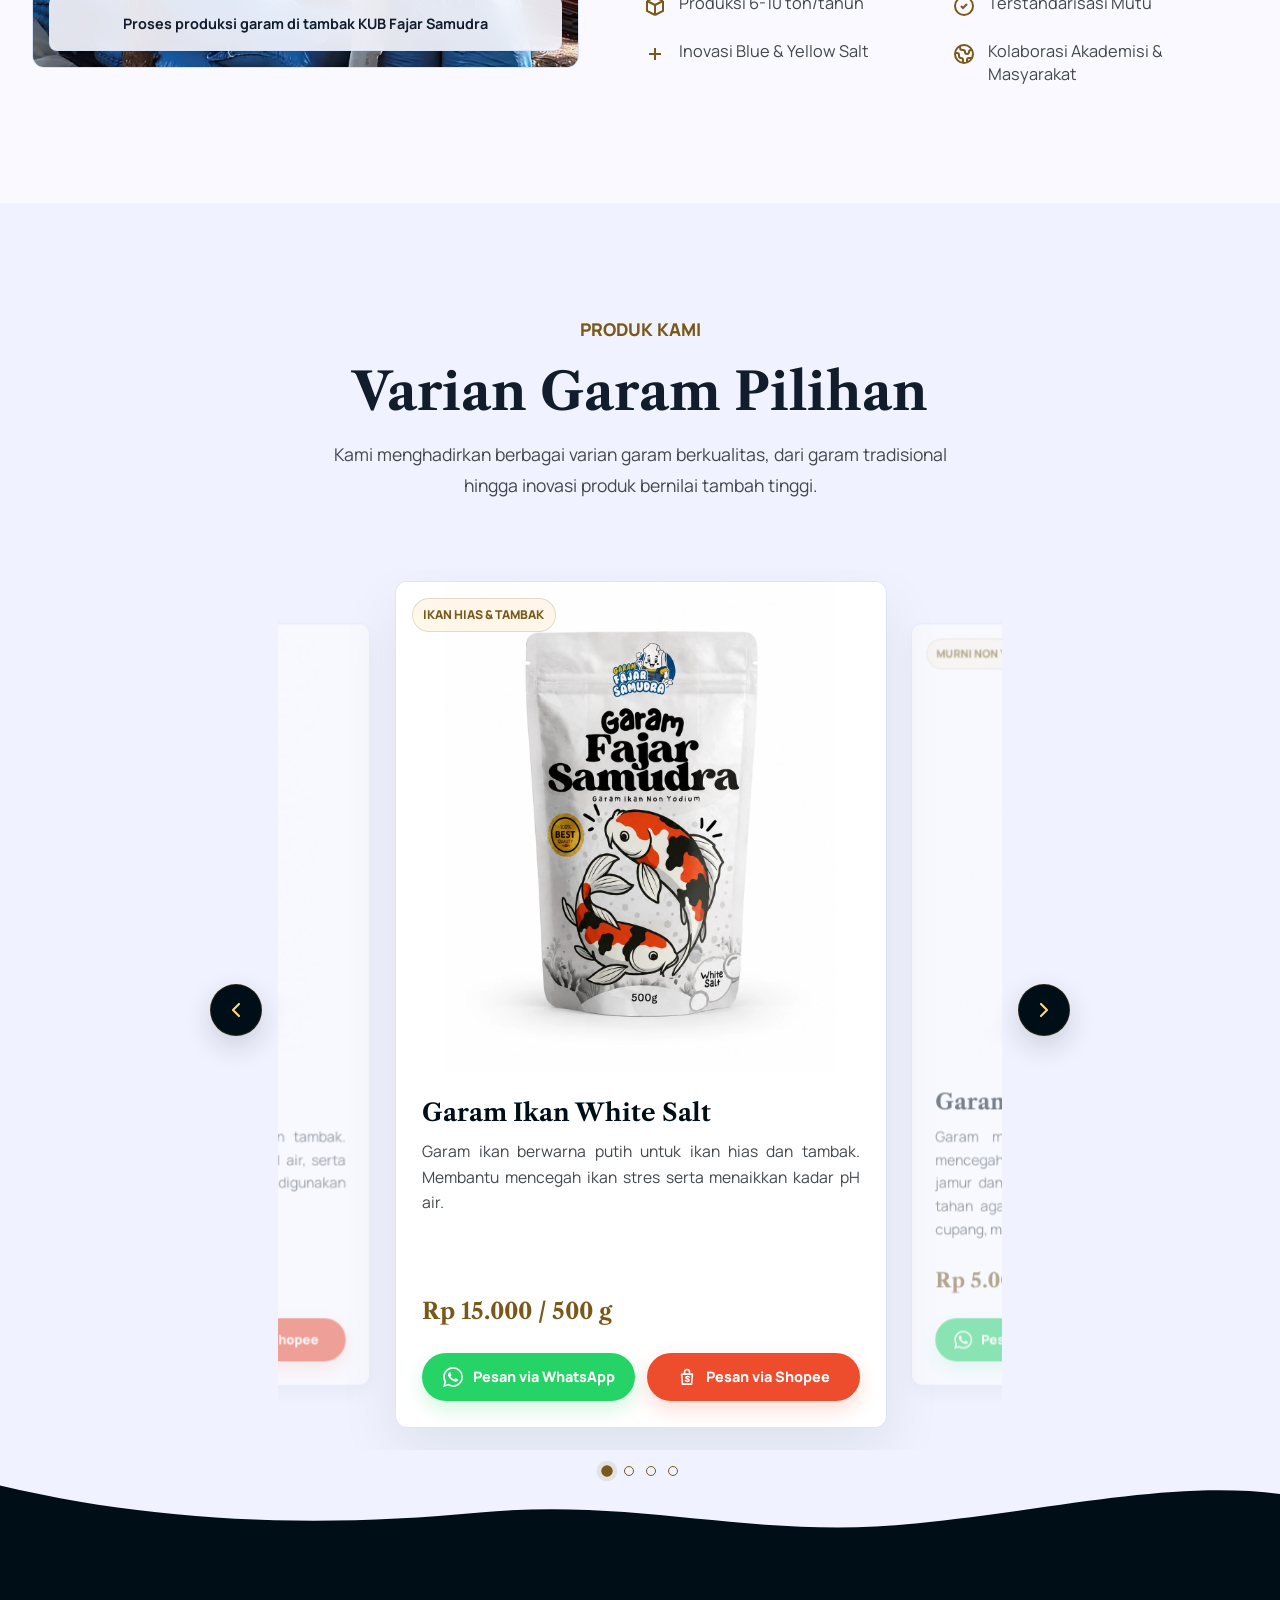
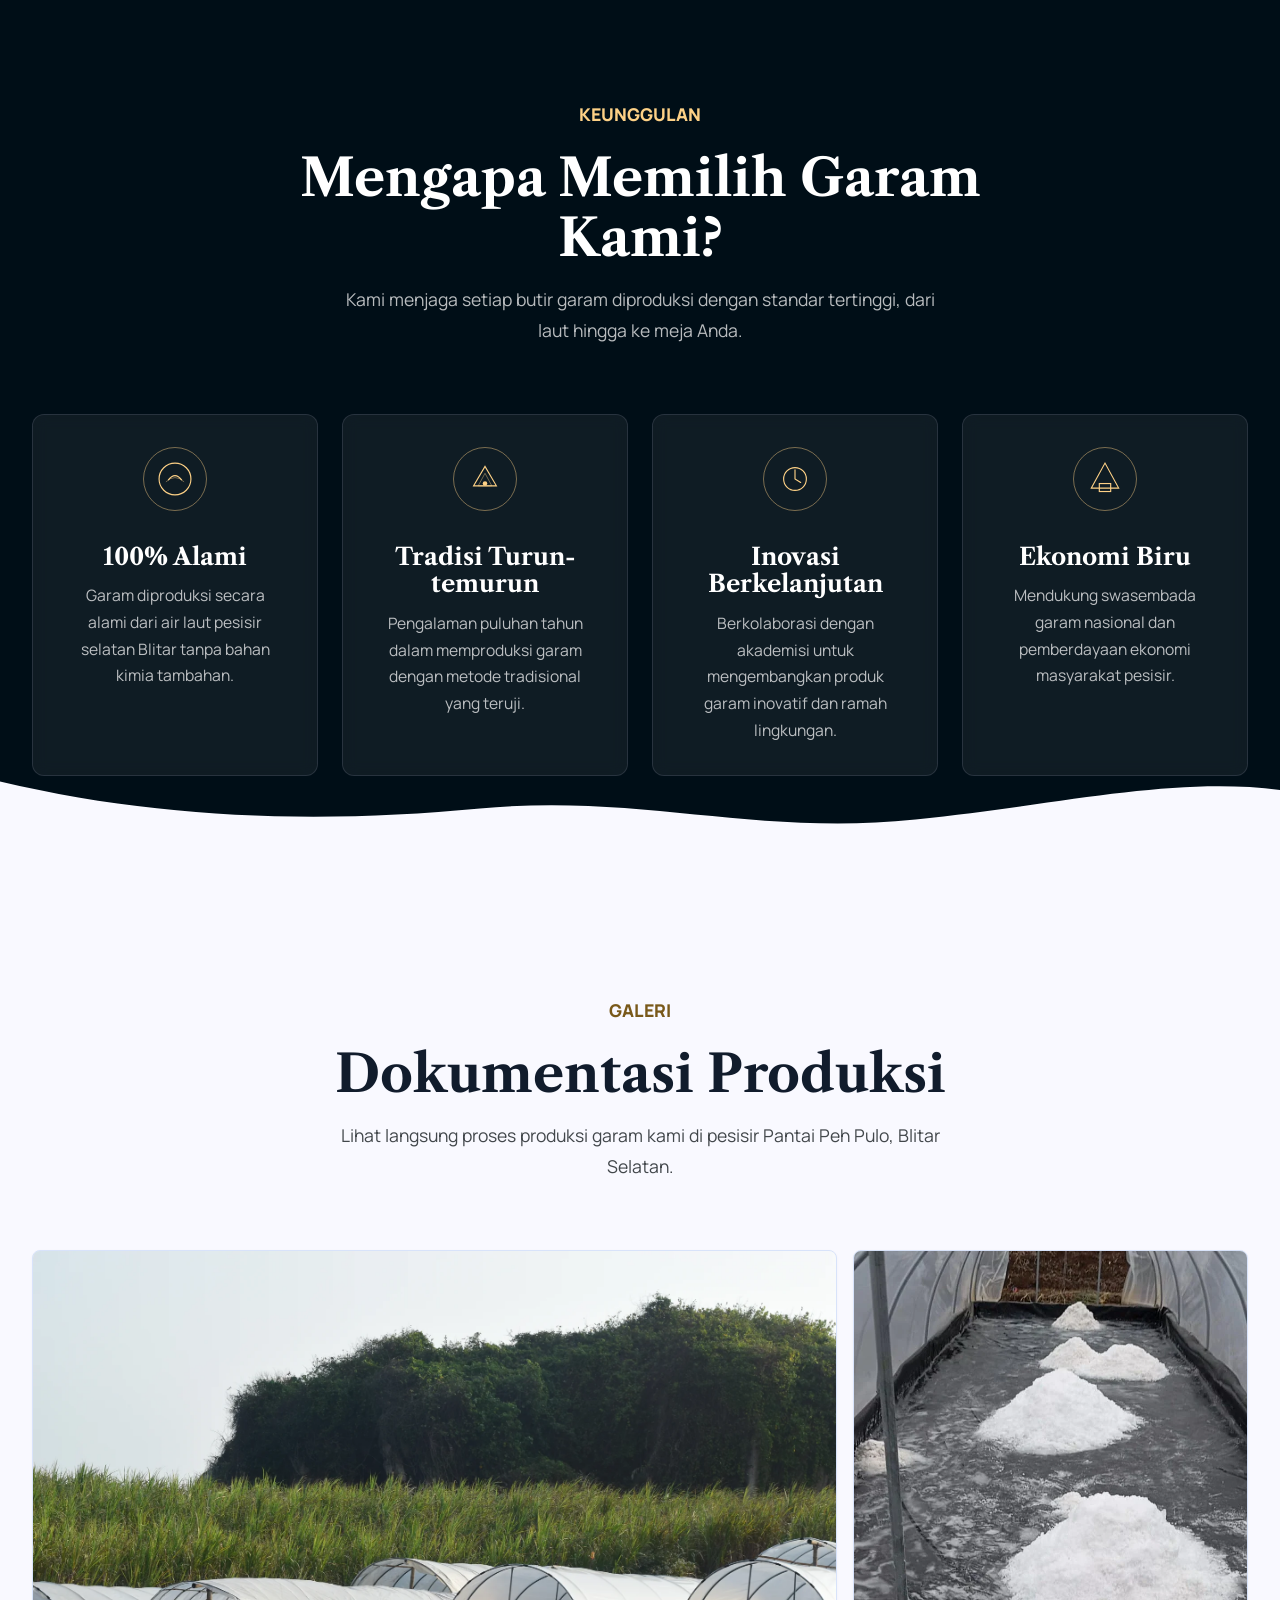
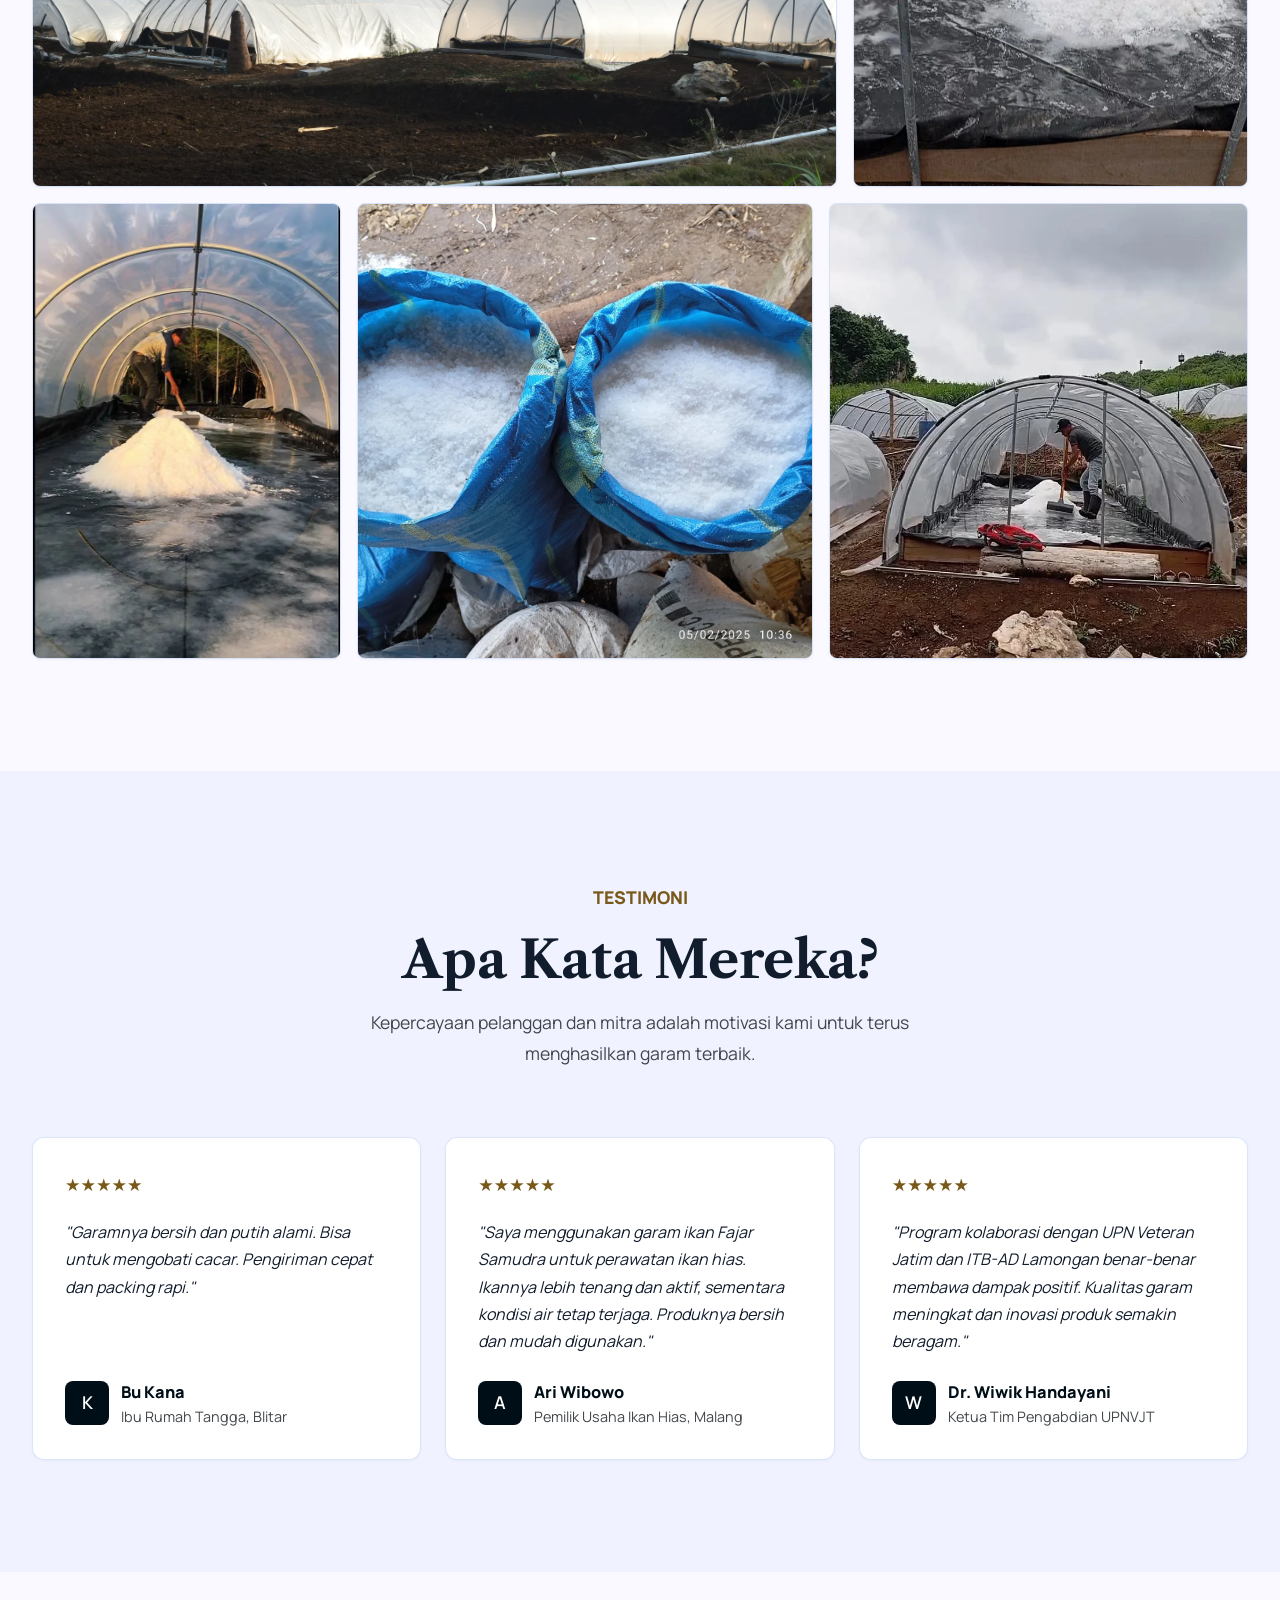
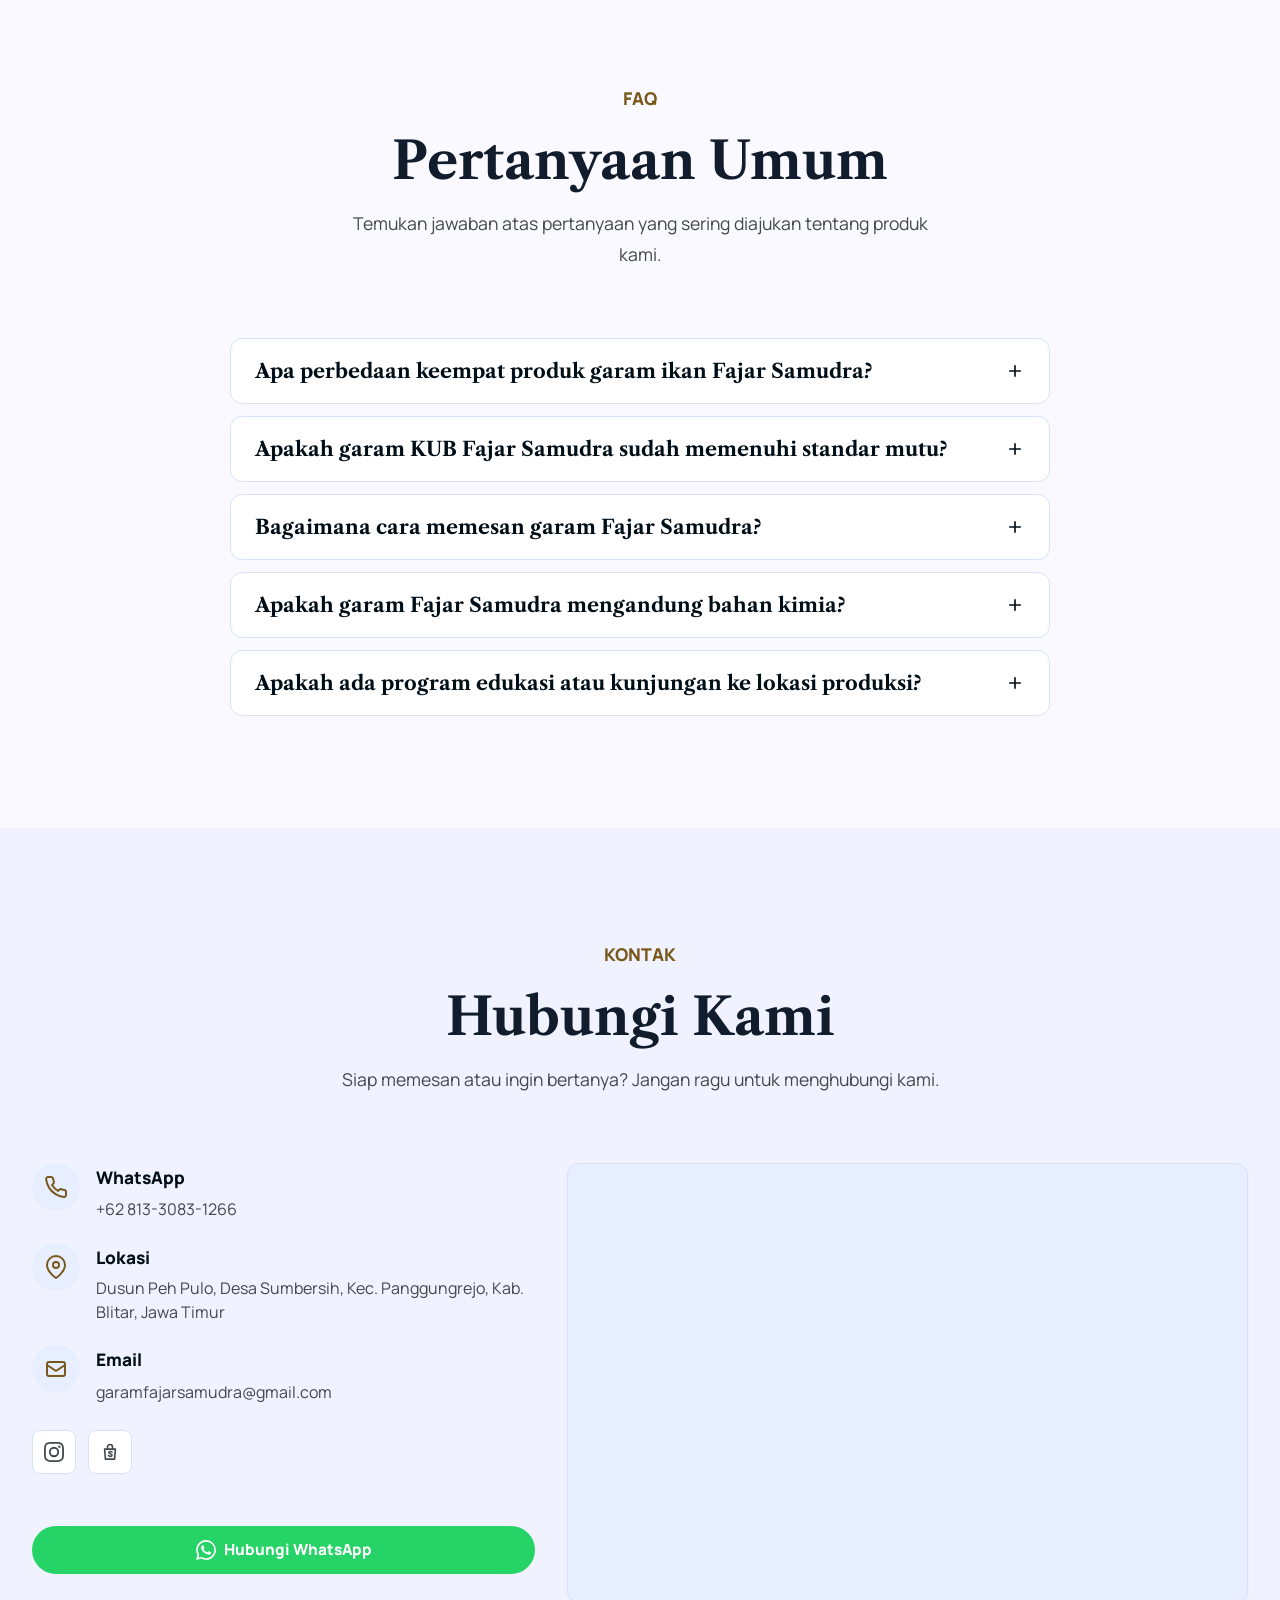
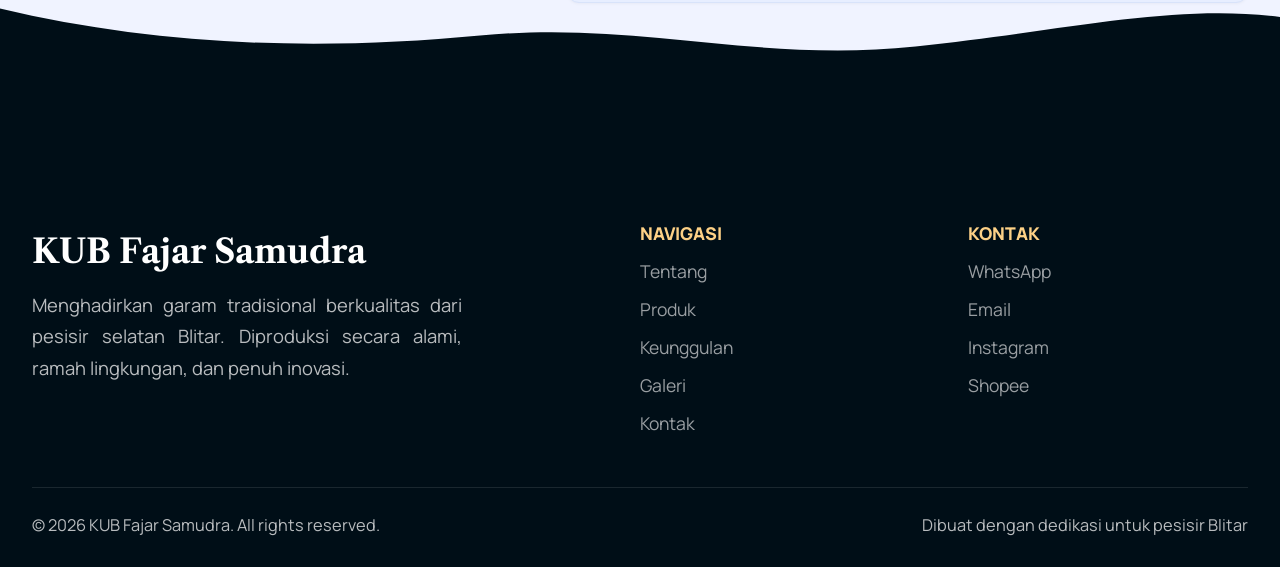
==== commit 0b5b0bb6: "fix website" ====
--- a/index.html
+++ b/index.html
@@ -18,7 +18,7 @@
   <link rel="preconnect" href="https://fonts.gstatic.com" crossorigin>
   <link href="https://fonts.googleapis.com/css2?family=Libre+Caslon+Text:wght@400;700&family=Manrope:wght@400;500;600;700;800&display=swap" rel="stylesheet">
   <link rel="preload" as="image" href="assets/images/hero.webp?v=20260716-4" type="image/webp" fetchpriority="high">
-  <link rel="stylesheet" href="assets/css/style.css?v=20260716-8">
+  <link rel="stylesheet" href="assets/css/style.css?v=20260716-10">
 </head>
 <body>
   <a href="#main" class="skip-link">Langsung ke konten utama</a>
@@ -39,8 +39,8 @@
   <div id="footer"></div>
 
   <script defer src="assets/js/modules/loader.js?v=20260716-9"></script>
-  <script defer src="assets/js/data/products.js?v=20260716-5"></script>
-  <script defer src="assets/js/modules/products.js?v=20260716-2"></script>
+  <script defer src="assets/js/data/products.js?v=20260716-10"></script>
+  <script defer src="assets/js/modules/products.js?v=20260716-10"></script>
   <script defer src="assets/js/modules/header.js?v=20260715-3"></script>
   <script defer src="assets/js/modules/faq.js?v=20260715-3"></script>
   <script defer src="assets/js/modules/animations.js?v=20260715-3"></script>
--- a/assets/css/style.css
+++ b/assets/css/style.css
@@ -4,7 +4,7 @@
 @import url('components/header.css?v=20260715-3');
 @import url('components/hero.css?v=20260716-4');
 @import url('components/about.css?v=20260715-4');
-@import url('components/products.css?v=20260716-2');
+@import url('components/products.css?v=20260716-10');
 @import url('components/advantages.css?v=20260715-3');
 @import url('components/gallery.css?v=20260716-8');
 @import url('components/testimonials.css?v=20260715-3');
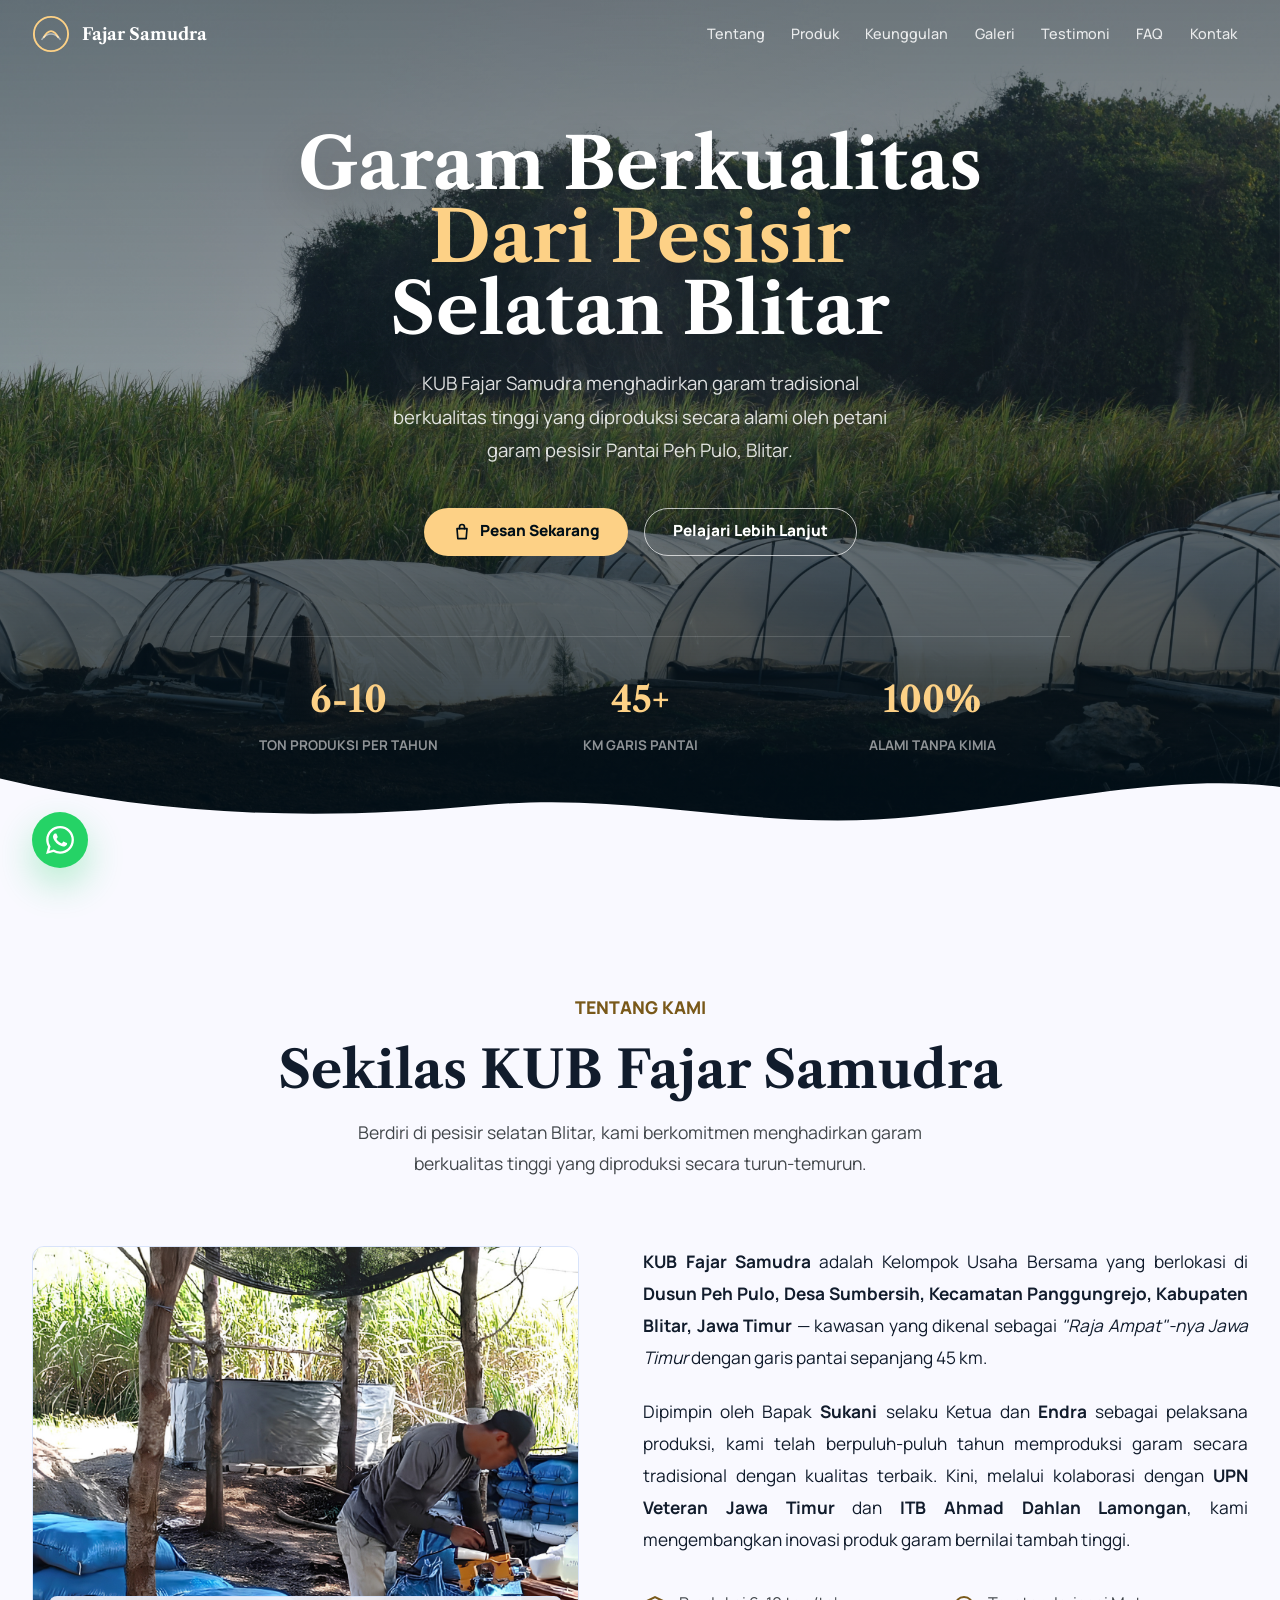
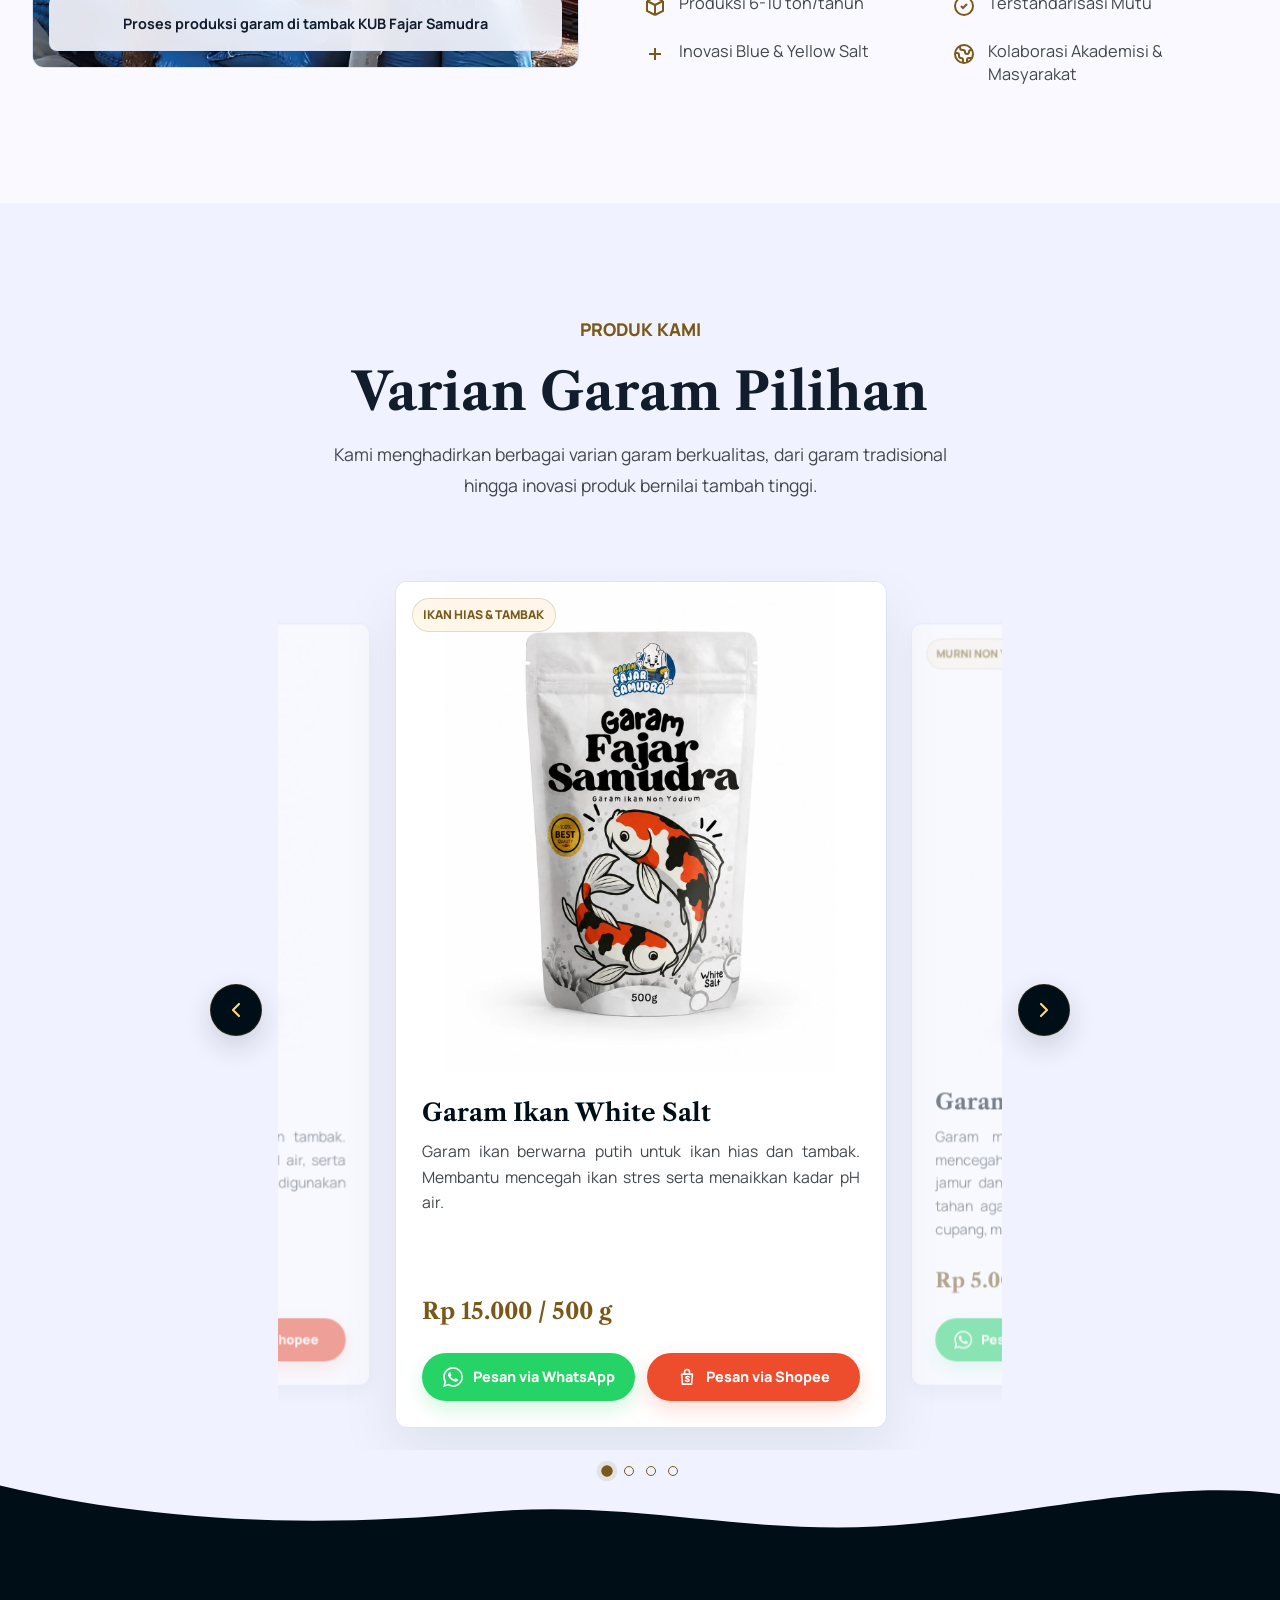
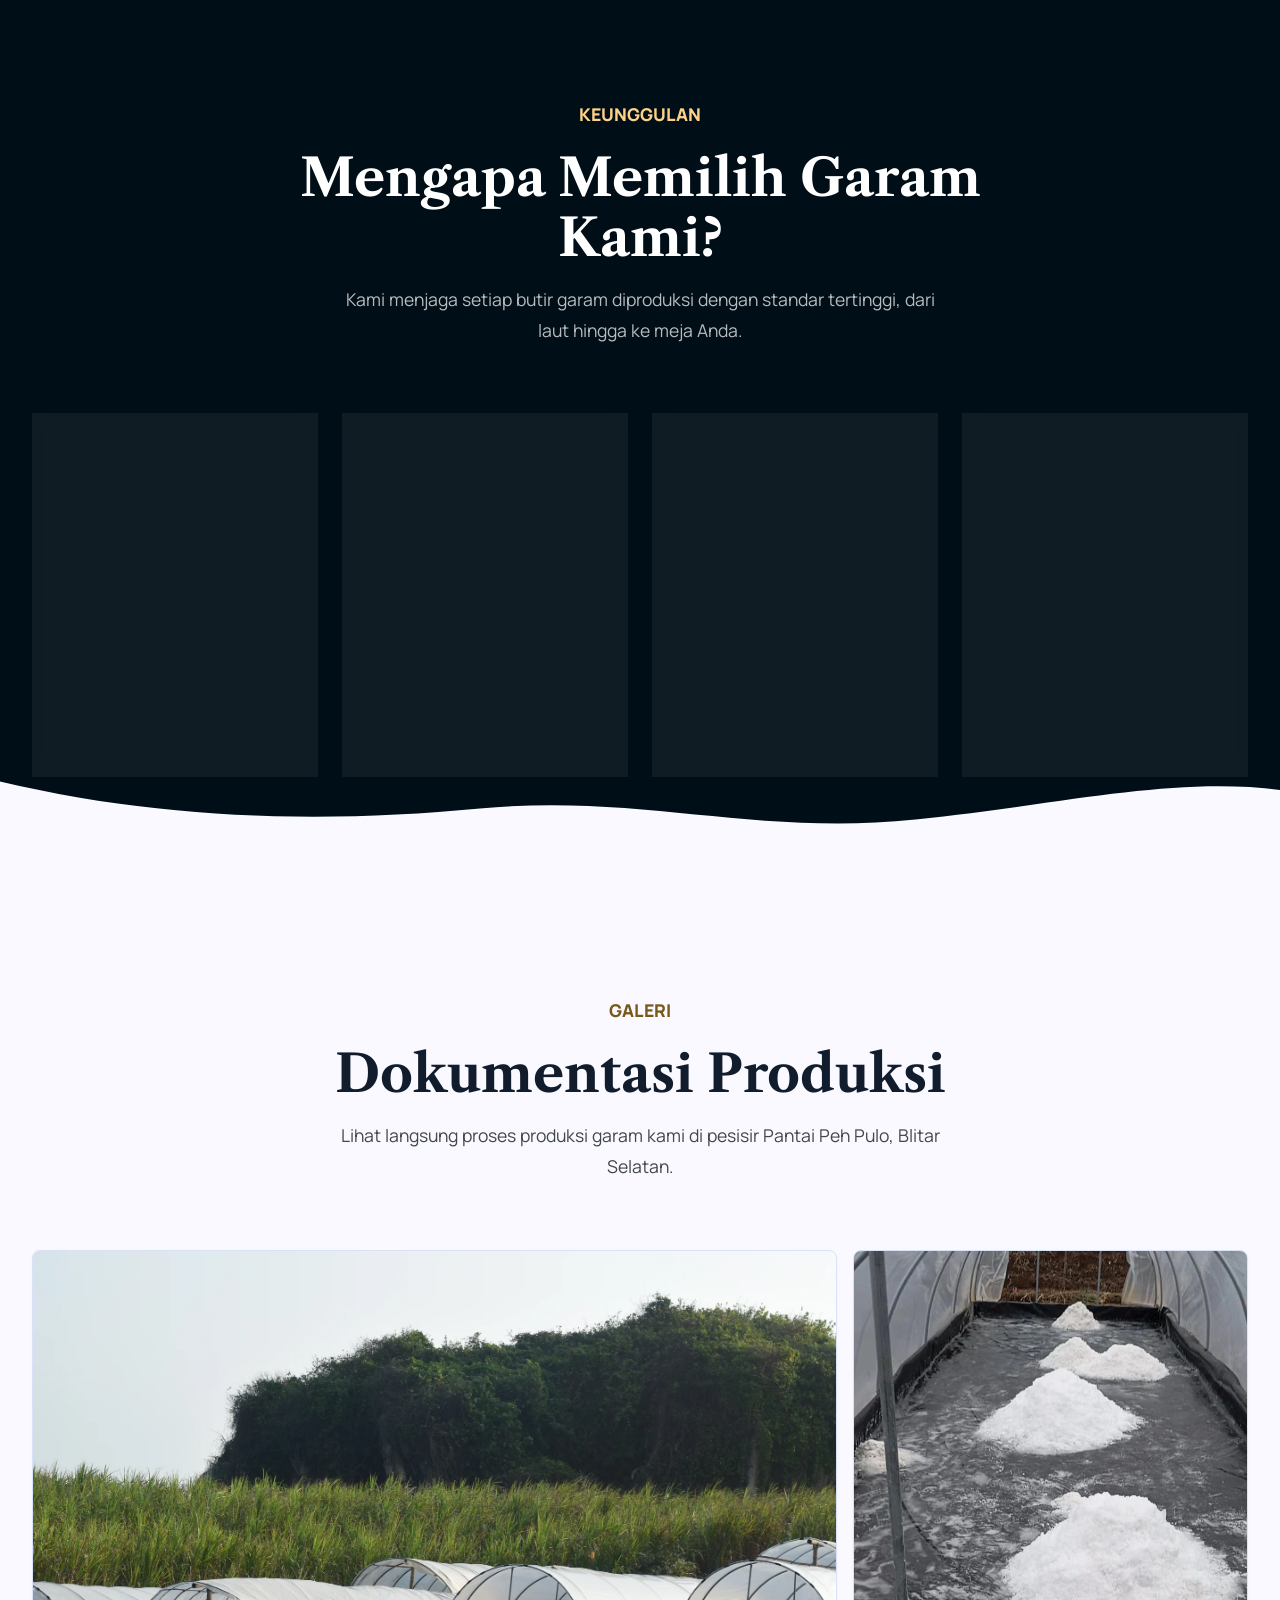
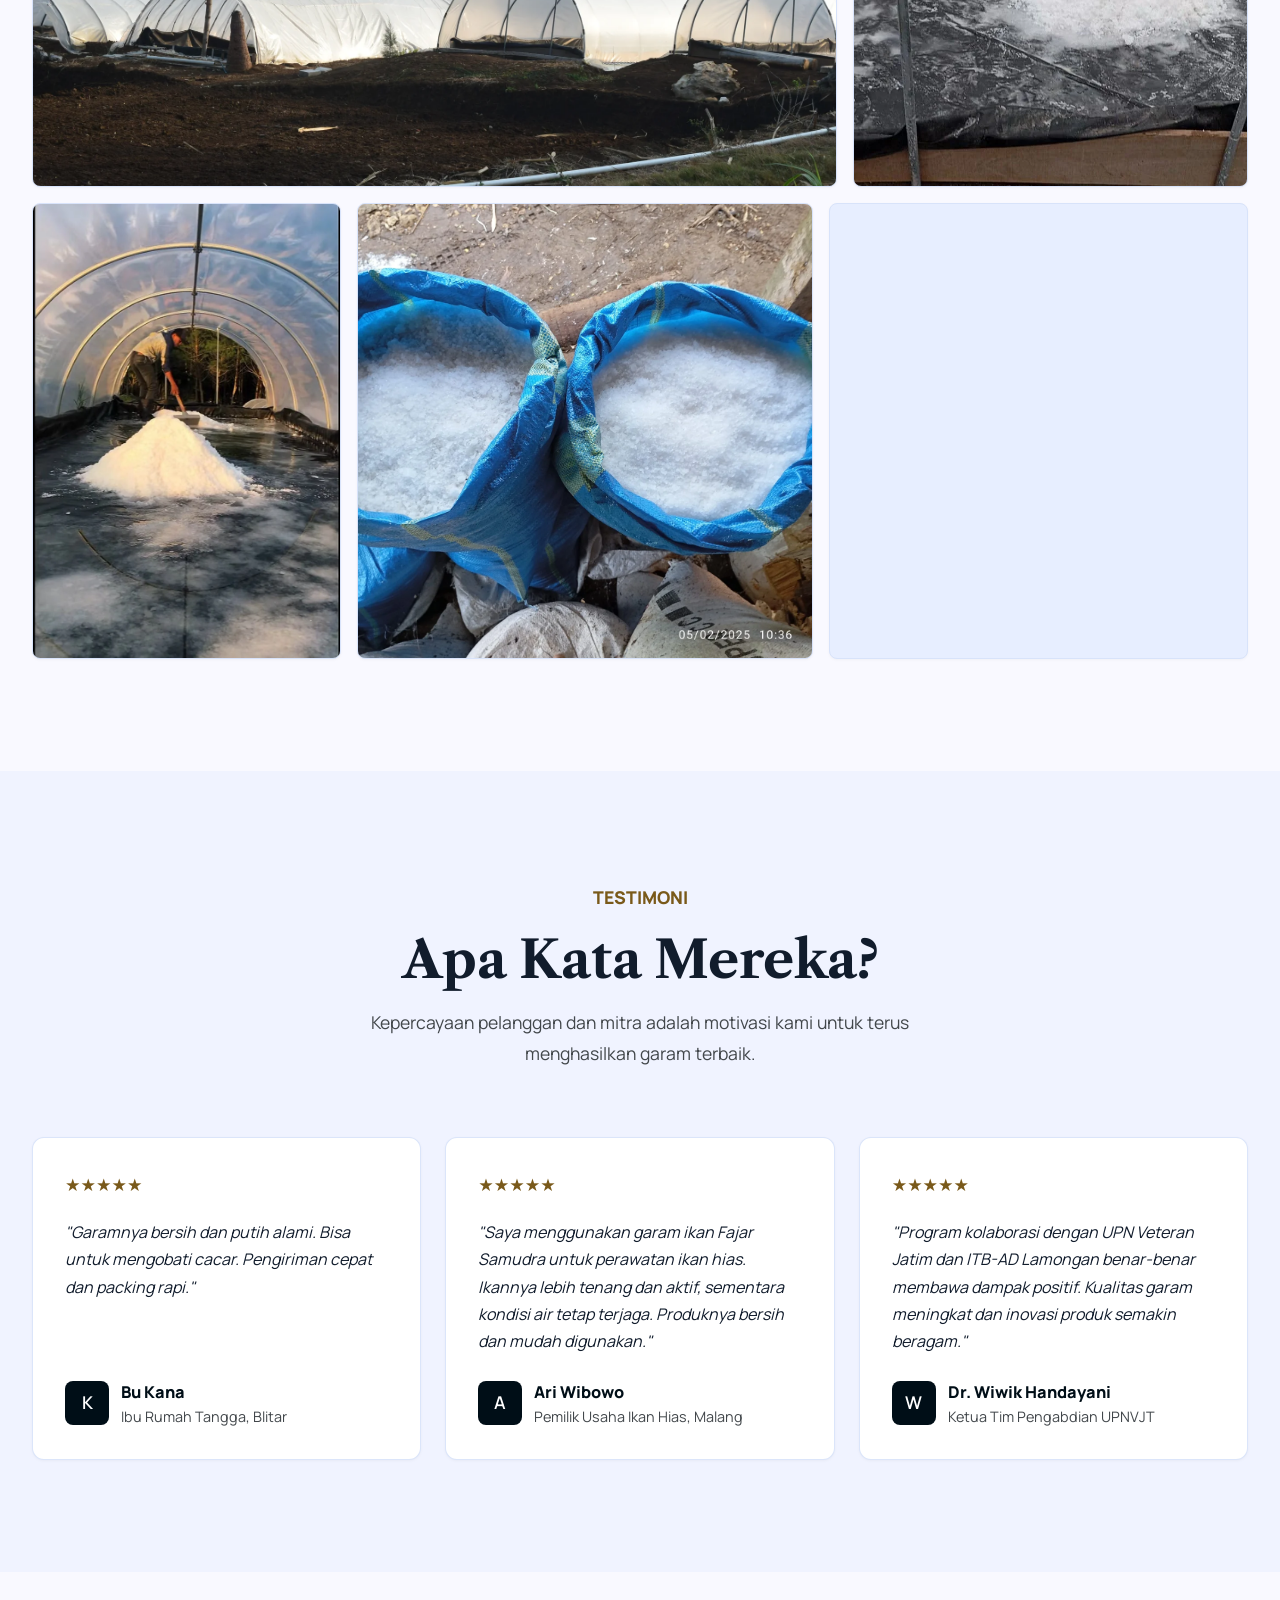
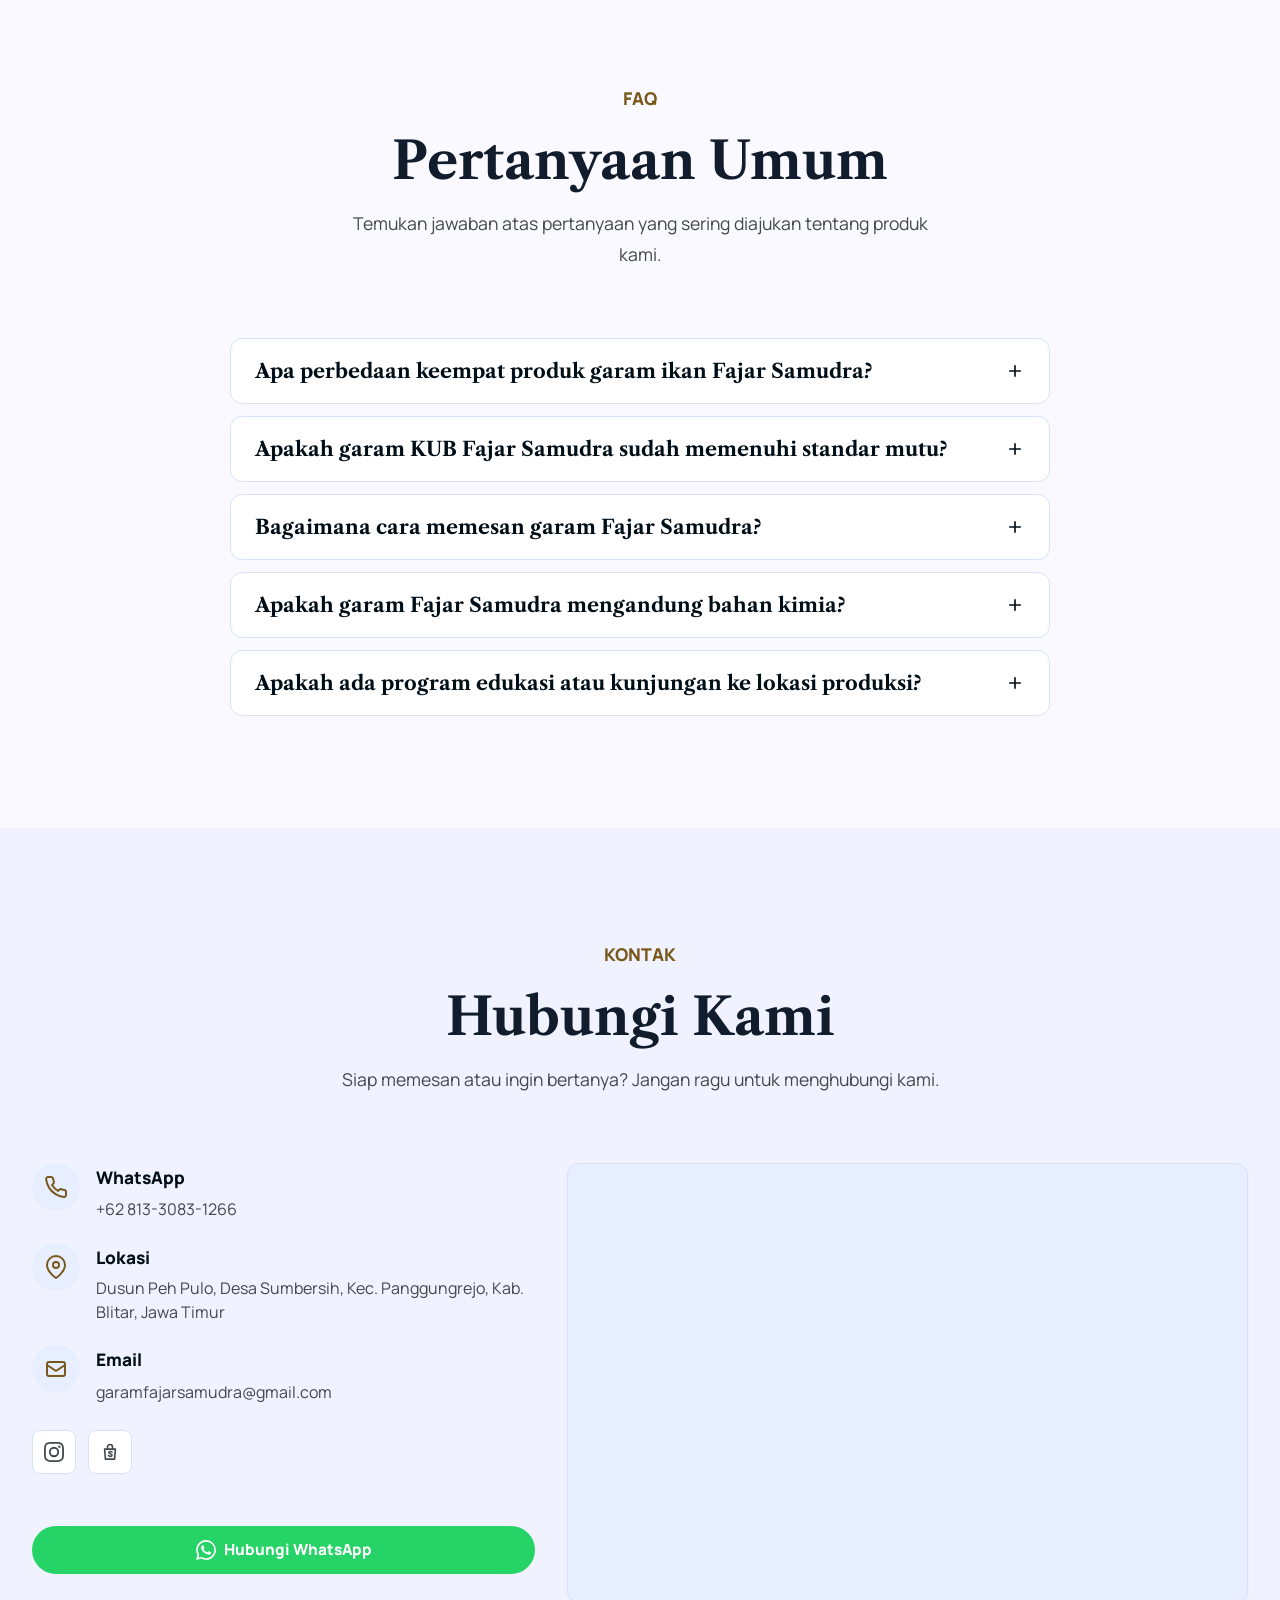
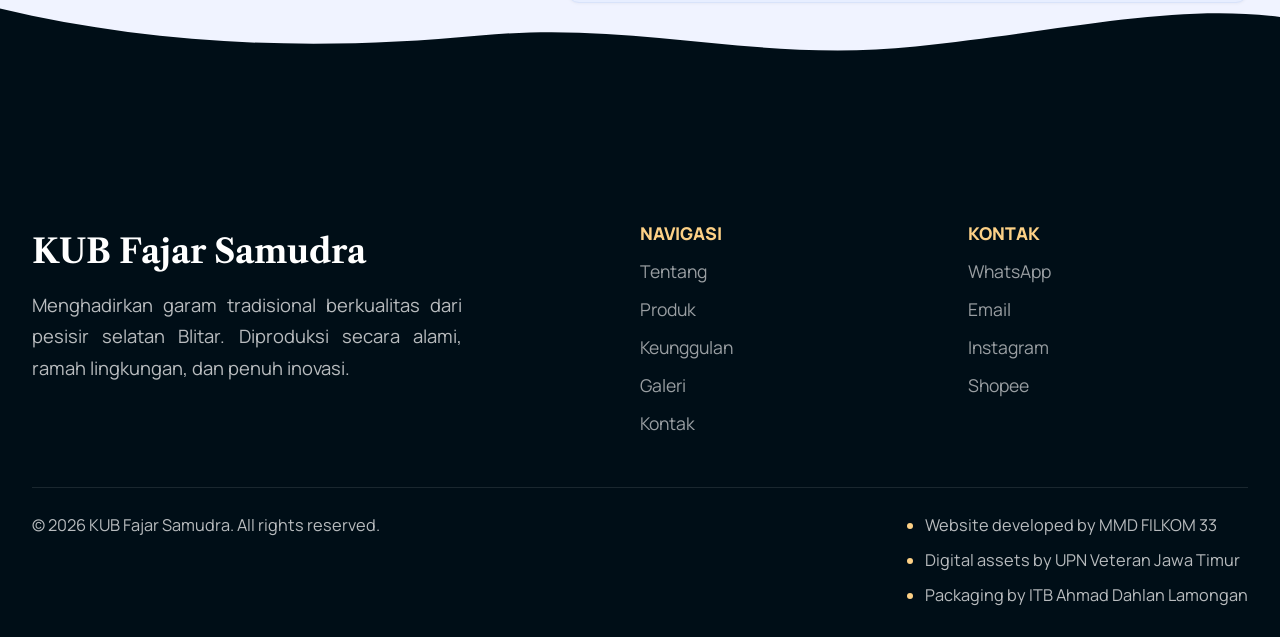
==== commit 36a40eae: "fix footer" ====
--- a/index.html
+++ b/index.html
@@ -18,7 +18,7 @@
   <link rel="preconnect" href="https://fonts.gstatic.com" crossorigin>
   <link href="https://fonts.googleapis.com/css2?family=Libre+Caslon+Text:wght@400;700&family=Manrope:wght@400;500;600;700;800&display=swap" rel="stylesheet">
   <link rel="preload" as="image" href="assets/images/hero.webp?v=20260716-4" type="image/webp" fetchpriority="high">
-  <link rel="stylesheet" href="assets/css/style.css?v=20260716-10">
+  <link rel="stylesheet" href="assets/css/style.css?v=20260717-1">
 </head>
 <body>
   <a href="#main" class="skip-link">Langsung ke konten utama</a>
@@ -38,7 +38,7 @@
 
   <div id="footer"></div>
 
-  <script defer src="assets/js/modules/loader.js?v=20260716-9"></script>
+  <script defer src="assets/js/modules/loader.js?v=20260717-2"></script>
   <script defer src="assets/js/data/products.js?v=20260716-10"></script>
   <script defer src="assets/js/modules/products.js?v=20260716-10"></script>
   <script defer src="assets/js/modules/header.js?v=20260715-3"></script>
--- a/assets/css/style.css
+++ b/assets/css/style.css
@@ -10,5 +10,5 @@
 @import url('components/testimonials.css?v=20260715-3');
 @import url('components/faq.css?v=20260716-2');
 @import url('components/contact.css?v=20260715-3');
-@import url('components/footer.css?v=20260716-2');
+@import url('components/footer.css?v=20260717-1');
 @import url('utilities.css?v=20260715-3');
